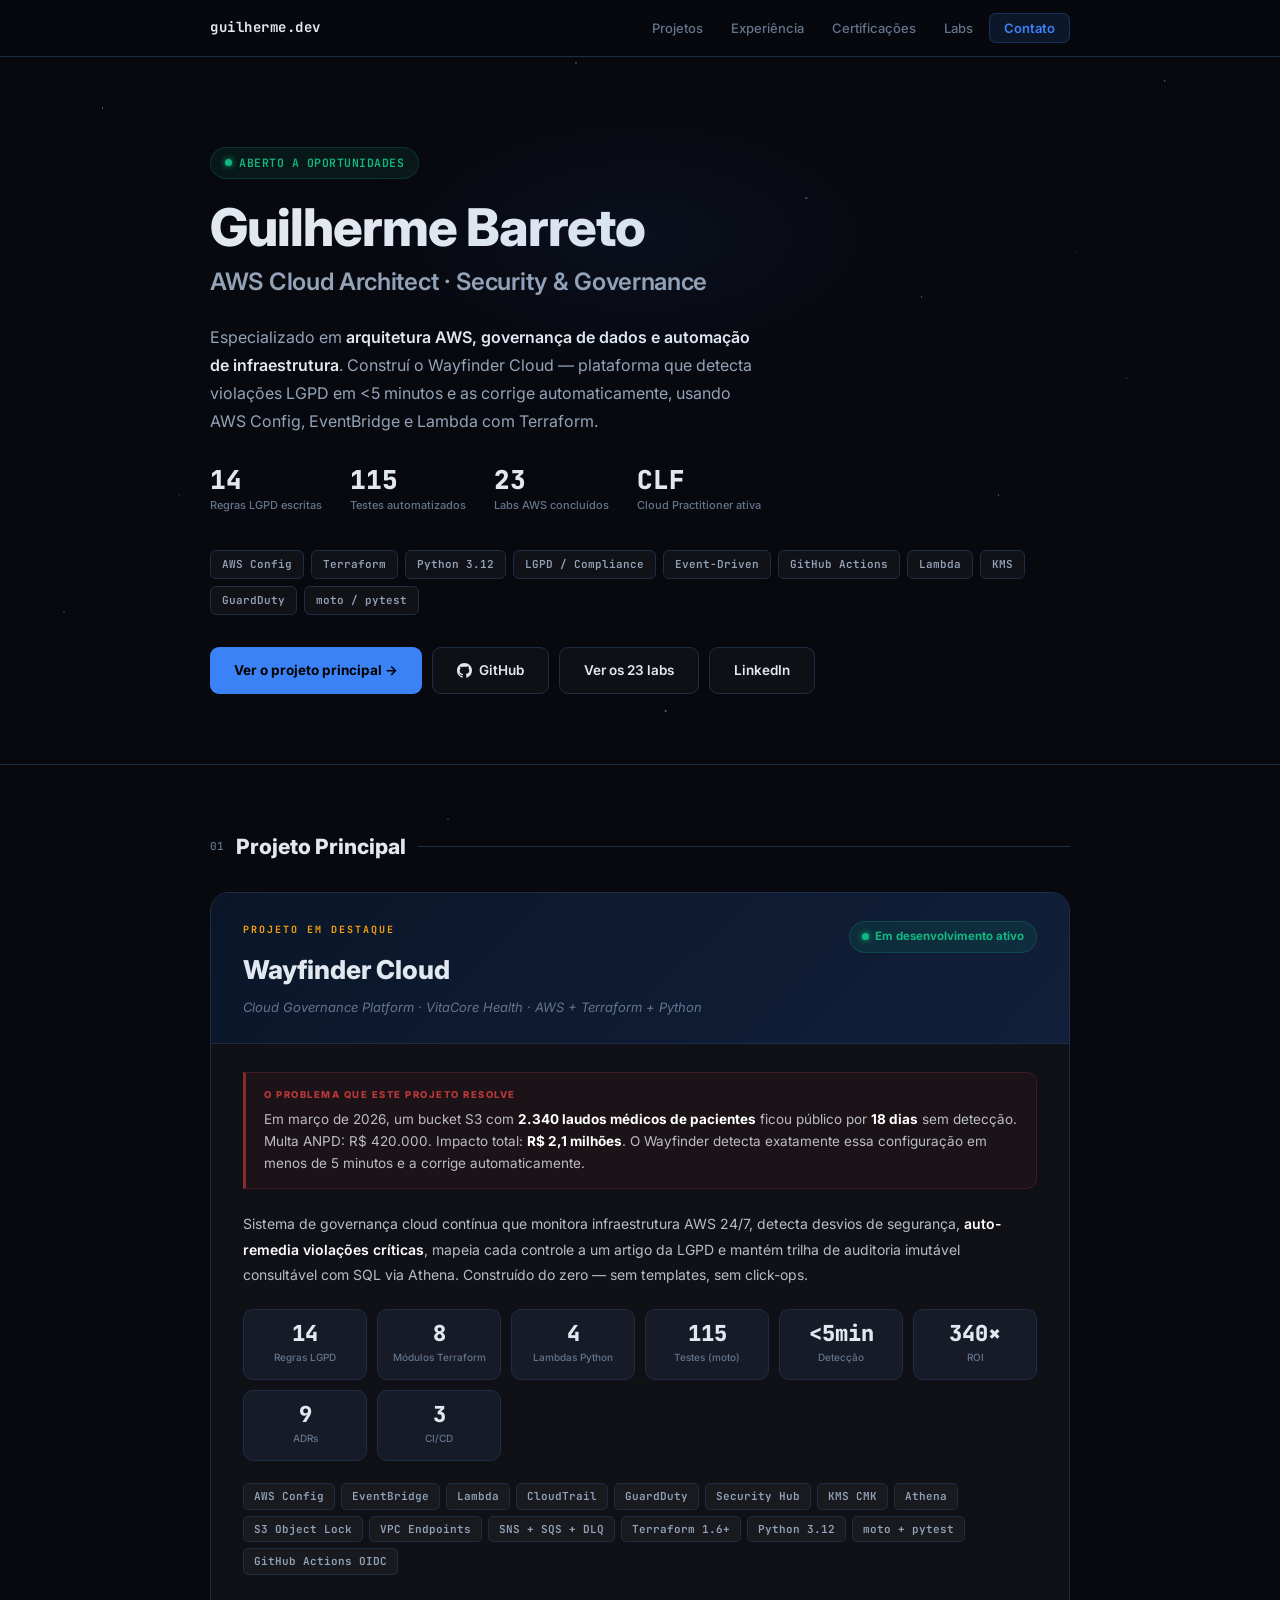
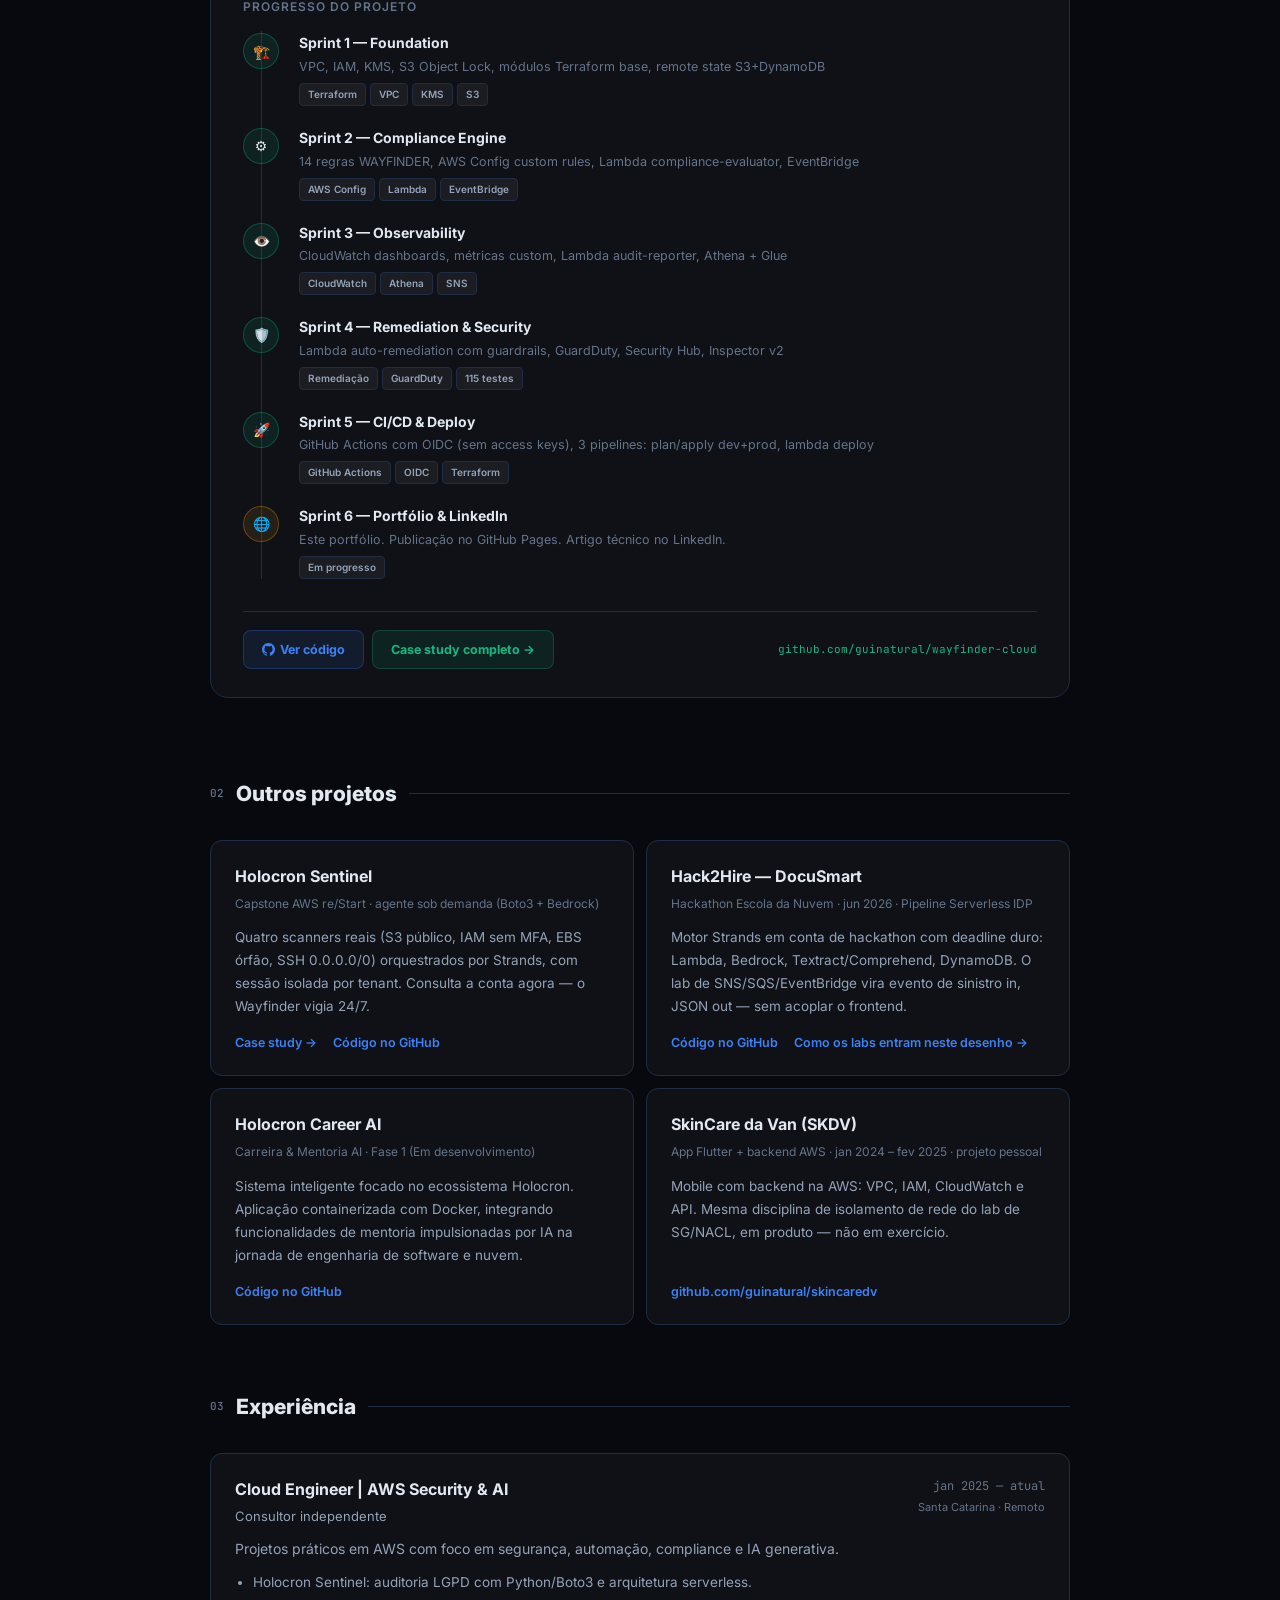
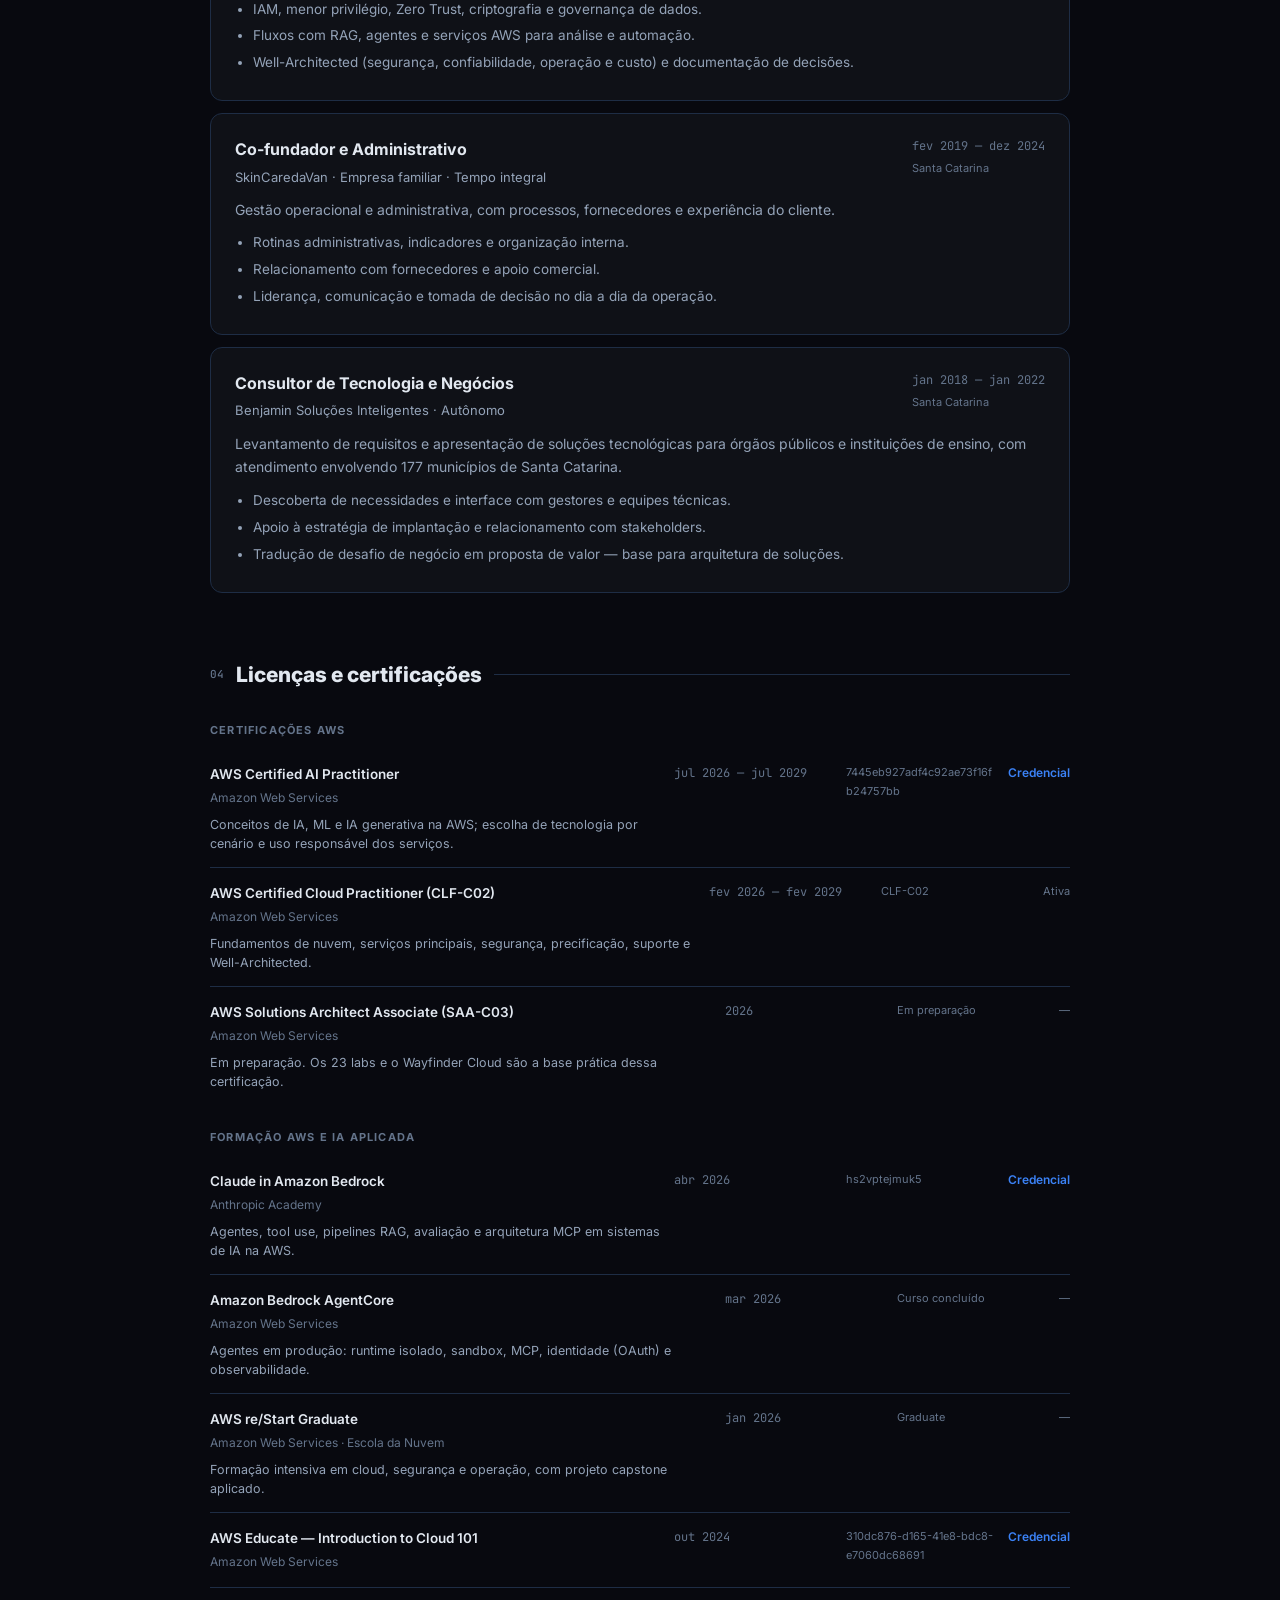
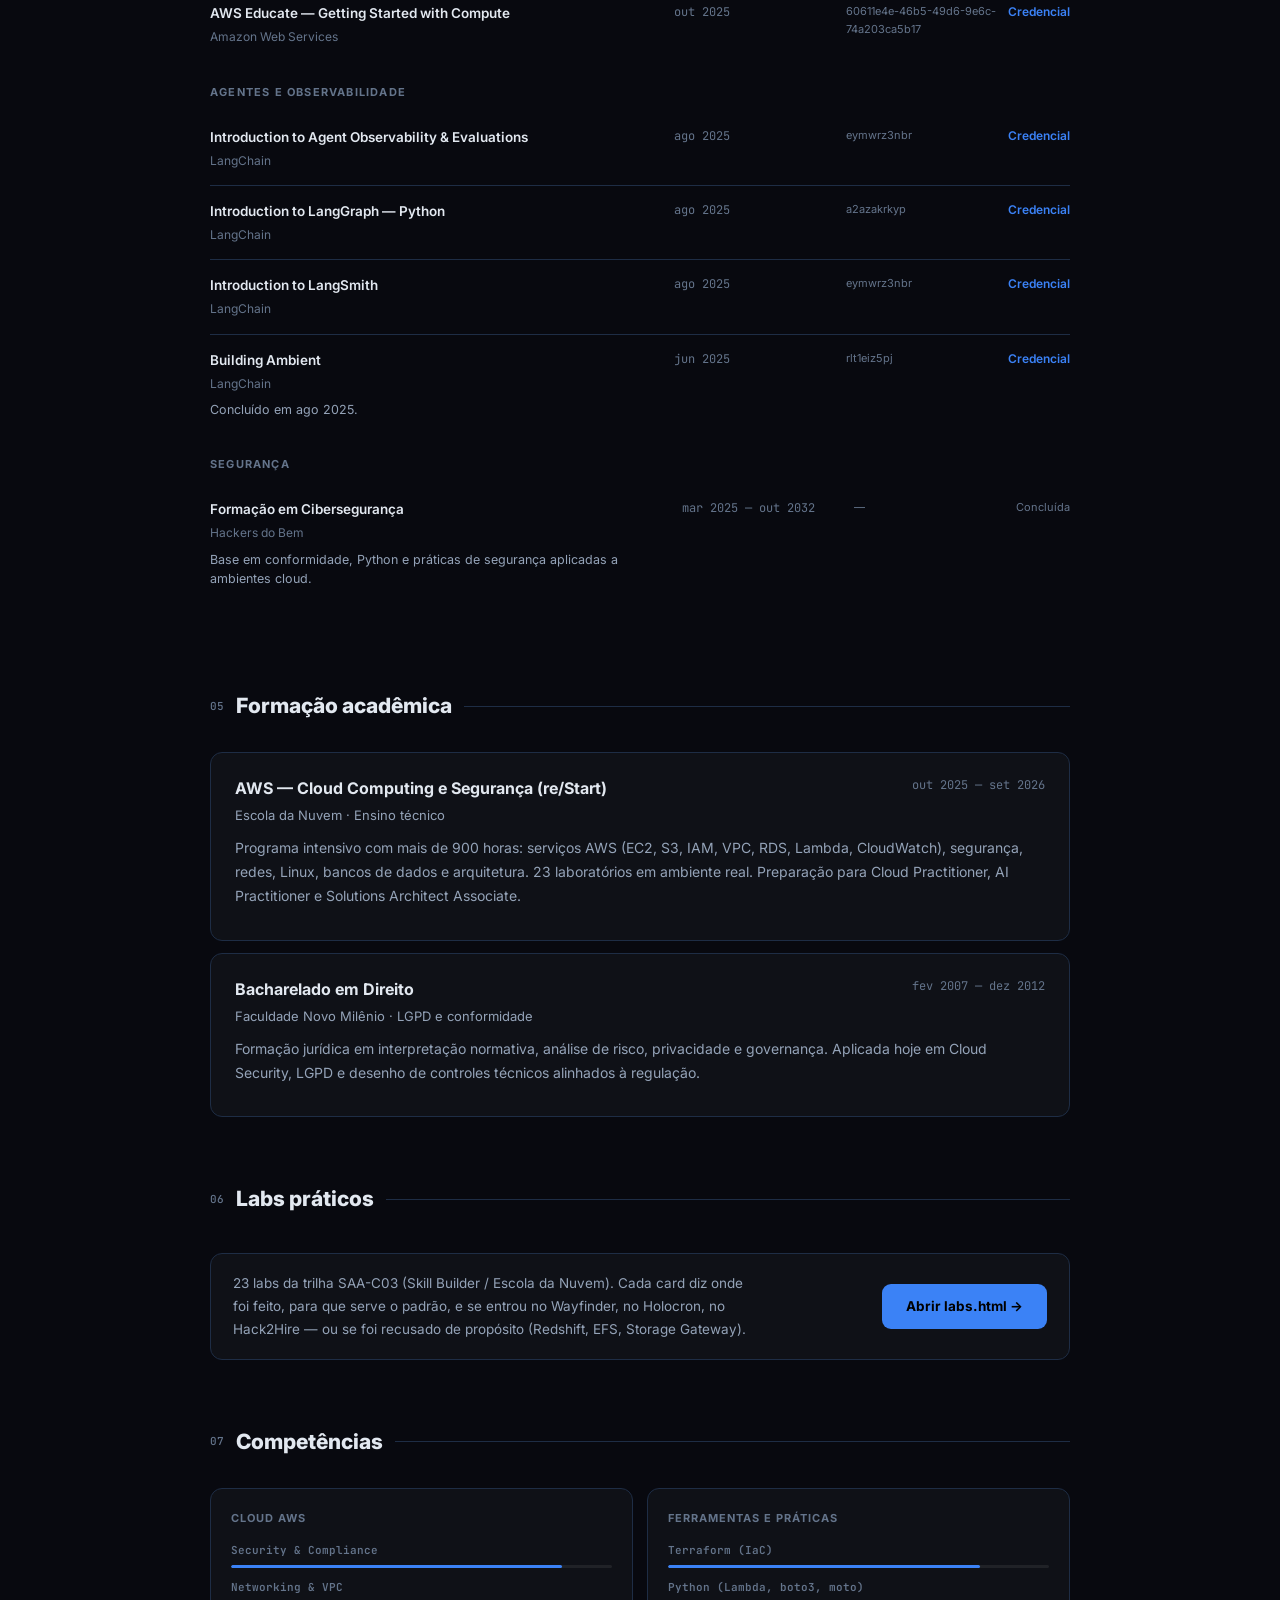
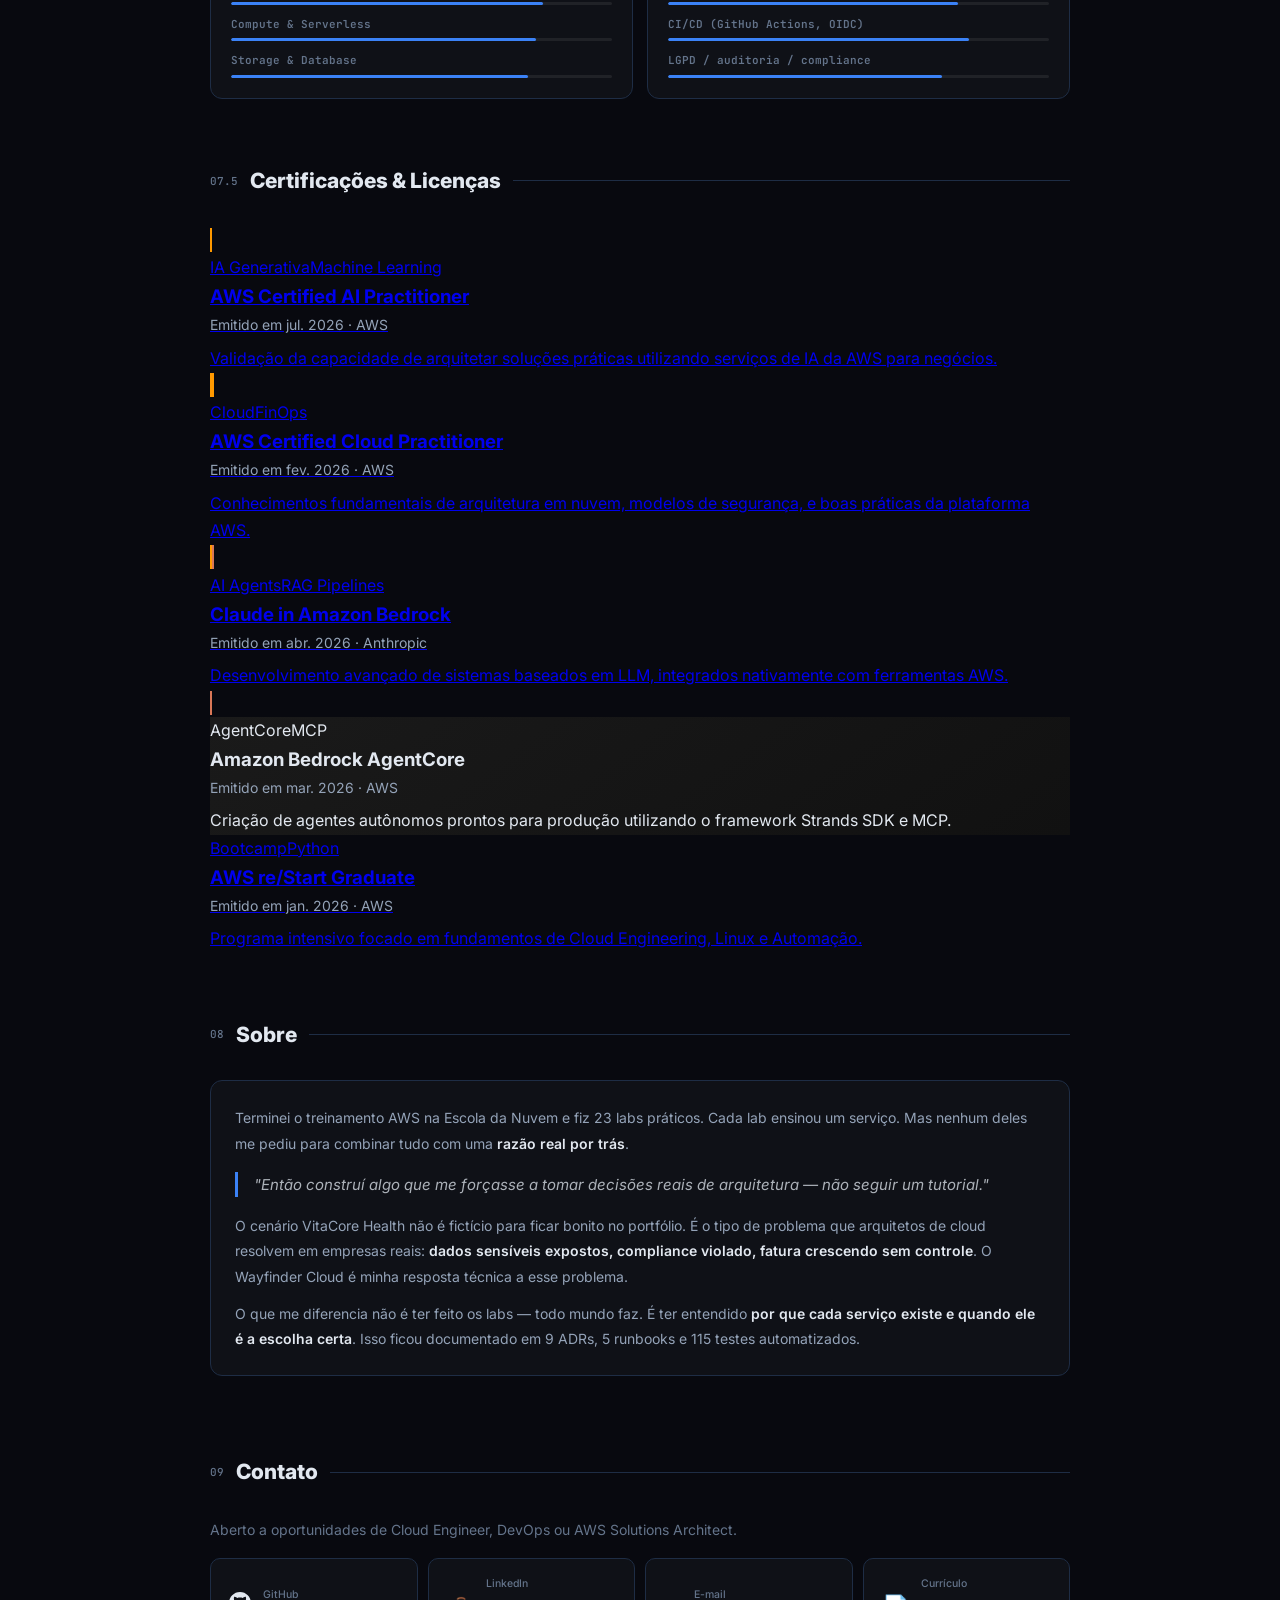
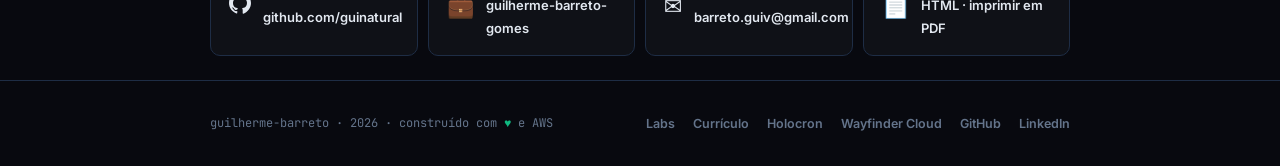
==== index.html @ 605899b0 "feat(profile): showcase verified AWS and Anthropic certifications and update linkedin url" ====
<!DOCTYPE html>
<html lang="pt-BR">
<head>
<meta charset="UTF-8"/>
<meta name="viewport" content="width=device-width, initial-scale=1.0"/>
<meta name="description" content="Guilherme Barreto — AWS Cloud Architect. Especializado em governança de dados, segurança e automação de infraestrutura na AWS."/>
<title>Guilherme Barreto — AWS Cloud Architect</title>
<style>
@import url('https://fonts.googleapis.com/css2?family=Inter:wght@300;400;500;600;700;800&family=JetBrains+Mono:wght@400;500;700&display=swap');

:root {
  --bg:     #08090f;
  --bg2:    #0f1117;
  --bg3:    #161b27;
  --bg4:    #1a2235;
  --borda:  #1e2d45;
  --txt:    #e2e8f0;
  --muted:  #64748b;
  --dim:    #94a3b8;
  --blue:   #3b82f6;
  --green:  #10b981;
  --amber:  #f59e0b;
  --purple: #a855f7;
  --ciano:  #06b6d4;
  --red:    #ef4444;
  --pink:   #ec4899;
}

*, *::before, *::after { box-sizing: border-box; margin: 0; padding: 0; }
html { scroll-behavior: smooth; }
body {
  font-family: 'Inter', system-ui, sans-serif;
  background: var(--bg);
  color: var(--txt);
  line-height: 1.7;
  overflow-x: hidden;
}

/* ── STARS ── */
body::before {
  content: '';
  position: fixed; inset: 0; z-index: 0; pointer-events: none;
  background-image:
    radial-gradient(1px 1px at  8% 12%, rgba(255,255,255,.7), transparent),
    radial-gradient(1px 1px at 22% 38%, rgba(255,255,255,.5), transparent),
    radial-gradient(1px 1px at 45%  7%, rgba(255,255,255,.6), transparent),
    radial-gradient(1.5px 1.5px at 63% 22%, rgba(255,255,255,.4), transparent),
    radial-gradient(1px 1px at 78% 55%, rgba(255,255,255,.5), transparent),
    radial-gradient(1px 1px at 91%  9%, rgba(255,255,255,.6), transparent),
    radial-gradient(1px 1px at  5% 68%, rgba(255,255,255,.4), transparent),
    radial-gradient(1.5px 1.5px at 52% 79%, rgba(255,255,255,.5), transparent),
    radial-gradient(1px 1px at 88% 42%, rgba(255,255,255,.3), transparent),
    radial-gradient(1px 1px at 35% 91%, rgba(255,255,255,.4), transparent),
    radial-gradient(1px 1px at 14% 55%, rgba(255,255,255,.3), transparent),
    radial-gradient(1px 1px at 72% 33%, rgba(255,255,255,.5), transparent),
    radial-gradient(1px 1px at 17% 52%, rgba(59,130,246,.4), transparent),
    radial-gradient(1px 1px at 84% 28%, rgba(16,185,129,.35), transparent),
    radial-gradient(1px 1px at 60% 65%, rgba(168,85,247,.3), transparent),
    radial-gradient(1px 1px at 40% 85%, rgba(6,182,212,.3), transparent);
}

/* ── LAYOUT ── */
.wrapper { position: relative; z-index: 1; max-width: 900px; margin: 0 auto; padding: 0 20px; }

/* ── NAV ── */
nav {
  position: sticky; top: 0; z-index: 100;
  background: rgba(8,9,15,.9);
  backdrop-filter: blur(16px);
  border-bottom: 1px solid var(--borda);
  padding: 0;
}
.nav-inner {
  max-width: 900px; margin: 0 auto; padding: 0 20px;
  display: flex; align-items: center; justify-content: space-between;
  height: 56px;
}
.nav-brand {
  font-family: 'JetBrains Mono', monospace;
  font-size: 14px; font-weight: 700; color: var(--txt);
  text-decoration: none; letter-spacing: .5px;
}
.nav-links { display: flex; gap: 4px; list-style: none; align-items: center; flex-wrap: wrap; }
.nav-links a {
  font-size: 13px; font-weight: 500; color: var(--muted);
  text-decoration: none; padding: 6px 12px; border-radius: 7px;
  transition: color .2s, background .2s;
}
.nav-links a:hover { color: var(--txt); background: rgba(255,255,255,.05); }
.nav-links .nav-gh {
  background: rgba(59,130,246,.12); color: var(--blue);
  border: 1px solid rgba(59,130,246,.25); border-radius: 7px;
  padding: 6px 14px; font-weight: 600;
}
.nav-links .nav-gh:hover { background: rgba(59,130,246,.2); }

/* ── HERO ── */
#hero { padding: 90px 0 70px; border-bottom: 1px solid var(--borda); position: relative; }
.hero-glow {
  position: absolute; top: -60px; left: 50%; transform: translateX(-50%);
  width: 600px; height: 300px; border-radius: 50%;
  background: radial-gradient(ellipse, rgba(59,130,246,.06) 0%, transparent 70%);
  pointer-events: none;
}
.hero-available {
  display: inline-flex; align-items: center; gap: 7px;
  font-family: 'JetBrains Mono', monospace;
  font-size: 11.5px; font-weight: 600; color: var(--green);
  background: rgba(16,185,129,.08); border: 1px solid rgba(16,185,129,.2);
  padding: 5px 14px; border-radius: 20px; margin-bottom: 20px;
  letter-spacing: .5px; text-transform: uppercase;
}
.dot-pulse {
  width: 7px; height: 7px; border-radius: 50%; background: var(--green);
  box-shadow: 0 0 6px var(--green);
  animation: dotpulse 2s infinite;
}
@keyframes dotpulse { 0%,100%{opacity:1;transform:scale(1)} 50%{opacity:.5;transform:scale(.8)} }

.hero-name {
  font-size: clamp(32px, 6vw, 52px);
  font-weight: 800; line-height: 1.1; letter-spacing: -1px;
  margin-bottom: 6px; color: var(--txt);
}
.hero-role {
  font-size: clamp(18px, 3vw, 24px);
  font-weight: 600; color: var(--dim);
  margin-bottom: 20px; letter-spacing: -.3px;
}
.hero-desc {
  font-size: 16px; color: var(--dim); line-height: 1.75;
  max-width: 560px; margin-bottom: 32px;
}
.hero-desc strong { color: var(--txt); font-weight: 600; }

.hero-stats {
  display: flex; flex-wrap: wrap; gap: 28px;
  margin-bottom: 36px;
}
.hero-stat { display: flex; flex-direction: column; }
.hero-stat .hs-val {
  font-size: 26px; font-weight: 800; line-height: 1;
  font-family: 'JetBrains Mono', monospace;
}
.hero-stat .hs-lbl { font-size: 11px; color: var(--muted); font-weight: 500; margin-top: 3px; }

.hero-tags { display: flex; flex-wrap: wrap; gap: 7px; margin-bottom: 32px; }
.tag {
  font-family: 'JetBrains Mono', monospace;
  font-size: 11px; font-weight: 600;
  padding: 4px 11px; border-radius: 6px; border: 1px solid;
}
.tc, .tb, .tg, .ta, .tp, .tr {
  color: var(--dim);
  border-color: var(--borda);
  background: rgba(255,255,255,.04);
}

.hero-cta { display: flex; gap: 10px; flex-wrap: wrap; }
.btn-p {
  background: var(--blue); color: #000; font-weight: 700;
  font-size: 13.5px; padding: 11px 24px; border-radius: 9px;
  text-decoration: none; display: inline-flex; align-items: center; gap: 7px;
  transition: opacity .2s, transform .15s;
}
.btn-p:hover { opacity: .88; transform: translateY(-1px); }
.btn-o {
  border: 1px solid var(--borda); color: var(--txt); font-weight: 600;
  font-size: 13.5px; padding: 11px 24px; border-radius: 9px;
  text-decoration: none; display: inline-flex; align-items: center; gap: 7px;
  transition: border-color .2s, transform .15s; background: rgba(255,255,255,.03);
}
.btn-o:hover { border-color: var(--blue); transform: translateY(-1px); }

/* ── SECTION HEADER ── */
.sh { display: flex; align-items: center; gap: 12px; padding: 64px 0 28px; }
.sh h2 { font-size: 21px; font-weight: 800; white-space: nowrap; }
.sh-line { flex: 1; height: 1px; background: var(--borda); }
.sh-num {
  font-family: 'JetBrains Mono', monospace;
  font-size: 11px; color: var(--muted); font-weight: 500;
}

/* ── FEATURED PROJECT ── */
.proj-feat {
  background: var(--bg2); border: 1px solid var(--borda);
  border-radius: 18px; overflow: hidden;
  transition: border-color .25s, box-shadow .25s;
  margin-bottom: 14px;
}
.proj-feat:hover {
  border-color: rgba(59,130,246,.4);
  box-shadow: 0 0 40px rgba(59,130,246,.06);
}
.pf-top {
  background: linear-gradient(135deg, #0a1628 0%, #111f3a 100%);
  padding: 28px 32px 24px;
  border-bottom: 1px solid var(--borda);
  display: flex; align-items: flex-start; justify-content: space-between; gap: 20px;
  flex-wrap: wrap;
}
.pf-badge {
  font-family: 'JetBrains Mono', monospace;
  font-size: 10px; color: var(--amber); letter-spacing: 2px;
  text-transform: uppercase; font-weight: 700; margin-bottom: 10px;
  display: flex; align-items: center; gap: 6px;
}
.pf-name { font-size: 26px; font-weight: 800; margin-bottom: 4px; }
.pf-sub  { font-size: 13px; color: var(--muted); font-style: italic; }
.pf-live {
  display: flex; align-items: center; gap: 6px;
  font-size: 11.5px; font-weight: 700; color: var(--green);
  background: rgba(16,185,129,.1); border: 1px solid rgba(16,185,129,.2);
  padding: 5px 12px; border-radius: 20px; white-space: nowrap;
  flex-shrink: 0;
}

.pf-body { padding: 28px 32px; }

.incident {
  background: rgba(239,68,68,.05);
  border: 1px solid rgba(239,68,68,.18);
  border-left: 3px solid rgba(239,68,68,.5);
  border-radius: 0 10px 10px 0;
  padding: 14px 18px; margin-bottom: 22px;
}
.incident .i-label {
  font-size: 9.5px; font-weight: 800; letter-spacing: 1.5px;
  text-transform: uppercase; color: rgba(239,68,68,.75); margin-bottom: 5px;
}
.incident p { font-size: 13.5px; color: rgba(226,232,240,.8); line-height: 1.65; }
.incident strong { color: #fff; }

.pf-desc { font-size: 14px; color: rgba(226,232,240,.8); line-height: 1.8; margin-bottom: 22px; }
.pf-desc strong { color: #fff; font-weight: 600; }

.metrics { display: grid; grid-template-columns: repeat(auto-fill, minmax(115px,1fr)); gap: 10px; margin-bottom: 22px; }
.metric {
  background: var(--bg3); border: 1px solid var(--borda);
  border-radius: 10px; padding: 13px 14px; text-align: center;
}
.metric .mv { font-size: 22px; font-weight: 800; line-height: 1; margin-bottom: 4px; font-family: 'JetBrains Mono', monospace; }
.metric .ml { font-size: 10px; color: var(--muted); font-weight: 500; }
.mc, .mb, .mg, .ma, .mp, .mr { color: var(--txt); }

.stack { display: flex; flex-wrap: wrap; gap: 6px; margin-bottom: 22px; }
.si {
  font-family: 'JetBrains Mono', monospace; font-size: 11px; font-weight: 600;
  padding: 3px 10px; border-radius: 5px;
  background: rgba(255,255,255,.04); border: 1px solid var(--borda); color: var(--dim);
}

.pf-footer {
  display: flex; align-items: center; justify-content: space-between;
  flex-wrap: wrap; gap: 12px;
  padding-top: 18px; border-top: 1px solid var(--borda);
}
.pf-links { display: flex; gap: 8px; }
.lbtn {
  font-size: 12.5px; font-weight: 700; padding: 8px 18px; border-radius: 8px;
  text-decoration: none; display: inline-flex; align-items: center; gap: 5px;
  transition: all .2s;
}
.lbtn-gh   { background: rgba(59,130,246,.1); color: var(--blue); border: 1px solid rgba(59,130,246,.25); }
.lbtn-case { background: rgba(16,185,129,.1); color: var(--green); border: 1px solid rgba(16,185,129,.25); }
.lbtn-gh:hover   { background: rgba(59,130,246,.2); }
.lbtn-case:hover { background: rgba(16,185,129,.2); }

/* ── TIMELINE PROJETO ── */
.timeline { margin: 8px 0 32px; position: relative; }
.timeline::before {
  content: ''; position: absolute; left: 18px; top: 0; bottom: 0;
  width: 1px; background: var(--borda);
}
.tl-item { display: flex; gap: 20px; margin-bottom: 20px; position: relative; z-index: 1; }
.tl-dot {
  width: 36px; height: 36px; border-radius: 50%; flex-shrink: 0;
  display: flex; align-items: center; justify-content: center; font-size: 14px;
  border: 1px solid var(--borda); background: var(--bg3); margin-top: 2px;
}
.tl-dot.done { background: rgba(16,185,129,.1); border-color: rgba(16,185,129,.3); }
.tl-dot.active { background: rgba(245,158,11,.1); border-color: rgba(245,158,11,.3); }
.tl-content { flex: 1; }
.tl-title { font-size: 14px; font-weight: 700; margin-bottom: 3px; }
.tl-desc  { font-size: 12.5px; color: var(--muted); line-height: 1.5; }
.tl-tags  { display: flex; flex-wrap: wrap; gap: 4px; margin-top: 6px; }
.tl-tag   { font-size: 10px; font-weight: 600; padding: 2px 8px; border-radius: 4px; }

/* ── LABS ── */
.labs-filter { display: flex; flex-wrap: wrap; gap: 6px; margin-bottom: 20px; }
.lf-btn {
  font-size: 12px; font-weight: 600; padding: 5px 14px; border-radius: 20px;
  border: 1px solid var(--borda); background: var(--bg3); color: var(--muted);
  cursor: pointer; transition: all .2s;
}
.lf-btn:hover  { border-color: var(--ciano); color: var(--ciano); }
.lf-btn.active { border-color: var(--ciano); color: var(--ciano); background: rgba(6,182,212,.08); }

.labs-grid { display: grid; grid-template-columns: repeat(auto-fill, minmax(260px,1fr)); gap: 12px; }
.lab-card {
  background: var(--bg2); border: 1px solid var(--borda);
  border-radius: 12px; padding: 18px 20px;
  transition: border-color .2s, transform .2s; cursor: default;
}
.lab-card:hover { transform: translateY(-2px); }
.lab-card.done  { border-color: rgba(16,185,129,.18); }
.lab-card.done:hover { border-color: var(--green); }
.lab-card.hidden { display: none; }
.lab-num {
  font-family: 'JetBrains Mono', monospace;
  font-size: 10px; color: var(--muted); font-weight: 600; letter-spacing: 1px; margin-bottom: 7px;
}
.lab-title { font-size: 13.5px; font-weight: 600; margin-bottom: 8px; line-height: 1.4; }
.lab-tags { display: flex; flex-wrap: wrap; gap: 4px; }
.lab-tag  { font-size: 10px; font-weight: 600; padding: 2px 8px; border-radius: 4px; }
.lab-status { font-size: 11px; font-weight: 700; margin-top: 10px; display: flex; align-items: center; gap: 5px; }
.lab-status.done   { color: var(--green); }
.lab-status.active { color: var(--amber); }

/* ── SKILLS ── */
.skills-grid { display: grid; grid-template-columns: 1fr 1fr; gap: 14px; }
@media(max-width:600px){ .skills-grid { grid-template-columns: 1fr; } }
.skill-group {
  background: var(--bg2); border: 1px solid var(--borda);
  border-radius: 12px; padding: 20px;
}
.skill-group h3 {
  font-size: 11px; font-weight: 700; color: var(--muted);
  text-transform: uppercase; letter-spacing: 1px; margin-bottom: 14px;
}
.skill-row { margin-bottom: 10px; }
.skill-row:last-child { margin-bottom: 0; }
.skill-head { display: flex; justify-content: space-between; font-size: 12.5px; margin-bottom: 5px; }
.skill-head span:first-child { font-weight: 600; }
.skill-head span:last-child  { color: var(--muted); font-family: 'JetBrains Mono', monospace; font-size: 11px; }
.skill-bar { height: 3px; background: rgba(255,255,255,.07); border-radius: 3px; overflow: hidden; }
.skill-fill { height: 100%; border-radius: 3px; width: 0; transition: width 1.2s cubic-bezier(.4,0,.2,1); }

/* ── CERT ── */
.cert-grid { display: grid; grid-template-columns: repeat(auto-fill, minmax(200px,1fr)); gap: 10px; margin-top: 14px; }
.cert-card {
  background: var(--bg2); border: 1px solid var(--borda);
  border-radius: 10px; padding: 16px; display: flex; gap: 12px; align-items: flex-start;
  transition: border-color .2s;
}
.cert-card:hover { border-color: var(--amber); }
.cert-icon { font-size: 24px; flex-shrink: 0; }
.cert-name { font-size: 13px; font-weight: 700; margin-bottom: 2px; }
.cert-sub  { font-size: 11px; color: var(--muted); line-height: 1.4; }
.cert-status {
  display: inline-block; margin-top: 5px;
  font-size: 10px; font-weight: 700; padding: 2px 8px; border-radius: 10px;
}
.cs-prog { background: rgba(255,255,255,.06); color: var(--dim); border: 1px solid var(--borda); }
.cs-done { background: rgba(255,255,255,.06); color: var(--txt); border: 1px solid var(--borda); }

/* ── EXPERIÊNCIA / FORMAÇÃO ── */
.exp-list { display: flex; flex-direction: column; gap: 12px; }
.exp-card {
  background: var(--bg2); border: 1px solid var(--borda);
  border-radius: 12px; padding: 22px 24px;
}
.exp-head { display: flex; justify-content: space-between; gap: 16px; flex-wrap: wrap; margin-bottom: 8px; }
.exp-role { font-size: 16px; font-weight: 700; }
.exp-co { font-size: 13px; color: var(--dim); margin-top: 2px; }
.exp-dates { font-size: 12px; color: var(--muted); font-family: 'JetBrains Mono', monospace; text-align: right; }
.exp-loc { font-size: 11px; color: var(--muted); margin-top: 2px; }
.exp-card p { font-size: 14px; color: var(--dim); line-height: 1.7; margin: 10px 0; }
.exp-card ul { margin: 8px 0 0 18px; color: var(--dim); font-size: 13.5px; line-height: 1.7; }
.exp-card li { margin-bottom: 4px; }
.exp-card strong { color: var(--txt); font-weight: 600; }

/* ── CERT LIST ── */
.cert-group { margin-bottom: 22px; }
.cert-group h3 {
  font-size: 11px; font-weight: 700; color: var(--muted);
  text-transform: uppercase; letter-spacing: 1.2px; margin-bottom: 10px;
}
.cert-row {
  display: grid; grid-template-columns: 1fr 160px 150px auto;
  gap: 12px; align-items: start;
  padding: 14px 0; border-bottom: 1px solid var(--borda);
}
.cert-row:last-child { border-bottom: none; }
.cert-title { font-size: 13.5px; font-weight: 600; }
.cert-issuer { font-size: 12px; color: var(--muted); margin-top: 2px; }
.cert-desc { font-size: 12.5px; color: var(--dim); line-height: 1.55; margin-top: 6px; max-width: 560px; }
.cert-when { font-size: 12px; color: var(--muted); font-family: 'JetBrains Mono', monospace; }
.cert-id { font-size: 11px; color: var(--muted); word-break: break-all; }
.cert-link {
  font-size: 12px; font-weight: 600; color: var(--blue);
  text-decoration: none; white-space: nowrap;
}
.cert-link:hover { text-decoration: underline; }
@media(max-width:720px){
  .cert-row { grid-template-columns: 1fr; gap: 6px; }
  .exp-dates { text-align: left; }
}

/* ── OTHER PROJECTS ── */
.proj-grid { display: grid; grid-template-columns: 1fr 1fr; gap: 12px; }
@media(max-width:720px){ .proj-grid { grid-template-columns: 1fr; } }
.proj-card {
  background: var(--bg2); border: 1px solid var(--borda);
  border-radius: 12px; padding: 22px 24px;
  display: flex; flex-direction: column;
}
.proj-card h3 { font-size: 16px; font-weight: 700; margin-bottom: 4px; }
.proj-meta { font-size: 12px; color: var(--muted); margin-bottom: 12px; }
.proj-card p { font-size: 13.5px; color: var(--dim); line-height: 1.7; flex: 1; }
.proj-card a { margin-top: 14px; font-size: 12.5px; font-weight: 600; color: var(--blue); text-decoration: none; }
.proj-card a:hover { text-decoration: underline; }
.proj-card-links { display: flex; flex-wrap: wrap; gap: 10px 16px; margin-top: 14px; }
.proj-card-links a { margin-top: 0; }

.labs-cta {
  display: flex; align-items: center; justify-content: space-between; gap: 16px; flex-wrap: wrap;
  background: var(--bg2); border: 1px solid var(--borda); border-radius: 12px;
  padding: 18px 22px; margin-top: 8px;
}
.labs-cta p { font-size: 13.5px; color: var(--dim); max-width: 520px; }

/* ── ABOUT / STORY ── */
.story-card {
  background: var(--bg2); border: 1px solid var(--borda);
  border-radius: 12px; padding: 24px; margin-bottom: 14px;
}
.story-card p { font-size: 14px; color: var(--dim); line-height: 1.8; margin-bottom: 12px; }
.story-card p:last-child { margin-bottom: 0; }
.story-card strong { color: var(--txt); font-weight: 600; }
.story-card .quote {
  border-left: 3px solid var(--blue); padding-left: 16px; margin: 16px 0;
  font-size: 15px; font-style: italic; color: rgba(226,232,240,.75); line-height: 1.7;
}

/* ── CONTACT ── */
.contact-grid { display: grid; grid-template-columns: repeat(auto-fill, minmax(200px,1fr)); gap: 10px; margin-top: 14px; }
.contact-card {
  background: var(--bg2); border: 1px solid var(--borda);
  border-radius: 10px; padding: 16px 18px;
  display: flex; align-items: center; gap: 12px;
  text-decoration: none; color: var(--txt);
  transition: border-color .2s, transform .15s;
}
.contact-card:hover { transform: translateY(-2px); }
.contact-card.gh:hover  { border-color: var(--blue); }
.contact-card.li:hover  { border-color: #0a66c2; }
.contact-card.em:hover  { border-color: var(--green); }
.cc-icon { font-size: 22px; flex-shrink: 0; }
.cc-label { font-size: 10.5px; color: var(--muted); font-weight: 500; margin-bottom: 2px; }
.cc-val   { font-size: 13px; font-weight: 600; }

/* ── FOOTER ── */
footer { border-top: 1px solid var(--borda); padding: 32px 0; margin-top: 24px; }
.footer-inner {
  max-width: 900px; margin: 0 auto; padding: 0 20px;
  display: flex; align-items: center; justify-content: space-between; flex-wrap: wrap; gap: 14px;
}
.footer-left { font-family: 'JetBrains Mono', monospace; font-size: 12px; color: var(--muted); }
.footer-left span { color: var(--green); }
.footer-links { display: flex; gap: 18px; }
.footer-links a { font-size: 12.5px; font-weight: 600; color: var(--muted); text-decoration: none; transition: color .2s; }
.footer-links a:hover { color: var(--blue); }

/* ── FADE IN ── */
.fade-in { opacity: 0; transform: translateY(18px); transition: opacity .5s ease, transform .5s ease; }
.fade-in.visible { opacity: 1; transform: translateY(0); }

/* ── RESPONSIVE ── */
@media(max-width:640px){
  .pf-top { flex-direction: column; }
  .hero-stats { gap: 20px; }
  .metrics { grid-template-columns: repeat(4,1fr); }
  .hero-cta { flex-direction: column; align-items: flex-start; }
}
</style>
</head>
<body>

<!-- NAV -->
<nav>
  <div class="nav-inner">
    <a href="index.html" class="nav-brand">guilherme.dev</a>
    <ul class="nav-links">
      <li><a href="#projeto">Projetos</a></li>
      <li><a href="#experiencia">Experiência</a></li>
      <li><a href="#certificacoes">Certificações</a></li>
      <li><a href="labs.html">Labs</a></li>
      <li><a href="#contato" class="nav-gh">Contato</a></li>
    </ul>
  </div>
</nav>

<!-- HERO -->
<section id="hero">
  <div class="wrapper">
    <div class="hero-glow"></div>
    <div class="hero-available">
      <span class="dot-pulse"></span>
      Aberto a oportunidades
    </div>
    <div class="hero-name">Guilherme Barreto</div>
    <div class="hero-role">AWS Cloud Architect · Security &amp; Governance</div>
    <p class="hero-desc">
      Especializado em <strong>arquitetura AWS, governança de dados e automação de infraestrutura</strong>.
      Construí o Wayfinder Cloud — plataforma que detecta violações LGPD em &lt;5 minutos
      e as corrige automaticamente, usando AWS Config, EventBridge e Lambda com Terraform.
    </p>

    <div class="hero-stats">
      <div class="hero-stat">
        <span class="hs-val">14</span>
        <span class="hs-lbl">Regras LGPD escritas</span>
      </div>
      <div class="hero-stat">
        <span class="hs-val">115</span>
        <span class="hs-lbl">Testes automatizados</span>
      </div>
      <div class="hero-stat">
        <span class="hs-val">23</span>
        <span class="hs-lbl">Labs AWS concluídos</span>
      </div>
      <div class="hero-stat">
        <span class="hs-val">CLF</span>
        <span class="hs-lbl">Cloud Practitioner ativa</span>
      </div>
    </div>

    <div class="hero-tags">
      <span class="tag tc">AWS Config</span>
      <span class="tag tb">Terraform</span>
      <span class="tag tg">Python 3.12</span>
      <span class="tag ta">LGPD / Compliance</span>
      <span class="tag tp">Event-Driven</span>
      <span class="tag tc">GitHub Actions</span>
      <span class="tag tb">Lambda</span>
      <span class="tag tg">KMS</span>
      <span class="tag ta">GuardDuty</span>
      <span class="tag tp">moto / pytest</span>
    </div>

    <div class="hero-cta">
      <a href="#projeto" class="btn-p">Ver o projeto principal →</a>
      <a href="https://github.com/guinatural" target="_blank" rel="noopener" class="btn-o">
        <svg width="15" height="15" fill="currentColor" viewBox="0 0 24 24"><path d="M12 0C5.37 0 0 5.37 0 12c0 5.3 3.438 9.8 8.205 11.385.6.113.82-.258.82-.577 0-.285-.01-1.04-.015-2.04-3.338.724-4.042-1.61-4.042-1.61C4.422 18.07 3.633 17.7 3.633 17.7c-1.087-.744.084-.729.084-.729 1.205.084 1.838 1.236 1.838 1.236 1.07 1.835 2.809 1.305 3.495.998.108-.776.417-1.305.76-1.605-2.665-.3-5.466-1.332-5.466-5.93 0-1.31.465-2.38 1.235-3.22-.135-.303-.54-1.523.105-3.176 0 0 1.005-.322 3.3 1.23.96-.267 1.98-.399 3-.405 1.02.006 2.04.138 3 .405 2.28-1.552 3.285-1.23 3.285-1.23.645 1.653.24 2.873.12 3.176.765.84 1.23 1.91 1.23 3.22 0 4.61-2.805 5.625-5.475 5.92.42.36.81 1.096.81 2.22 0 1.606-.015 2.896-.015 3.286 0 .315.21.69.825.57C20.565 21.795 24 17.295 24 12c0-6.63-5.37-12-12-12"/></svg>
        GitHub
      </a>
      <a href="labs.html" class="btn-o">Ver os 23 labs</a>
      <a href="https://www.linkedin.com/in/guillherme-barretog/" target="_blank" rel="noopener" class="btn-o">LinkedIn</a>
    </div>
  </div>
</section>

<!-- PROJETO PRINCIPAL -->
<section id="projeto">
  <div class="wrapper">
    <div class="sh fade-in">
      <span class="sh-num">01</span>
      <h2>Projeto Principal</h2>
      <div class="sh-line"></div>
    </div>

    <div class="proj-feat fade-in">
      <div class="pf-top">
        <div>
          <div class="pf-badge">Projeto em destaque</div>
          <div class="pf-name">Wayfinder Cloud</div>
          <div class="pf-sub">Cloud Governance Platform · VitaCore Health · AWS + Terraform + Python</div>
        </div>
        <div class="pf-live"><span class="dot-pulse"></span> Em desenvolvimento ativo</div>
      </div>

      <div class="pf-body">
        <div class="incident">
          <div class="i-label">O problema que este projeto resolve</div>
          <p>
            Em março de 2026, um bucket S3 com <strong>2.340 laudos médicos de pacientes</strong>
            ficou público por <strong>18 dias</strong> sem detecção. Multa ANPD: R$ 420.000.
            Impacto total: <strong>R$ 2,1 milhões</strong>. O Wayfinder detecta exatamente
            essa configuração em menos de 5 minutos e a corrige automaticamente.
          </p>
        </div>

        <p class="pf-desc">
          Sistema de governança cloud contínua que monitora infraestrutura AWS 24/7,
          detecta desvios de segurança, <strong>auto-remedia violações críticas</strong>,
          mapeia cada controle a um artigo da LGPD e mantém trilha de auditoria imutável
          consultável com SQL via Athena. Construído do zero — sem templates, sem click-ops.
        </p>

        <div class="metrics">
          <div class="metric"><div class="mv ma">14</div><div class="ml">Regras LGPD</div></div>
          <div class="metric"><div class="mv mb">8</div><div class="ml">Módulos Terraform</div></div>
          <div class="metric"><div class="mv mg">4</div><div class="ml">Lambdas Python</div></div>
          <div class="metric"><div class="mv mp">115</div><div class="ml">Testes (moto)</div></div>
          <div class="metric"><div class="mv mc">&lt;5min</div><div class="ml">Detecção</div></div>
          <div class="metric"><div class="mv ma">340×</div><div class="ml">ROI</div></div>
          <div class="metric"><div class="mv mb">9</div><div class="ml">ADRs</div></div>
          <div class="metric"><div class="mv mg">3</div><div class="ml">CI/CD</div></div>
        </div>

        <div class="stack">
          <span class="si">AWS Config</span><span class="si">EventBridge</span>
          <span class="si">Lambda</span><span class="si">CloudTrail</span>
          <span class="si">GuardDuty</span><span class="si">Security Hub</span>
          <span class="si">KMS CMK</span><span class="si">Athena</span>
          <span class="si">S3 Object Lock</span><span class="si">VPC Endpoints</span>
          <span class="si">SNS + SQS + DLQ</span><span class="si">Terraform 1.6+</span>
          <span class="si">Python 3.12</span><span class="si">moto + pytest</span>
          <span class="si">GitHub Actions OIDC</span>
        </div>

        <!-- TIMELINE -->
        <p style="font-size:12px;color:var(--muted);font-weight:600;text-transform:uppercase;letter-spacing:1px;margin-bottom:14px;">Progresso do projeto</p>
        <div class="timeline" id="tl"></div>

        <div class="pf-footer">
          <div class="pf-links">
            <a href="https://github.com/guinatural/wayfinder-cloud" target="_blank" rel="noopener" class="lbtn lbtn-gh">
              <svg width="13" height="13" fill="currentColor" viewBox="0 0 24 24"><path d="M12 0C5.37 0 0 5.37 0 12c0 5.3 3.438 9.8 8.205 11.385.6.113.82-.258.82-.577 0-.285-.01-1.04-.015-2.04-3.338.724-4.042-1.61-4.042-1.61C4.422 18.07 3.633 17.7 3.633 17.7c-1.087-.744.084-.729.084-.729 1.205.084 1.838 1.236 1.838 1.236 1.07 1.835 2.809 1.305 3.495.998.108-.776.417-1.305.76-1.605-2.665-.3-5.466-1.332-5.466-5.93 0-1.31.465-2.38 1.235-3.22-.135-.303-.54-1.523.105-3.176 0 0 1.005-.322 3.3 1.23.96-.267 1.98-.399 3-.405 1.02.006 2.04.138 3 .405 2.28-1.552 3.285-1.23 3.285-1.23.645 1.653.24 2.873.12 3.176.765.84 1.23 1.91 1.23 3.22 0 4.61-2.805 5.625-5.475 5.92.42.36.81 1.096.81 2.22 0 1.606-.015 2.896-.015 3.286 0 .315.21.69.825.57C20.565 21.795 24 17.295 24 12c0-6.63-5.37-12-12-12"/></svg>
              Ver código
            </a>
            <a href="wayfinder.html" class="lbtn lbtn-case">Case study completo →</a>
          </div>
          <span style="font-size:11.5px;color:var(--muted);">
            <span style="color:var(--green);font-family:'JetBrains Mono',monospace;font-size:11px;">github.com/guinatural/wayfinder-cloud</span>
          </span>
        </div>
      </div>
    </div>
  </div>
</section>

<section id="outros-projetos">
  <div class="wrapper">
    <div class="sh fade-in">
      <span class="sh-num">02</span>
      <h2>Outros projetos</h2>
      <div class="sh-line"></div>
    </div>
    <div class="proj-grid fade-in">
      <article class="proj-card">
        <h3>Holocron Sentinel</h3>
        <div class="proj-meta">Capstone AWS re/Start · agente sob demanda (Boto3 + Bedrock)</div>
        <p>
          Quatro scanners reais (S3 público, IAM sem MFA, EBS órfão, SSH 0.0.0.0/0) orquestrados por Strands,
          com sessão isolada por tenant. Consulta a conta agora — o Wayfinder vigia 24/7.
        </p>
        <div class="proj-card-links">
          <a href="holocron.html">Case study →</a>
          <a href="https://github.com/guinatural/Holocron-Sentinel-AWS-AgentCore" target="_blank" rel="noopener">Código no GitHub</a>
        </div>
      </article>
      <article class="proj-card">
        <h3>Hack2Hire — DocuSmart</h3>
        <div class="proj-meta">Hackathon Escola da Nuvem · jun 2026 · Pipeline Serverless IDP</div>
        <p>
          Motor Strands em conta de hackathon com deadline duro: Lambda, Bedrock, Textract/Comprehend, DynamoDB.
          O lab de SNS/SQS/EventBridge vira evento de sinistro in, JSON out — sem acoplar o frontend.
        </p>
        <div class="proj-card-links">
          <a href="https://github.com/guinatural/docusmart-motor-strands" target="_blank" rel="noopener">Código no GitHub</a>
          <a href="labs.html">Como os labs entram neste desenho →</a>
        </div>
      </article>
      <article class="proj-card">
        <h3>Holocron Career AI</h3>
        <div class="proj-meta">Carreira & Mentoria AI · Fase 1 (Em desenvolvimento)</div>
        <p>
          Sistema inteligente focado no ecossistema Holocron. Aplicação containerizada com Docker, integrando 
          funcionalidades de mentoria impulsionadas por IA na jornada de engenharia de software e nuvem.
        </p>
        <div class="proj-card-links">
          <a href="https://github.com/guinatural/Holocron-Career-AI" target="_blank" rel="noopener">Código no GitHub</a>
        </div>
      </article>
      <article class="proj-card">
        <h3>SkinCare da Van (SKDV)</h3>
        <div class="proj-meta">App Flutter + backend AWS · jan 2024 – fev 2025 · projeto pessoal</div>
        <p>
          Mobile com backend na AWS: VPC, IAM, CloudWatch e API. Mesma disciplina de isolamento de rede
          do lab de SG/NACL, em produto — não em exercício.
        </p>
        <a href="https://github.com/guinatural/skincaredv" target="_blank" rel="noopener">github.com/guinatural/skincaredv</a>
      </article>
    </div>
  </div>
</section>

<section id="experiencia">
  <div class="wrapper">
    <div class="sh fade-in">
      <span class="sh-num">03</span>
      <h2>Experiência</h2>
      <div class="sh-line"></div>
    </div>
    <div class="exp-list fade-in">
      <article class="exp-card">
        <div class="exp-head">
          <div>
            <div class="exp-role">Cloud Engineer | AWS Security &amp; AI</div>
            <div class="exp-co">Consultor independente</div>
          </div>
          <div>
            <div class="exp-dates">jan 2025 — atual</div>
            <div class="exp-loc">Santa Catarina · Remoto</div>
          </div>
        </div>
        <p>Projetos práticos em AWS com foco em segurança, automação, compliance e IA generativa.</p>
        <ul>
          <li>Holocron Sentinel: auditoria LGPD com Python/Boto3 e arquitetura serverless.</li>
          <li>IAM, menor privilégio, Zero Trust, criptografia e governança de dados.</li>
          <li>Fluxos com RAG, agentes e serviços AWS para análise e automação.</li>
          <li>Well-Architected (segurança, confiabilidade, operação e custo) e documentação de decisões.</li>
        </ul>
      </article>
      <article class="exp-card">
        <div class="exp-head">
          <div>
            <div class="exp-role">Co-fundador e Administrativo</div>
            <div class="exp-co">SkinCaredaVan · Empresa familiar · Tempo integral</div>
          </div>
          <div>
            <div class="exp-dates">fev 2019 — dez 2024</div>
            <div class="exp-loc">Santa Catarina</div>
          </div>
        </div>
        <p>Gestão operacional e administrativa, com processos, fornecedores e experiência do cliente.</p>
        <ul>
          <li>Rotinas administrativas, indicadores e organização interna.</li>
          <li>Relacionamento com fornecedores e apoio comercial.</li>
          <li>Liderança, comunicação e tomada de decisão no dia a dia da operação.</li>
        </ul>
      </article>
      <article class="exp-card">
        <div class="exp-head">
          <div>
            <div class="exp-role">Consultor de Tecnologia e Negócios</div>
            <div class="exp-co">Benjamin Soluções Inteligentes · Autônomo</div>
          </div>
          <div>
            <div class="exp-dates">jan 2018 — jan 2022</div>
            <div class="exp-loc">Santa Catarina</div>
          </div>
        </div>
        <p>
          Levantamento de requisitos e apresentação de soluções tecnológicas para órgãos públicos
          e instituições de ensino, com atendimento envolvendo 177 municípios de Santa Catarina.
        </p>
        <ul>
          <li>Descoberta de necessidades e interface com gestores e equipes técnicas.</li>
          <li>Apoio à estratégia de implantação e relacionamento com stakeholders.</li>
          <li>Tradução de desafio de negócio em proposta de valor — base para arquitetura de soluções.</li>
        </ul>
      </article>
    </div>
  </div>
</section>

<section id="certificacoes">
  <div class="wrapper">
    <div class="sh fade-in">
      <span class="sh-num">04</span>
      <h2>Licenças e certificações</h2>
      <div class="sh-line"></div>
    </div>

    <div class="cert-group fade-in">
      <h3>Certificações AWS</h3>
      <div class="cert-row">
        <div>
          <div class="cert-title">AWS Certified AI Practitioner</div>
          <div class="cert-issuer">Amazon Web Services</div>
          <p class="cert-desc">Conceitos de IA, ML e IA generativa na AWS; escolha de tecnologia por cenário e uso responsável dos serviços.</p>
        </div>
        <div class="cert-when">jul 2026 — jul 2029</div>
        <div class="cert-id">7445eb927adf4c92ae73f16fb24757bb</div>
        <a class="cert-link" href="https://www.credly.com/badges/7445eb92-7adf-4c92-ae73-f16fb24757bb" target="_blank" rel="noopener">Credencial</a>
      </div>
      <div class="cert-row">
        <div>
          <div class="cert-title">AWS Certified Cloud Practitioner (CLF-C02)</div>
          <div class="cert-issuer">Amazon Web Services</div>
          <p class="cert-desc">Fundamentos de nuvem, serviços principais, segurança, precificação, suporte e Well-Architected.</p>
        </div>
        <div class="cert-when">fev 2026 — fev 2029</div>
        <div class="cert-id">CLF-C02</div>
        <span class="cert-id">Ativa</span>
      </div>
      <div class="cert-row">
        <div>
          <div class="cert-title">AWS Solutions Architect Associate (SAA-C03)</div>
          <div class="cert-issuer">Amazon Web Services</div>
          <p class="cert-desc">Em preparação. Os 23 labs e o Wayfinder Cloud são a base prática dessa certificação.</p>
        </div>
        <div class="cert-when">2026</div>
        <div class="cert-id">Em preparação</div>
        <span class="cert-id">—</span>
      </div>
    </div>

    <div class="cert-group fade-in">
      <h3>Formação AWS e IA aplicada</h3>
      <div class="cert-row">
        <div>
          <div class="cert-title">Claude in Amazon Bedrock</div>
          <div class="cert-issuer">Anthropic Academy</div>
          <p class="cert-desc">Agentes, tool use, pipelines RAG, avaliação e arquitetura MCP em sistemas de IA na AWS.</p>
        </div>
        <div class="cert-when">abr 2026</div>
        <div class="cert-id">hs2vptejmuk5</div>
        <a class="cert-link" href="https://www.credential.net/hs2vptejmuk5" target="_blank" rel="noopener">Credencial</a>
      </div>
      <div class="cert-row">
        <div>
          <div class="cert-title">Amazon Bedrock AgentCore</div>
          <div class="cert-issuer">Amazon Web Services</div>
          <p class="cert-desc">Agentes em produção: runtime isolado, sandbox, MCP, identidade (OAuth) e observabilidade.</p>
        </div>
        <div class="cert-when">mar 2026</div>
        <div class="cert-id">Curso concluído</div>
        <span class="cert-id">—</span>
      </div>
      <div class="cert-row">
        <div>
          <div class="cert-title">AWS re/Start Graduate</div>
          <div class="cert-issuer">Amazon Web Services · Escola da Nuvem</div>
          <p class="cert-desc">Formação intensiva em cloud, segurança e operação, com projeto capstone aplicado.</p>
        </div>
        <div class="cert-when">jan 2026</div>
        <div class="cert-id">Graduate</div>
        <span class="cert-id">—</span>
      </div>
      <div class="cert-row">
        <div>
          <div class="cert-title">AWS Educate — Introduction to Cloud 101</div>
          <div class="cert-issuer">Amazon Web Services</div>
        </div>
        <div class="cert-when">out 2024</div>
        <div class="cert-id">310dc876-d165-41e8-bdc8-e7060dc68691</div>
        <a class="cert-link" href="https://www.credly.com/badges/310dc876-d165-41e8-bdc8-e7060dc68691" target="_blank" rel="noopener">Credencial</a>
      </div>
      <div class="cert-row">
        <div>
          <div class="cert-title">AWS Educate — Getting Started with Compute</div>
          <div class="cert-issuer">Amazon Web Services</div>
        </div>
        <div class="cert-when">out 2025</div>
        <div class="cert-id">60611e4e-46b5-49d6-9e6c-74a203ca5b17</div>
        <a class="cert-link" href="https://www.credly.com/badges/60611e4e-46b5-49d6-9e6c-74a203ca5b17" target="_blank" rel="noopener">Credencial</a>
      </div>
    </div>

    <div class="cert-group fade-in">
      <h3>Agentes e observabilidade</h3>
      <div class="cert-row">
        <div>
          <div class="cert-title">Introduction to Agent Observability &amp; Evaluations</div>
          <div class="cert-issuer">LangChain</div>
        </div>
        <div class="cert-when">ago 2025</div>
        <div class="cert-id">eymwrz3nbr</div>
        <a class="cert-link" href="https://academy.langchain.com/certificates/eymwrz3nbr" target="_blank" rel="noopener">Credencial</a>
      </div>
      <div class="cert-row">
        <div>
          <div class="cert-title">Introduction to LangGraph — Python</div>
          <div class="cert-issuer">LangChain</div>
        </div>
        <div class="cert-when">ago 2025</div>
        <div class="cert-id">a2azakrkyp</div>
        <a class="cert-link" href="https://academy.langchain.com/certificates/a2azakrkyp" target="_blank" rel="noopener">Credencial</a>
      </div>
      <div class="cert-row">
        <div>
          <div class="cert-title">Introduction to LangSmith</div>
          <div class="cert-issuer">LangChain</div>
        </div>
        <div class="cert-when">ago 2025</div>
        <div class="cert-id">eymwrz3nbr</div>
        <a class="cert-link" href="https://academy.langchain.com/certificates/eymwrz3nbr" target="_blank" rel="noopener">Credencial</a>
      </div>
      <div class="cert-row">
        <div>
          <div class="cert-title">Building Ambient</div>
          <div class="cert-issuer">LangChain</div>
          <p class="cert-desc">Concluído em ago 2025.</p>
        </div>
        <div class="cert-when">jun 2025</div>
        <div class="cert-id">rlt1eiz5pj</div>
        <a class="cert-link" href="https://academy.langchain.com/certificates/rlt1eiz5pj" target="_blank" rel="noopener">Credencial</a>
      </div>
    </div>

    <div class="cert-group fade-in">
      <h3>Segurança</h3>
      <div class="cert-row">
        <div>
          <div class="cert-title">Formação em Cibersegurança</div>
          <div class="cert-issuer">Hackers do Bem</div>
          <p class="cert-desc">Base em conformidade, Python e práticas de segurança aplicadas a ambientes cloud.</p>
        </div>
        <div class="cert-when">mar 2025 — out 2032</div>
        <div class="cert-id">—</div>
        <span class="cert-id">Concluída</span>
      </div>
    </div>
  </div>
</section>

<section id="formacao">
  <div class="wrapper">
    <div class="sh fade-in">
      <span class="sh-num">05</span>
      <h2>Formação acadêmica</h2>
      <div class="sh-line"></div>
    </div>
    <div class="exp-list fade-in">
      <article class="exp-card">
        <div class="exp-head">
          <div>
            <div class="exp-role">AWS — Cloud Computing e Segurança (re/Start)</div>
            <div class="exp-co">Escola da Nuvem · Ensino técnico</div>
          </div>
          <div class="exp-dates">out 2025 — set 2026</div>
        </div>
        <p>
          Programa intensivo com mais de 900 horas: serviços AWS (EC2, S3, IAM, VPC, RDS, Lambda, CloudWatch),
          segurança, redes, Linux, bancos de dados e arquitetura. 23 laboratórios em ambiente real.
          Preparação para Cloud Practitioner, AI Practitioner e Solutions Architect Associate.
        </p>
      </article>
      <article class="exp-card">
        <div class="exp-head">
          <div>
            <div class="exp-role">Bacharelado em Direito</div>
            <div class="exp-co">Faculdade Novo Milênio · LGPD e conformidade</div>
          </div>
          <div class="exp-dates">fev 2007 — dez 2012</div>
        </div>
        <p>
          Formação jurídica em interpretação normativa, análise de risco, privacidade e governança.
          Aplicada hoje em Cloud Security, LGPD e desenho de controles técnicos alinhados à regulação.
        </p>
      </article>
    </div>
  </div>
</section>

<section id="labs">
  <div class="wrapper">
    <div class="sh fade-in">
      <span class="sh-num">06</span>
      <h2>Labs práticos</h2>
      <div class="sh-line"></div>
    </div>
    <div class="labs-cta fade-in">
      <p>23 labs da trilha SAA-C03 (Skill Builder / Escola da Nuvem). Cada card diz onde foi feito, para que serve o padrão, e se entrou no Wayfinder, no Holocron, no Hack2Hire — ou se foi recusado de propósito (Redshift, EFS, Storage Gateway).</p>
      <a href="labs.html" class="btn-p">Abrir labs.html →</a>
    </div>
  </div>
</section>

<section id="skills">
  <div class="wrapper">
    <div class="sh fade-in">
      <span class="sh-num">07</span>
      <h2>Competências</h2>
      <div class="sh-line"></div>
    </div>
    <div class="skills-grid fade-in">
      <div class="skill-group">
        <h3>Cloud AWS</h3>
        <div class="skill-row"><div class="skill-head"><span>Security &amp; Compliance</span></div><div class="skill-bar"><div class="skill-fill" data-w="87" style="background:var(--blue)"></div></div></div>
        <div class="skill-row"><div class="skill-head"><span>Networking &amp; VPC</span></div><div class="skill-bar"><div class="skill-fill" data-w="82" style="background:var(--blue)"></div></div></div>
        <div class="skill-row"><div class="skill-head"><span>Compute &amp; Serverless</span></div><div class="skill-bar"><div class="skill-fill" data-w="80" style="background:var(--blue)"></div></div></div>
        <div class="skill-row"><div class="skill-head"><span>Storage &amp; Database</span></div><div class="skill-bar"><div class="skill-fill" data-w="78" style="background:var(--blue)"></div></div></div>
      </div>
      <div class="skill-group">
        <h3>Ferramentas e práticas</h3>
        <div class="skill-row"><div class="skill-head"><span>Terraform (IaC)</span></div><div class="skill-bar"><div class="skill-fill" data-w="82" style="background:var(--blue)"></div></div></div>
        <div class="skill-row"><div class="skill-head"><span>Python (Lambda, boto3, moto)</span></div><div class="skill-bar"><div class="skill-fill" data-w="76" style="background:var(--blue)"></div></div></div>
        <div class="skill-row"><div class="skill-head"><span>CI/CD (GitHub Actions, OIDC)</span></div><div class="skill-bar"><div class="skill-fill" data-w="79" style="background:var(--blue)"></div></div></div>
        <div class="skill-row"><div class="skill-head"><span>LGPD / auditoria / compliance</span></div><div class="skill-bar"><div class="skill-fill" data-w="72" style="background:var(--blue)"></div></div></div>
      </div>
    </div>
  </div>
</section>

<!-- CERTIFICAÇÕES -->
<section id="certificacoes" style="background-color: var(--bg-alt);">
  <div class="wrapper">
    <div class="sh fade-in">
      <span class="sh-num">07.5</span>
      <h2>Certificações & Licenças</h2>
      <div class="sh-line"></div>
    </div>
    <div class="grid" style="grid-template-columns: repeat(auto-fit, minmax(280px, 1fr));">
      <a href="https://www.credly.com/badges/7da46949-3e21-4d3f-beb4-8a5bbdb7045a/public_url" target="_blank" rel="noopener" class="card fade-in" style="border: 2px solid #FF9900; background: linear-gradient(145deg, #1A1A1A, #111);">
        <div class="tags"><span class="t-g">IA Generativa</span><span class="t-g">Machine Learning</span></div>
        <h3>AWS Certified AI Practitioner</h3>
        <p style="color:var(--dim); font-size:14px; margin-bottom:8px;">Emitido em jul. 2026 · AWS</p>
        <p>Validação da capacidade de arquitetar soluções práticas utilizando serviços de IA da AWS para negócios.</p>
      </a>
      
      <a href="https://www.credly.com/badges/9f28dc2a-d9b8-4774-ab9f-dfe3a8324ff0/public_url" target="_blank" rel="noopener" class="card fade-in" style="border: 2px solid #FF9900; background: linear-gradient(145deg, #1A1A1A, #111);">
        <div class="tags"><span class="t-b">Cloud</span><span class="t-b">FinOps</span></div>
        <h3>AWS Certified Cloud Practitioner</h3>
        <p style="color:var(--dim); font-size:14px; margin-bottom:8px;">Emitido em fev. 2026 · AWS</p>
        <p>Conhecimentos fundamentais de arquitetura em nuvem, modelos de segurança, e boas práticas da plataforma AWS.</p>
      </a>

      <a href="https://verify.skilljar.com/c/hs2vptejmuk5" target="_blank" rel="noopener" class="card fade-in" style="border: 2px solid #D97757; background: linear-gradient(145deg, #1A1A1A, #111);">
        <div class="tags"><span class="t-p">AI Agents</span><span class="t-p">RAG Pipelines</span></div>
        <h3>Claude in Amazon Bedrock</h3>
        <p style="color:var(--dim); font-size:14px; margin-bottom:8px;">Emitido em abr. 2026 · Anthropic</p>
        <p>Desenvolvimento avançado de sistemas baseados em LLM, integrados nativamente com ferramentas AWS.</p>
      </a>

      <div class="card fade-in" style="background: linear-gradient(145deg, #1A1A1A, #111);">
        <div class="tags"><span class="t-a">AgentCore</span><span class="t-a">MCP</span></div>
        <h3>Amazon Bedrock AgentCore</h3>
        <p style="color:var(--dim); font-size:14px; margin-bottom:8px;">Emitido em mar. 2026 · AWS</p>
        <p>Criação de agentes autônomos prontos para produção utilizando o framework Strands SDK e MCP.</p>
      </div>
      
      <a href="https://www.credly.com/badges/246b689b-35c3-4d20-af3f-29ca47418822/linked_in_profile" target="_blank" rel="noopener" class="card fade-in" style="background: linear-gradient(145deg, #1A1A1A, #111);">
        <div class="tags"><span class="t-c">Bootcamp</span><span class="t-c">Python</span></div>
        <h3>AWS re/Start Graduate</h3>
        <p style="color:var(--dim); font-size:14px; margin-bottom:8px;">Emitido em jan. 2026 · AWS</p>
        <p>Programa intensivo focado em fundamentos de Cloud Engineering, Linux e Automação.</p>
      </a>
    </div>
  </div>
</section>

<!-- SOBRE -->
<section id="sobre">
  <div class="wrapper">
    <div class="sh fade-in">
      <span class="sh-num">08</span>
      <h2>Sobre</h2>
      <div class="sh-line"></div>
    </div>

    <div class="story-card fade-in">
      <p>
        Terminei o treinamento AWS na Escola da Nuvem e fiz 23 labs práticos.
        Cada lab ensinou um serviço. Mas nenhum deles me pediu para combinar tudo com uma
        <strong>razão real por trás</strong>.
      </p>
      <div class="quote">
        "Então construí algo que me forçasse a tomar decisões reais de arquitetura — não seguir um tutorial."
      </div>
      <p>
        O cenário VitaCore Health não é fictício para ficar bonito no portfólio.
        É o tipo de problema que arquitetos de cloud resolvem em empresas reais:
        <strong>dados sensíveis expostos, compliance violado, fatura crescendo sem controle</strong>.
        O Wayfinder Cloud é minha resposta técnica a esse problema.
      </p>
      <p>
        O que me diferencia não é ter feito os labs — todo mundo faz.
        É ter entendido <strong>por que cada serviço existe e quando ele é a escolha certa</strong>.
        Isso ficou documentado em 9 ADRs, 5 runbooks e 115 testes automatizados.
      </p>
    </div>
  </div>
</section>

<!-- CONTATO -->
<section id="contato">
  <div class="wrapper">
    <div class="sh fade-in">
      <span class="sh-num">09</span>
      <h2>Contato</h2>
      <div class="sh-line"></div>
    </div>
    <p style="font-size:14px;color:var(--muted);margin-bottom:16px;" class="fade-in">
      Aberto a oportunidades de Cloud Engineer, DevOps ou AWS Solutions Architect.
    </p>
    <div class="contact-grid fade-in">
      <a href="https://github.com/guinatural" target="_blank" rel="noopener" class="contact-card gh">
        <div class="cc-icon">
          <svg width="22" height="22" fill="currentColor" viewBox="0 0 24 24"><path d="M12 0C5.37 0 0 5.37 0 12c0 5.3 3.438 9.8 8.205 11.385.6.113.82-.258.82-.577 0-.285-.01-1.04-.015-2.04-3.338.724-4.042-1.61-4.042-1.61C4.422 18.07 3.633 17.7 3.633 17.7c-1.087-.744.084-.729.084-.729 1.205.084 1.838 1.236 1.838 1.236 1.07 1.835 2.809 1.305 3.495.998.108-.776.417-1.305.76-1.605-2.665-.3-5.466-1.332-5.466-5.93 0-1.31.465-2.38 1.235-3.22-.135-.303-.54-1.523.105-3.176 0 0 1.005-.322 3.3 1.23.96-.267 1.98-.399 3-.405 1.02.006 2.04.138 3 .405 2.28-1.552 3.285-1.23 3.285-1.23.645 1.653.24 2.873.12 3.176.765.84 1.23 1.91 1.23 3.22 0 4.61-2.805 5.625-5.475 5.92.42.36.81 1.096.81 2.22 0 1.606-.015 2.896-.015 3.286 0 .315.21.69.825.57C20.565 21.795 24 17.295 24 12c0-6.63-5.37-12-12-12"/></svg>
        </div>
        <div>
          <div class="cc-label">GitHub</div>
          <div class="cc-val">github.com/guinatural</div>
        </div>
      </a>
      <a href="https://www.linkedin.com/in/guillherme-barretog/" target="_blank" rel="noopener" class="contact-card li">
        <div class="cc-icon">💼</div>
        <div>
          <div class="cc-label">LinkedIn</div>
          <div class="cc-val">guilherme-barreto-gomes</div>
        </div>
      </a>
      <a href="mailto:barreto.guiv@gmail.com" class="contact-card em">
        <div class="cc-icon">✉️</div>
        <div>
          <div class="cc-label">E-mail</div>
          <div class="cc-val">barreto.guiv@gmail.com</div>
        </div>
      </a>
      <a href="curriculo.html" class="contact-card">
        <div class="cc-icon">📄</div>
        <div>
          <div class="cc-label">Currículo</div>
          <div class="cc-val">HTML · imprimir em PDF</div>
        </div>
      </a>
    </div>
  </div>
</section>

<footer>
  <div class="footer-inner">
    <div class="footer-left">
      guilherme-barreto · 2026 · construído com <span>♥</span> e AWS
    </div>
    <div class="footer-links">
      <a href="labs.html">Labs</a>
      <a href="curriculo.html">Currículo</a>
      <a href="holocron.html">Holocron</a>
      <a href="https://github.com/guinatural/wayfinder-cloud" target="_blank" rel="noopener">Wayfinder Cloud</a>
      <a href="https://github.com/guinatural" target="_blank" rel="noopener">GitHub</a>
      <a href="https://www.linkedin.com/in/guillherme-barretog/" target="_blank" rel="noopener">LinkedIn</a>
    </div>
  </div>
</footer>

<script>
// ── TIMELINE DATA ──────────────────────────────────────────────────────────
const sprints = [
  { icon:'🏗️', status:'done',   title:'Sprint 1 — Foundation',
    desc:'VPC, IAM, KMS, S3 Object Lock, módulos Terraform base, remote state S3+DynamoDB',
    tags:['Terraform','VPC','KMS','S3'], tc:'tg' },
  { icon:'⚙️', status:'done',   title:'Sprint 2 — Compliance Engine',
    desc:'14 regras WAYFINDER, AWS Config custom rules, Lambda compliance-evaluator, EventBridge',
    tags:['AWS Config','Lambda','EventBridge'], tc:'tb' },
  { icon:'👁️', status:'done',   title:'Sprint 3 — Observability',
    desc:'CloudWatch dashboards, métricas custom, Lambda audit-reporter, Athena + Glue',
    tags:['CloudWatch','Athena','SNS'], tc:'tc' },
  { icon:'🛡️', status:'done',   title:'Sprint 4 — Remediation &amp; Security',
    desc:'Lambda auto-remediation com guardrails, GuardDuty, Security Hub, Inspector v2',
    tags:['Remediação','GuardDuty','115 testes'], tc:'ta' },
  { icon:'🚀', status:'done',   title:'Sprint 5 — CI/CD &amp; Deploy',
    desc:'GitHub Actions com OIDC (sem access keys), 3 pipelines: plan/apply dev+prod, lambda deploy',
    tags:['GitHub Actions','OIDC','Terraform'], tc:'tp' },
  { icon:'🌐', status:'active', title:'Sprint 6 — Portfólio &amp; LinkedIn',
    desc:'Este portfólio. Publicação no GitHub Pages. Artigo técnico no LinkedIn.',
    tags:['Em progresso'], tc:'tr' },
];

const tlEl = document.getElementById('tl');
sprints.forEach(s => {
  const div = document.createElement('div');
  div.className = 'tl-item';
  div.innerHTML = `
    <div class="tl-dot ${s.status}">${s.icon}</div>
    <div class="tl-content">
      <div class="tl-title">${s.title}</div>
      <div class="tl-desc">${s.desc}</div>
      <div class="tl-tags">${s.tags.map(t=>`<span class="tl-tag" style="background:rgba(255,255,255,.05);color:var(--dim);border:1px solid var(--borda)">${t}</span>`).join('')}</div>
    </div>`;
  tlEl.appendChild(div);
});

const skillObs = new IntersectionObserver(entries => {
  entries.forEach(e => {
    if (e.isIntersecting) {
      e.target.querySelectorAll('.skill-fill').forEach(bar => {
        bar.style.width = bar.dataset.w + '%';
      });
    }
  });
}, { threshold: 0.3 });
document.querySelectorAll('.skill-group').forEach(g => skillObs.observe(g));

// ── FADE IN ───────────────────────────────────────────────────────────────
const obs = new IntersectionObserver(entries => {
  entries.forEach((e,i) => {
    if (e.isIntersecting) {
      setTimeout(() => e.target.classList.add('visible'), i * 60);
    }
  });
}, { threshold: 0.08 });
document.querySelectorAll('.fade-in').forEach(el => obs.observe(el));
</script>
</body>
</html>
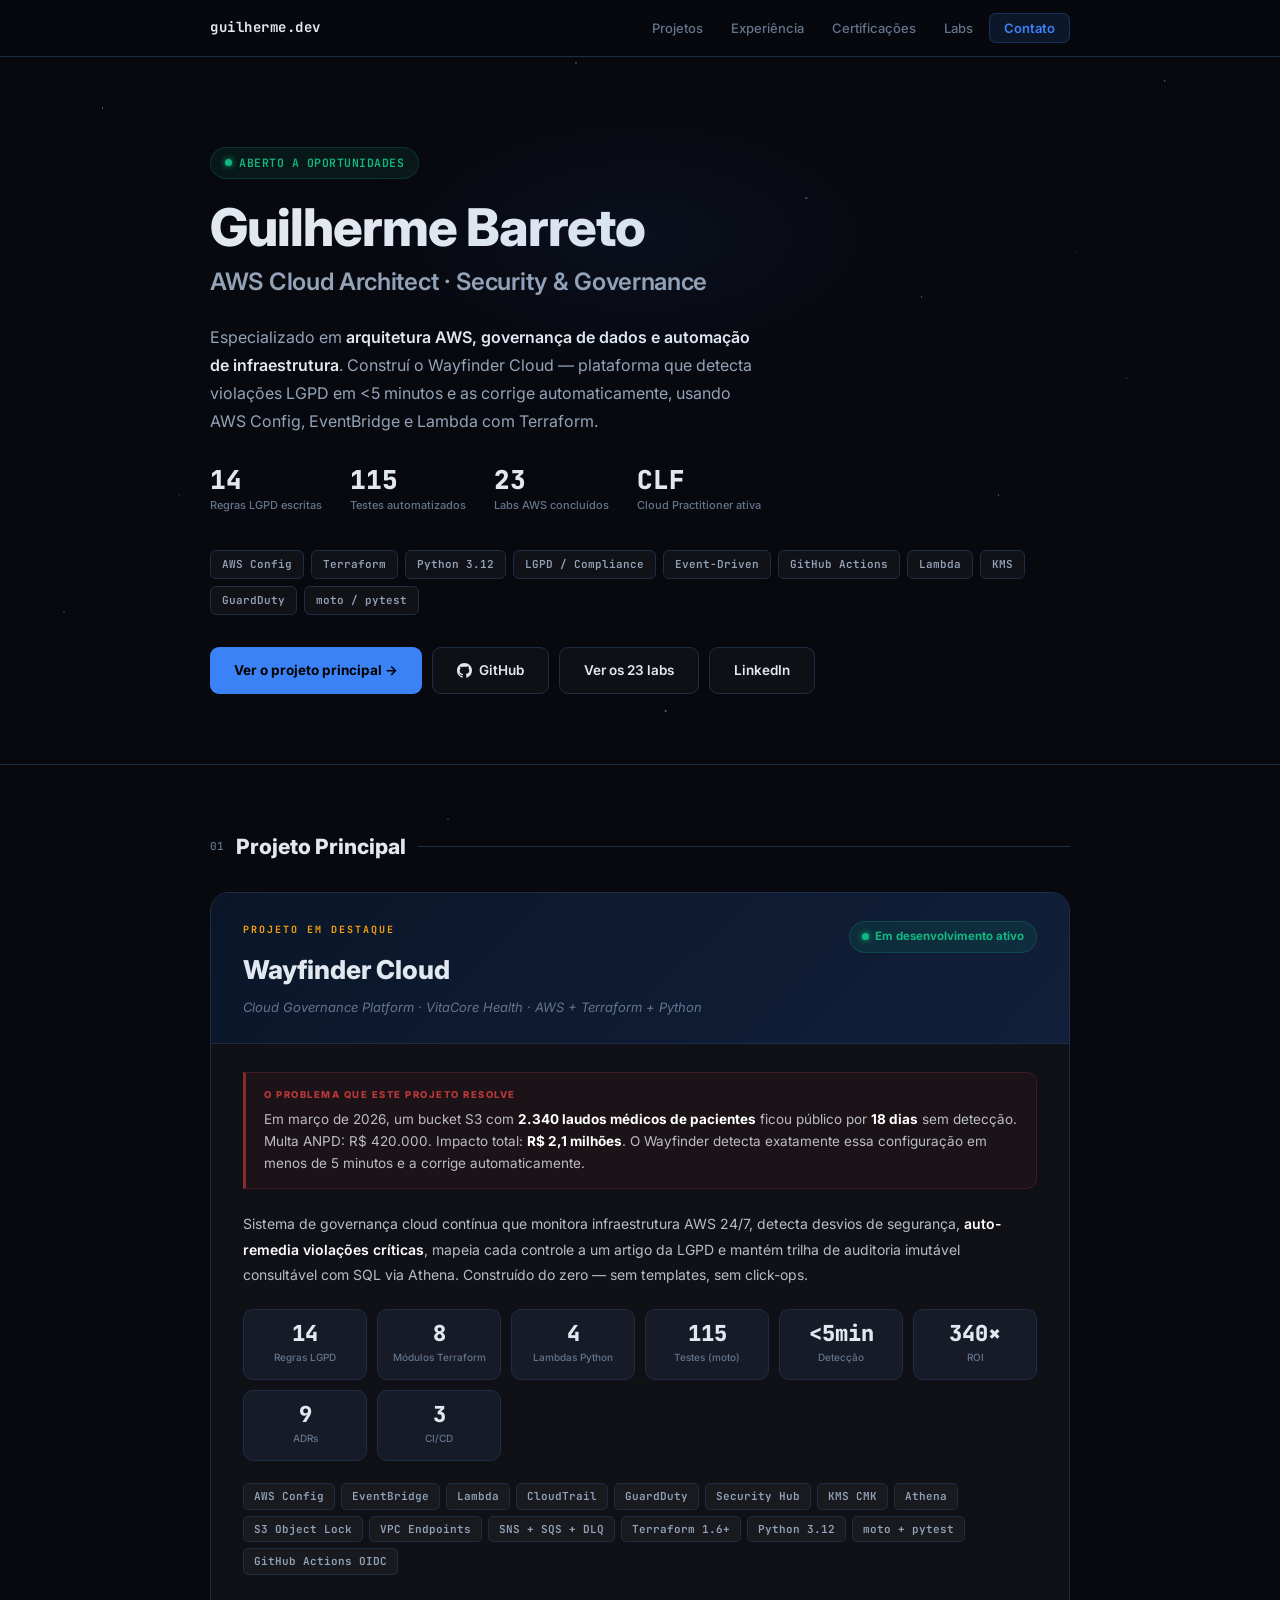
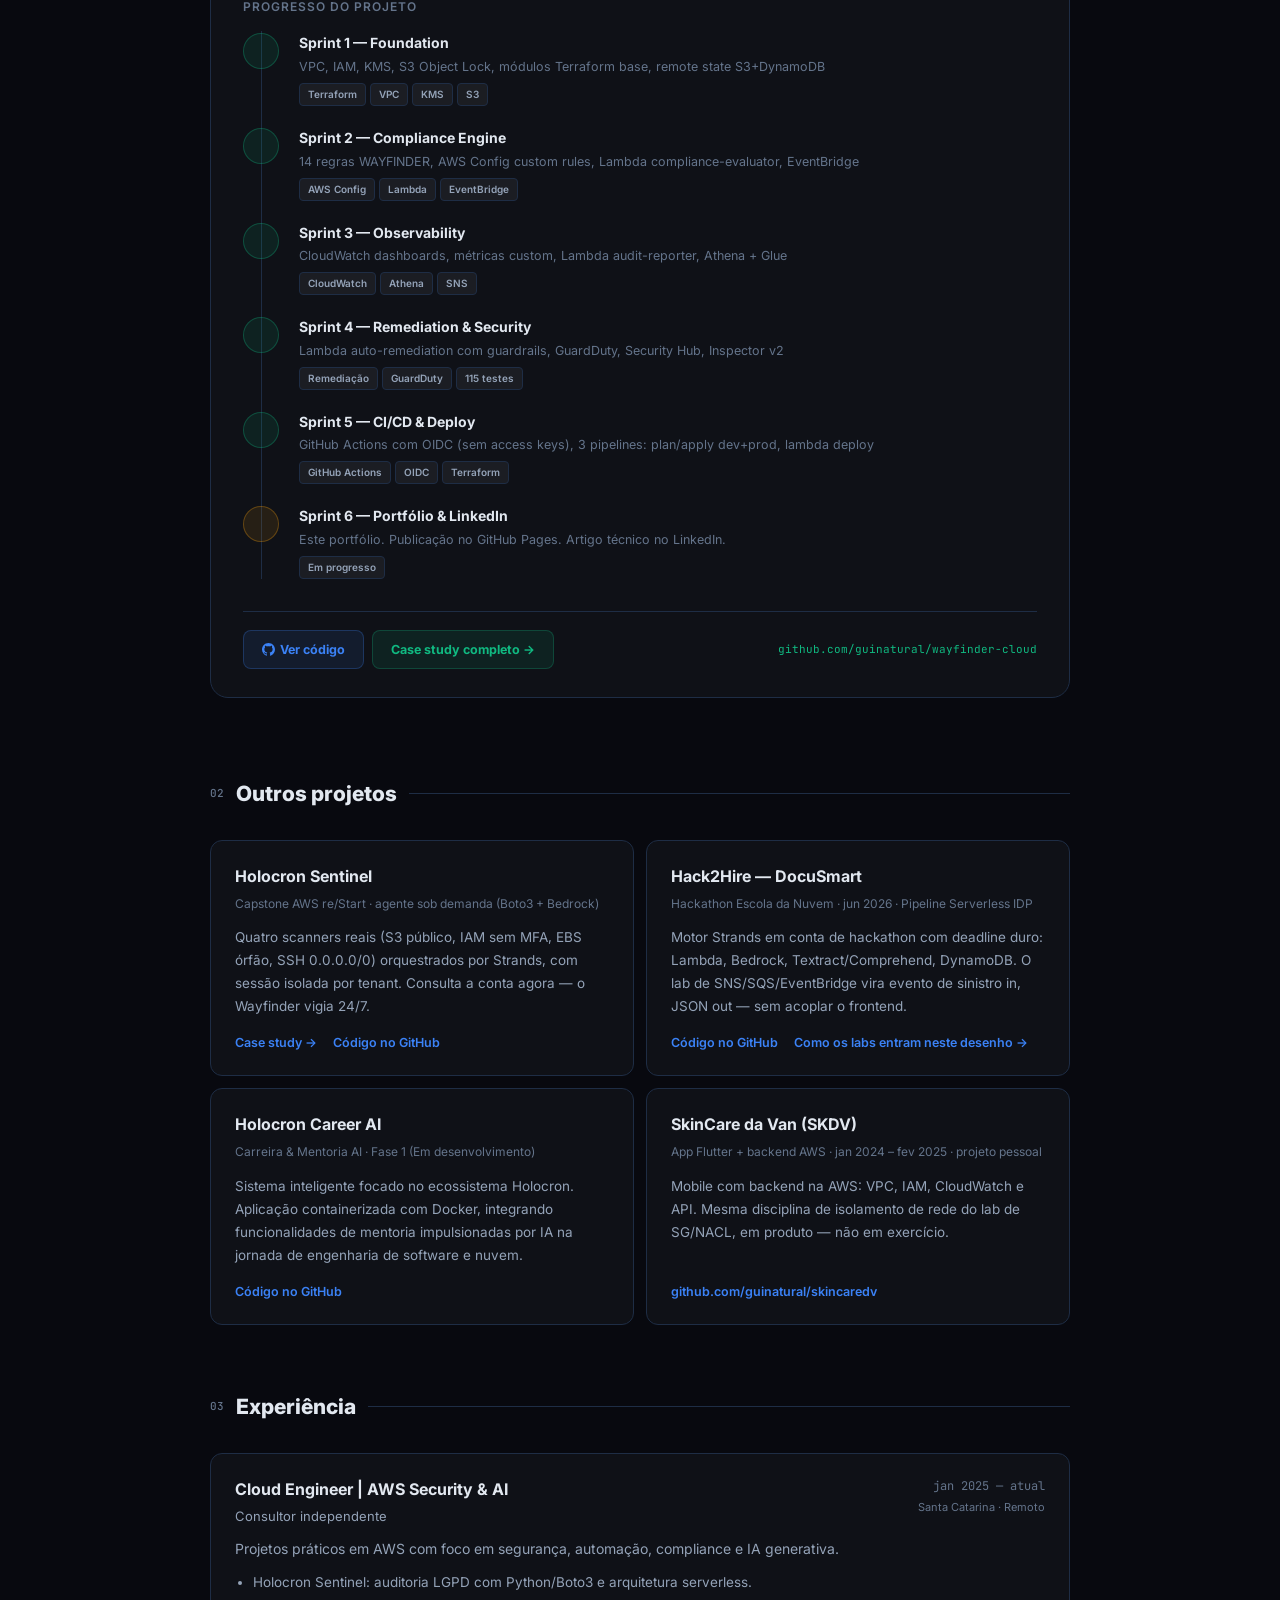
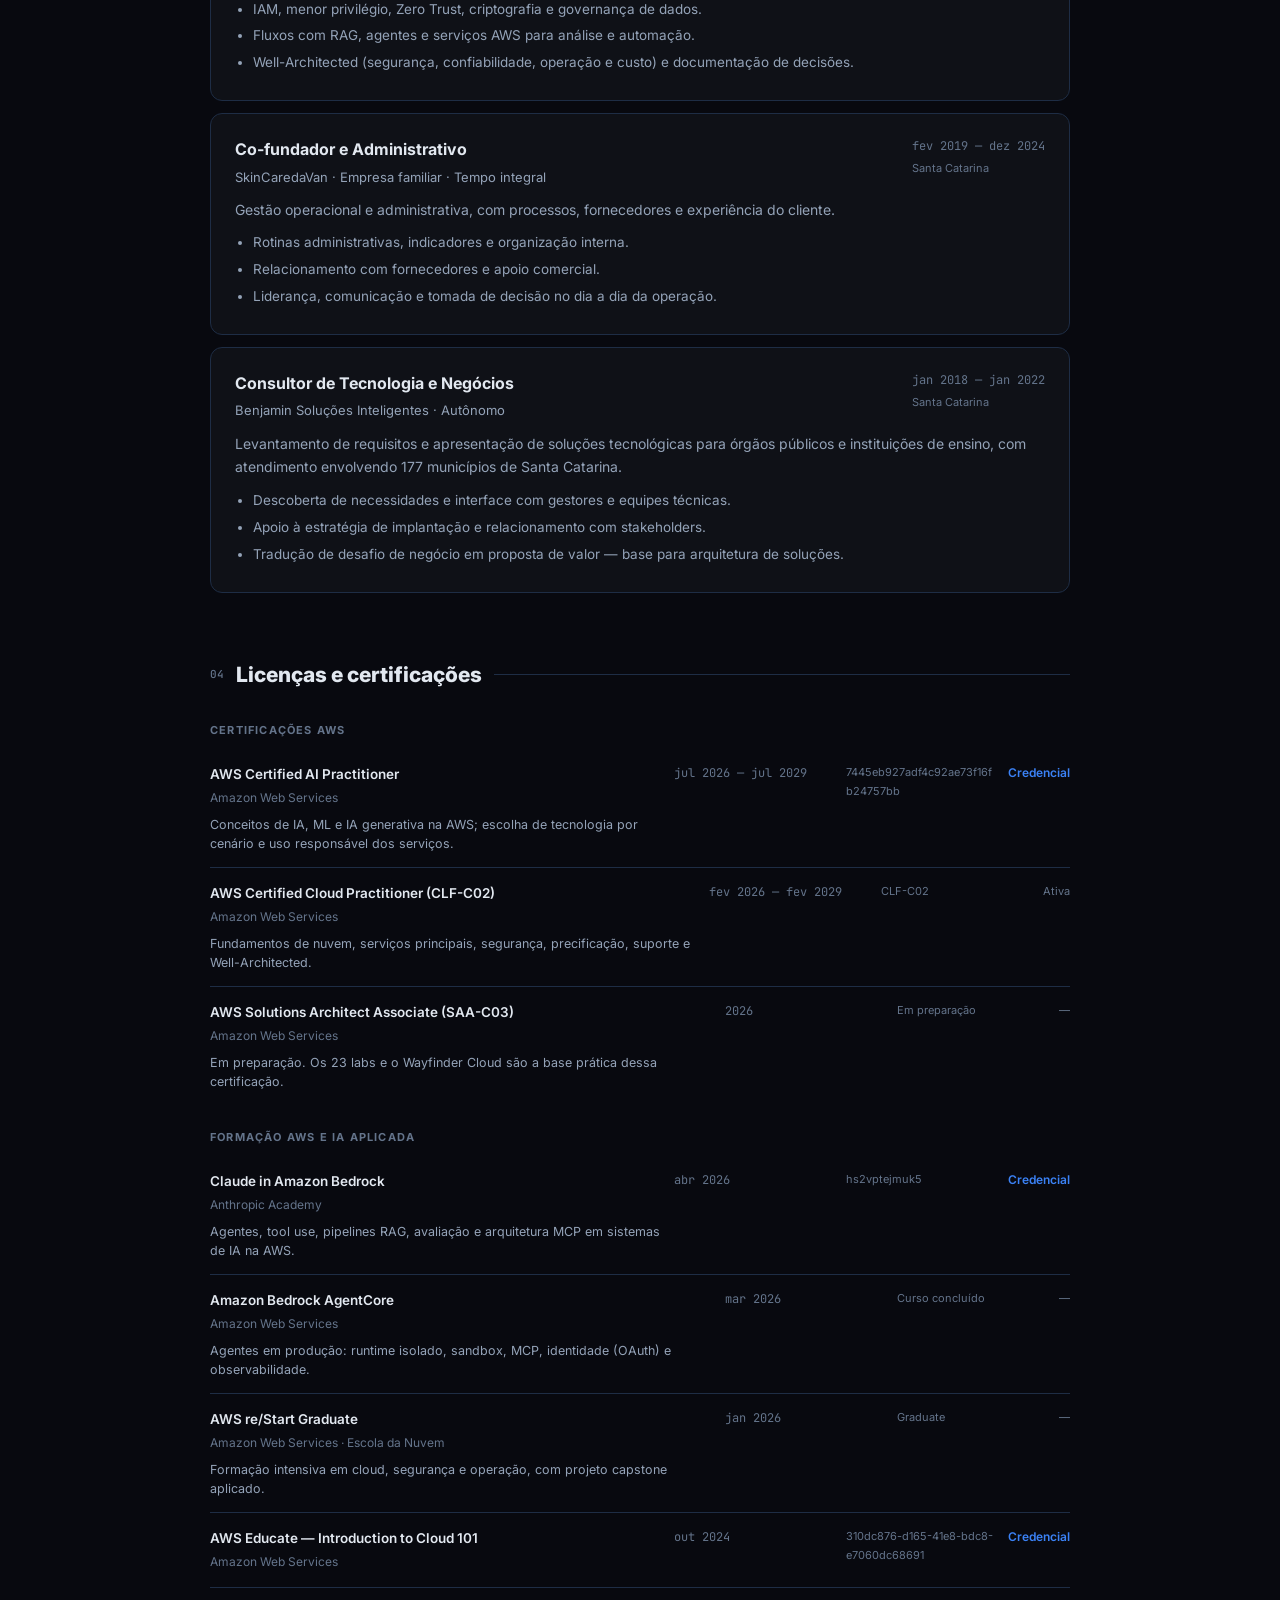
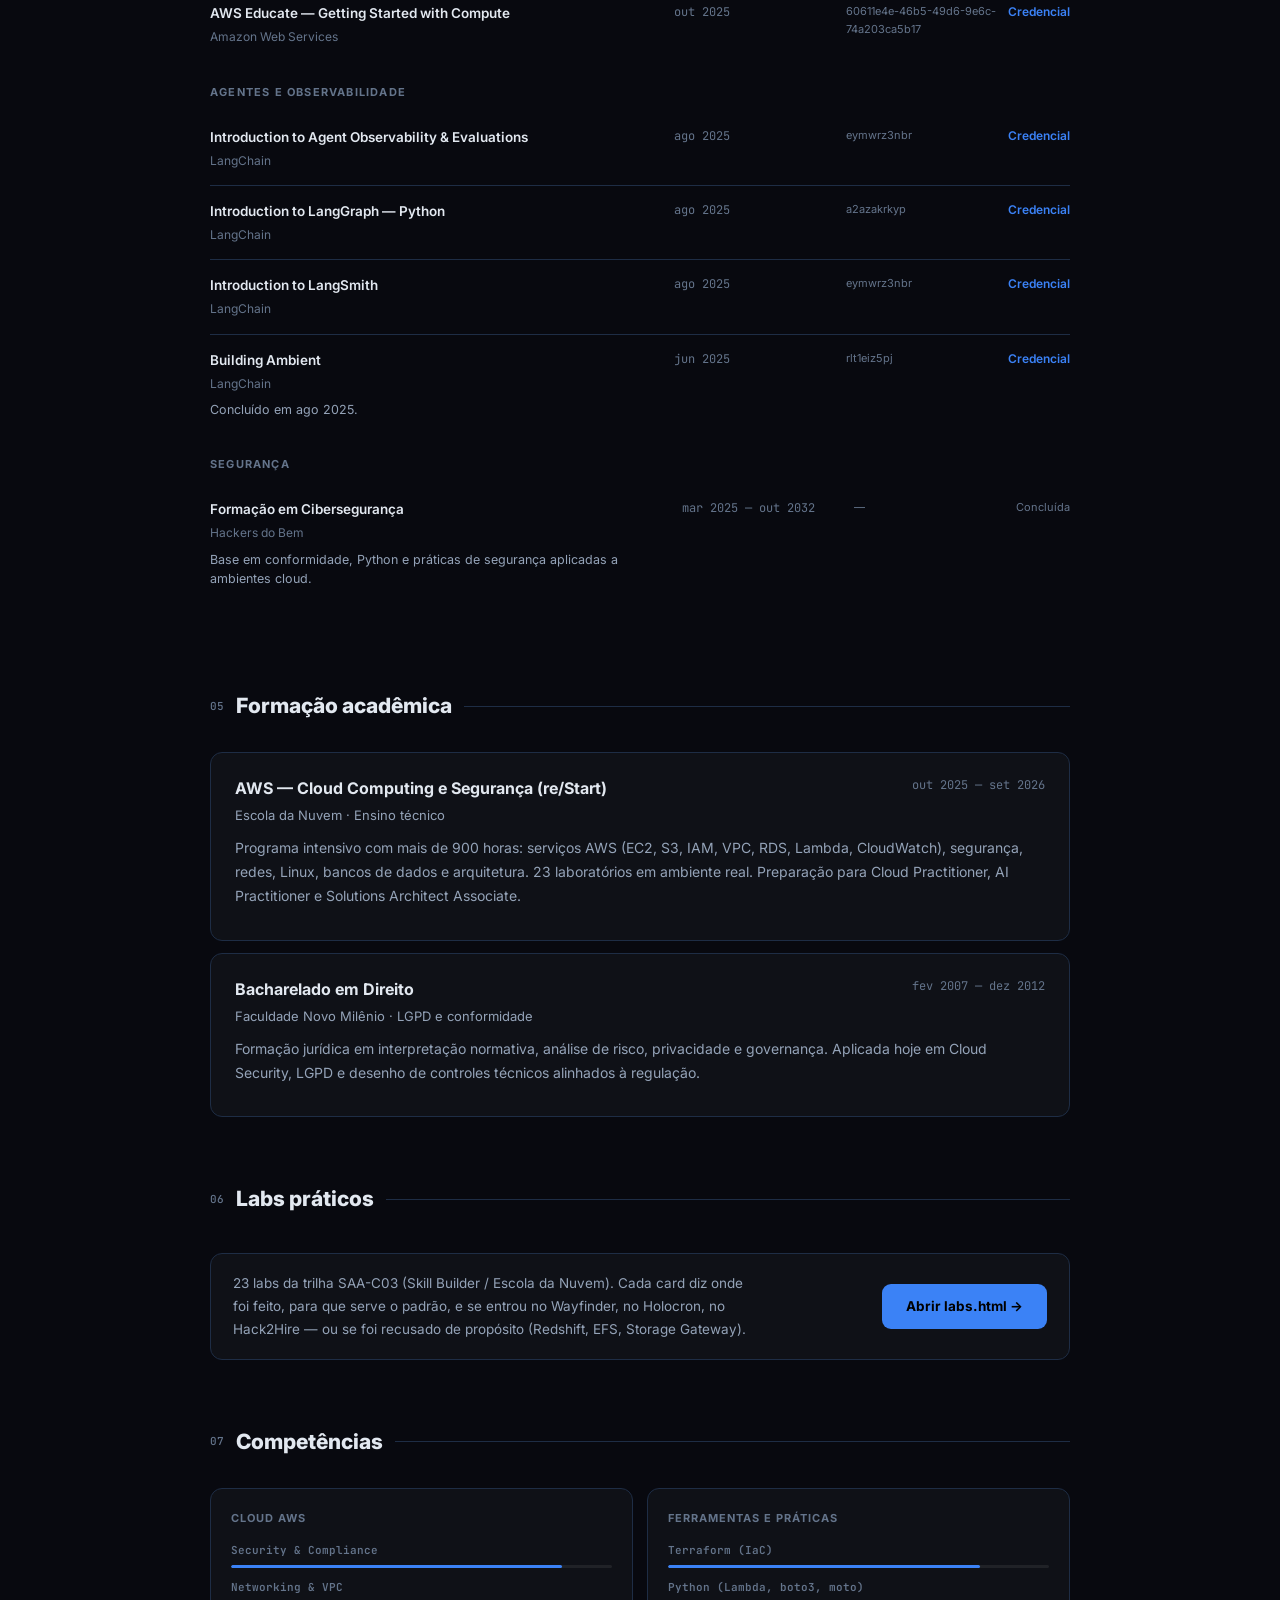
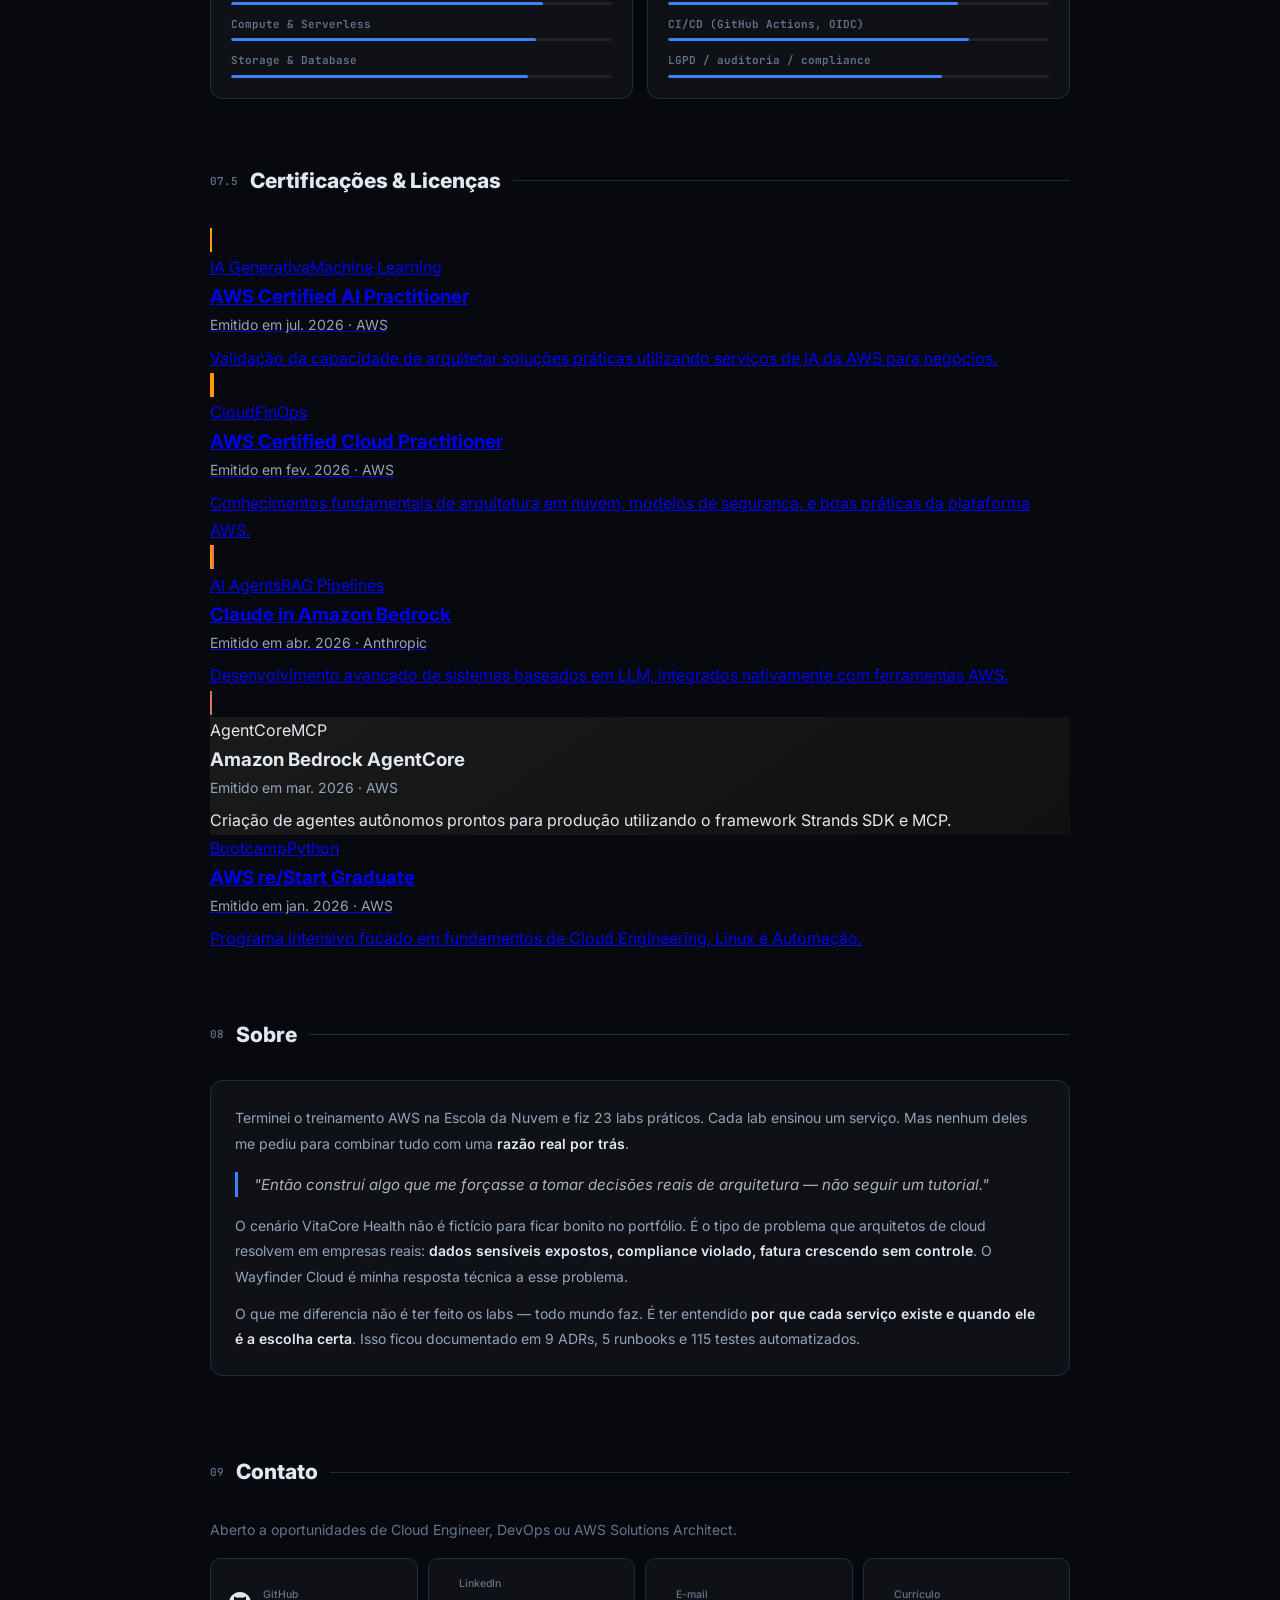
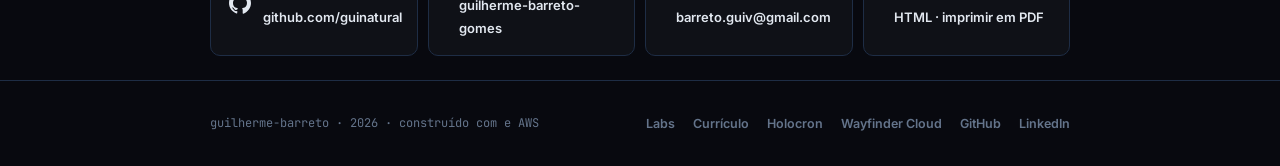
==== commit ef758c91: "docs: formalize tone and remove emojis from portfolio" ====
--- a/index.html
+++ b/index.html
@@ -1089,21 +1089,21 @@
         </div>
       </a>
       <a href="https://www.linkedin.com/in/guillherme-barretog/" target="_blank" rel="noopener" class="contact-card li">
-        <div class="cc-icon">💼</div>
+        <div class="cc-icon"></div>
         <div>
           <div class="cc-label">LinkedIn</div>
           <div class="cc-val">guilherme-barreto-gomes</div>
         </div>
       </a>
       <a href="mailto:barreto.guiv@gmail.com" class="contact-card em">
-        <div class="cc-icon">✉️</div>
+        <div class="cc-icon"></div>
         <div>
           <div class="cc-label">E-mail</div>
           <div class="cc-val">barreto.guiv@gmail.com</div>
         </div>
       </a>
       <a href="curriculo.html" class="contact-card">
-        <div class="cc-icon">📄</div>
+        <div class="cc-icon"></div>
         <div>
           <div class="cc-label">Currículo</div>
           <div class="cc-val">HTML · imprimir em PDF</div>
@@ -1116,7 +1116,7 @@
 <footer>
   <div class="footer-inner">
     <div class="footer-left">
-      guilherme-barreto · 2026 · construído com <span>♥</span> e AWS
+      guilherme-barreto · 2026 · construído com <span></span> e AWS
     </div>
     <div class="footer-links">
       <a href="labs.html">Labs</a>
@@ -1132,22 +1132,22 @@
 <script>
 // ── TIMELINE DATA ──────────────────────────────────────────────────────────
 const sprints = [
-  { icon:'🏗️', status:'done',   title:'Sprint 1 — Foundation',
+  { icon:'', status:'done',   title:'Sprint 1 — Foundation',
     desc:'VPC, IAM, KMS, S3 Object Lock, módulos Terraform base, remote state S3+DynamoDB',
     tags:['Terraform','VPC','KMS','S3'], tc:'tg' },
-  { icon:'⚙️', status:'done',   title:'Sprint 2 — Compliance Engine',
+  { icon:'', status:'done',   title:'Sprint 2 — Compliance Engine',
     desc:'14 regras WAYFINDER, AWS Config custom rules, Lambda compliance-evaluator, EventBridge',
     tags:['AWS Config','Lambda','EventBridge'], tc:'tb' },
-  { icon:'👁️', status:'done',   title:'Sprint 3 — Observability',
+  { icon:'', status:'done',   title:'Sprint 3 — Observability',
     desc:'CloudWatch dashboards, métricas custom, Lambda audit-reporter, Athena + Glue',
     tags:['CloudWatch','Athena','SNS'], tc:'tc' },
-  { icon:'🛡️', status:'done',   title:'Sprint 4 — Remediation &amp; Security',
+  { icon:'', status:'done',   title:'Sprint 4 — Remediation &amp; Security',
     desc:'Lambda auto-remediation com guardrails, GuardDuty, Security Hub, Inspector v2',
     tags:['Remediação','GuardDuty','115 testes'], tc:'ta' },
-  { icon:'🚀', status:'done',   title:'Sprint 5 — CI/CD &amp; Deploy',
+  { icon:'', status:'done',   title:'Sprint 5 — CI/CD &amp; Deploy',
     desc:'GitHub Actions com OIDC (sem access keys), 3 pipelines: plan/apply dev+prod, lambda deploy',
     tags:['GitHub Actions','OIDC','Terraform'], tc:'tp' },
-  { icon:'🌐', status:'active', title:'Sprint 6 — Portfólio &amp; LinkedIn',
+  { icon:'', status:'active', title:'Sprint 6 — Portfólio &amp; LinkedIn',
     desc:'Este portfólio. Publicação no GitHub Pages. Artigo técnico no LinkedIn.',
     tags:['Em progresso'], tc:'tr' },
 ];
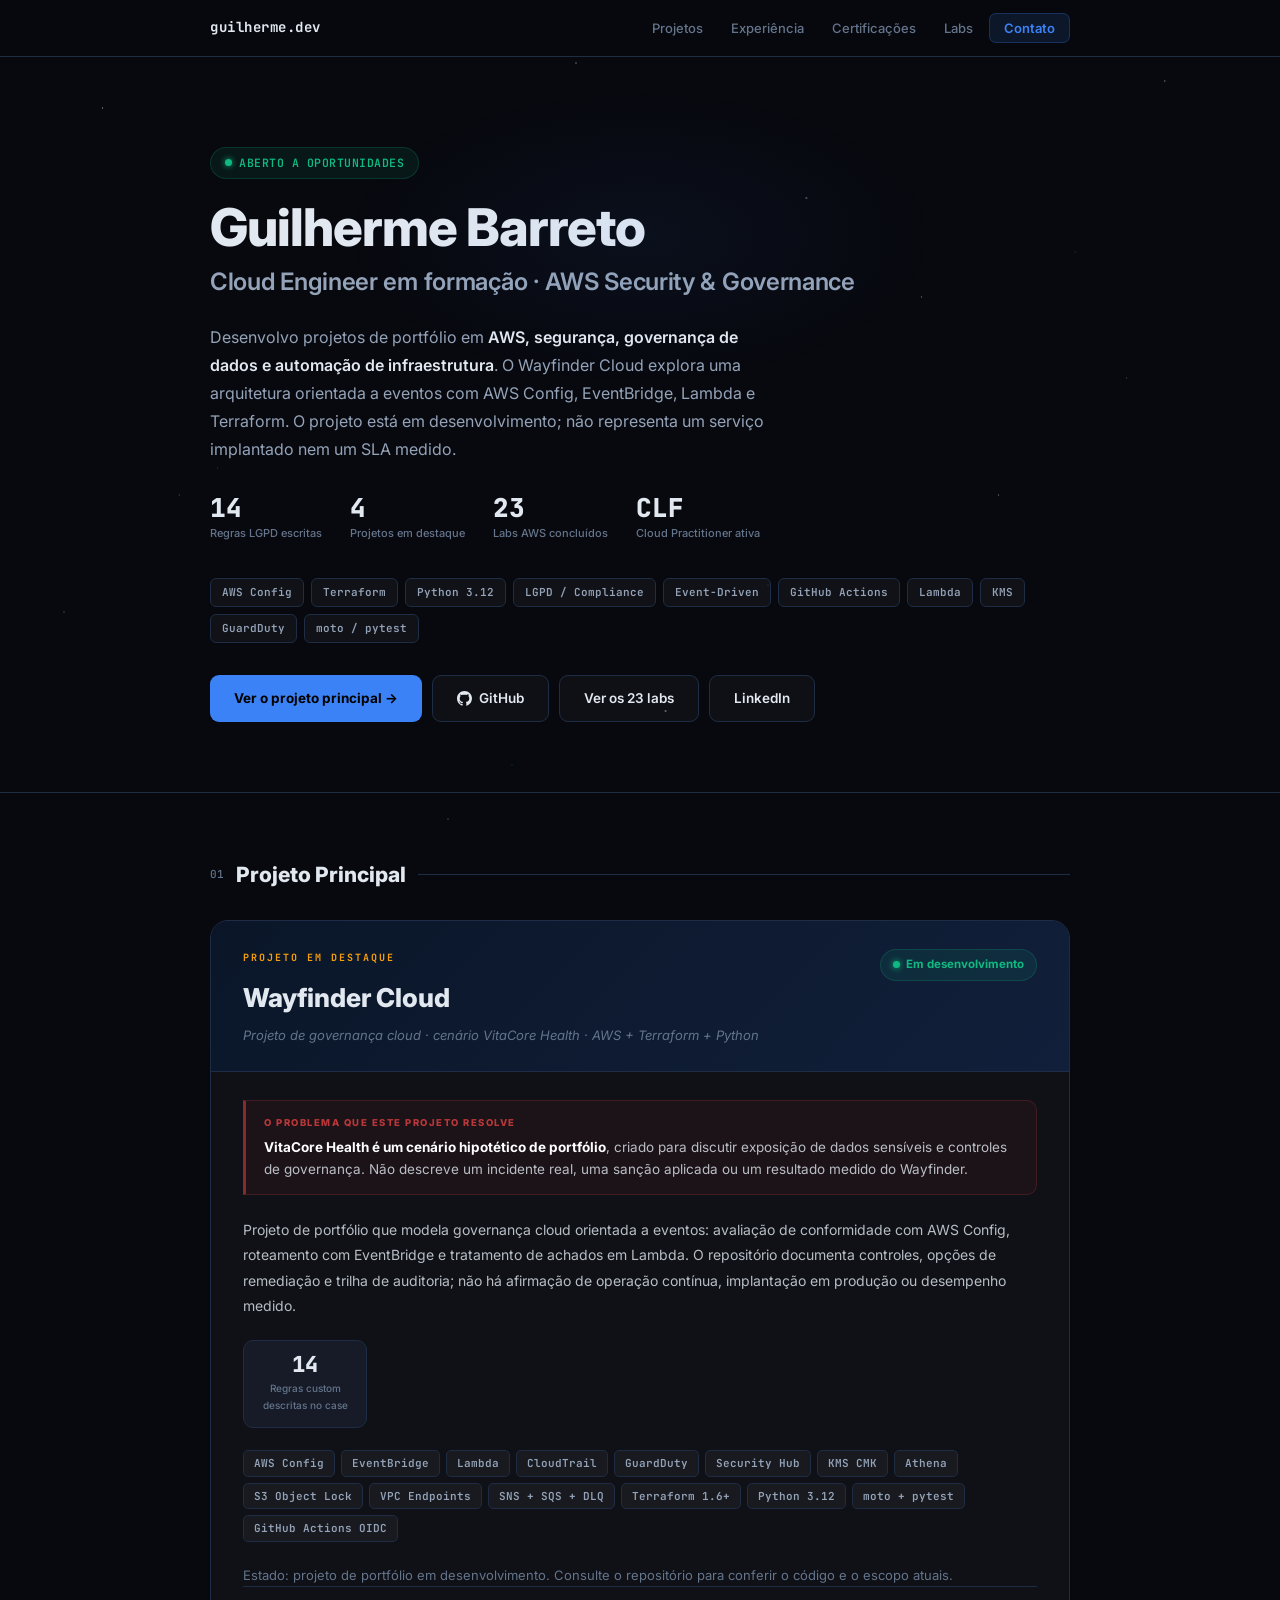
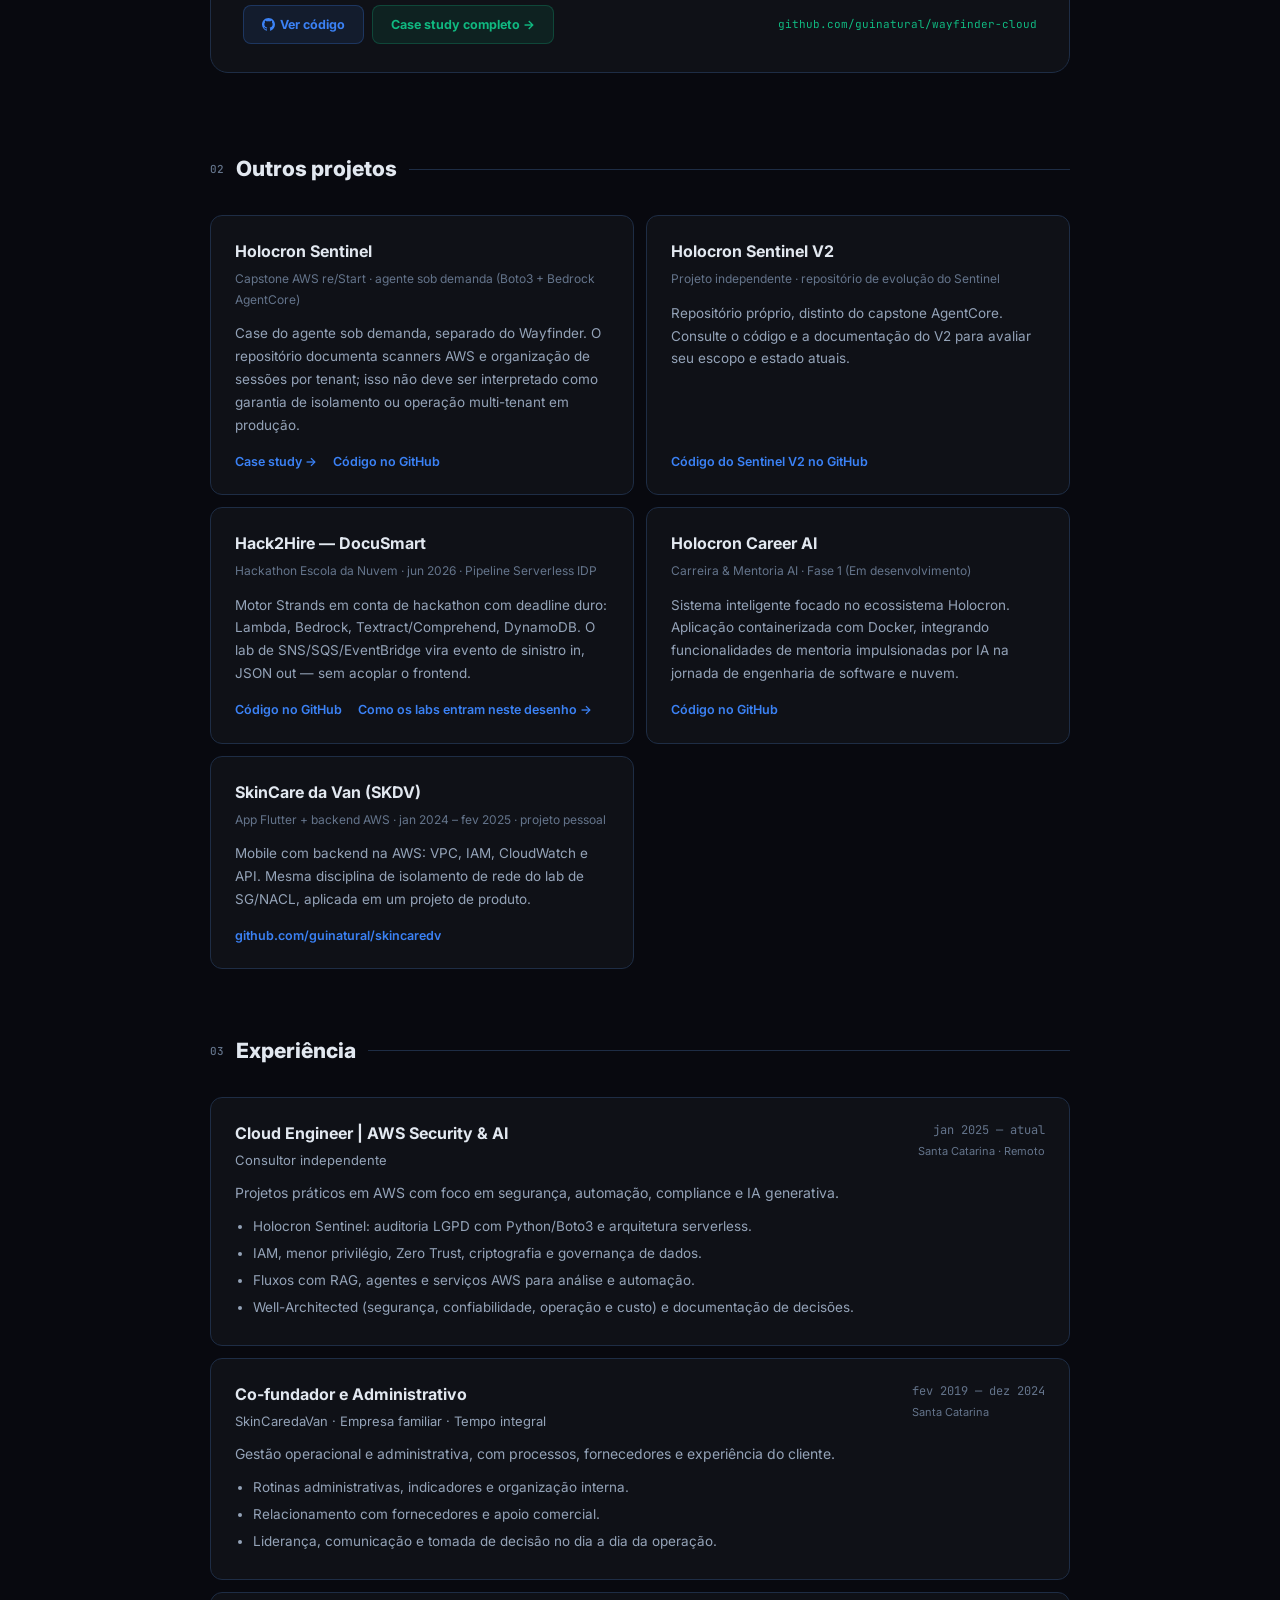
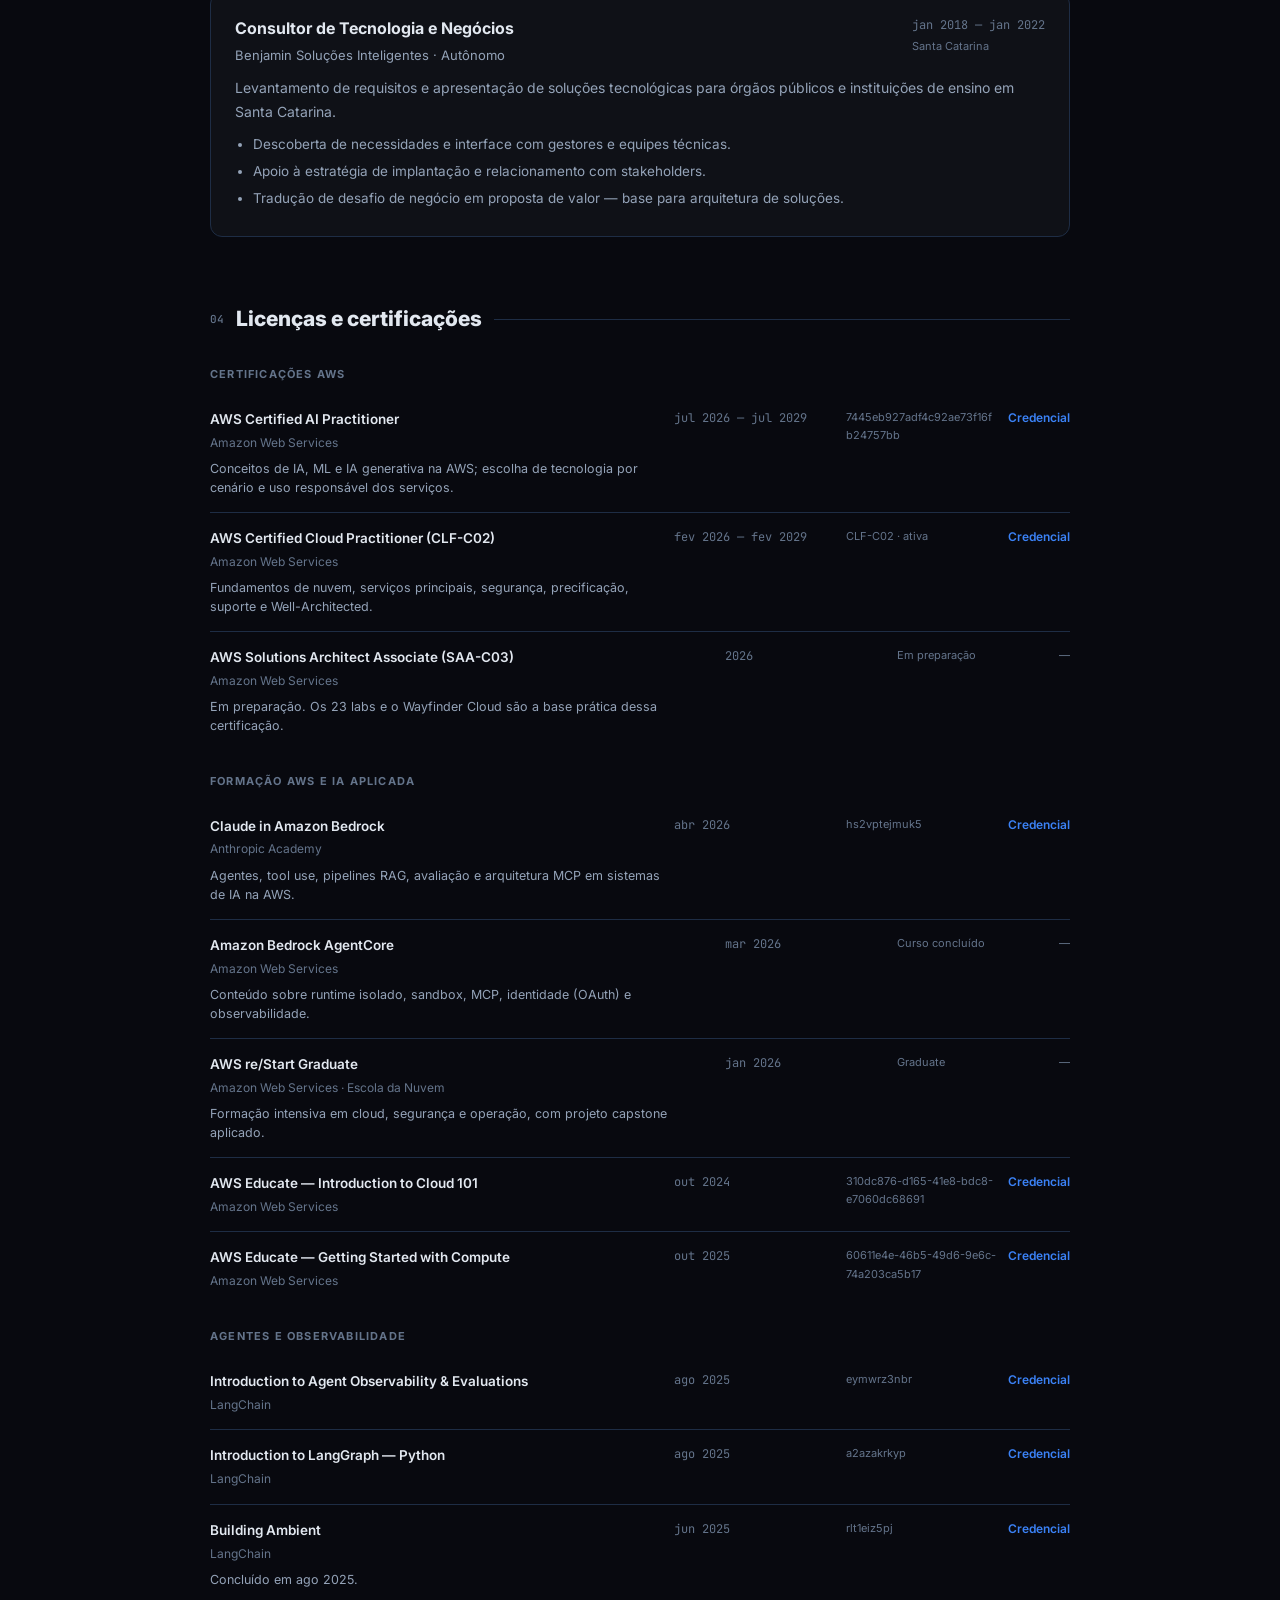
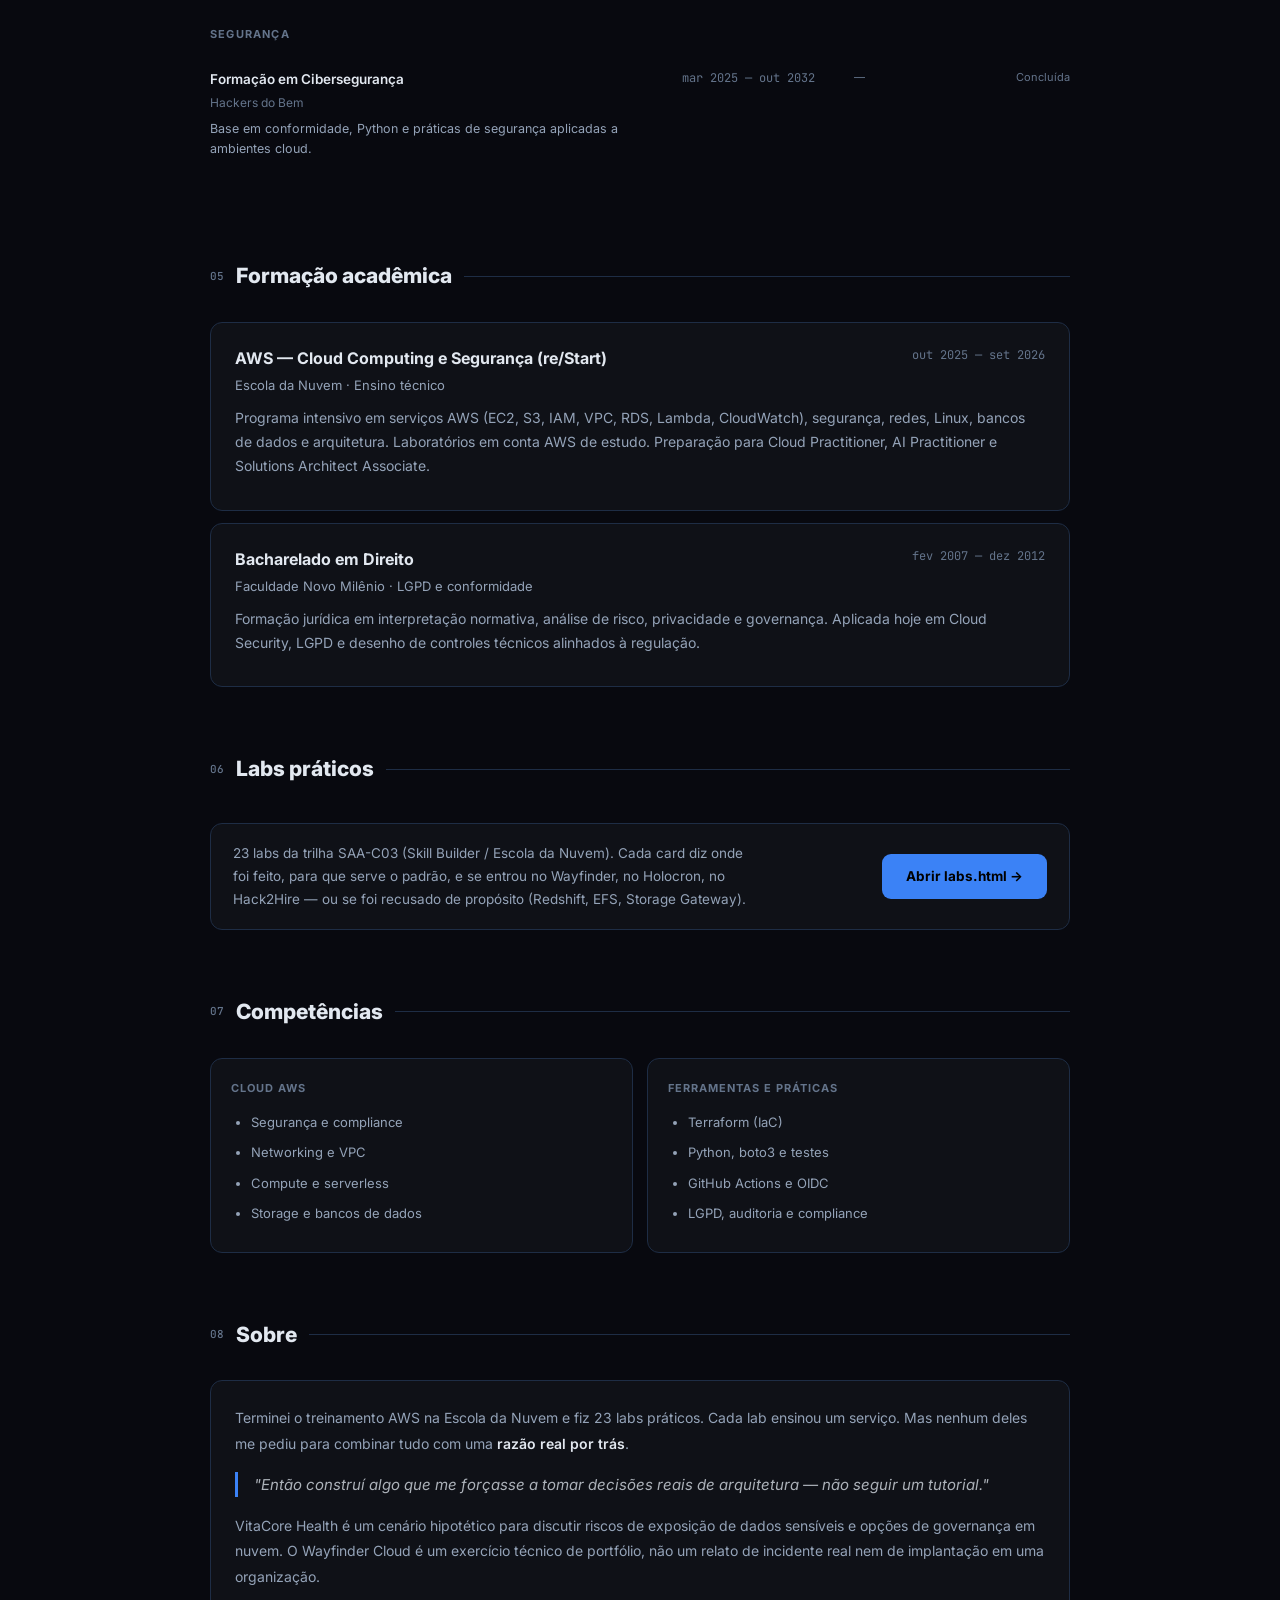
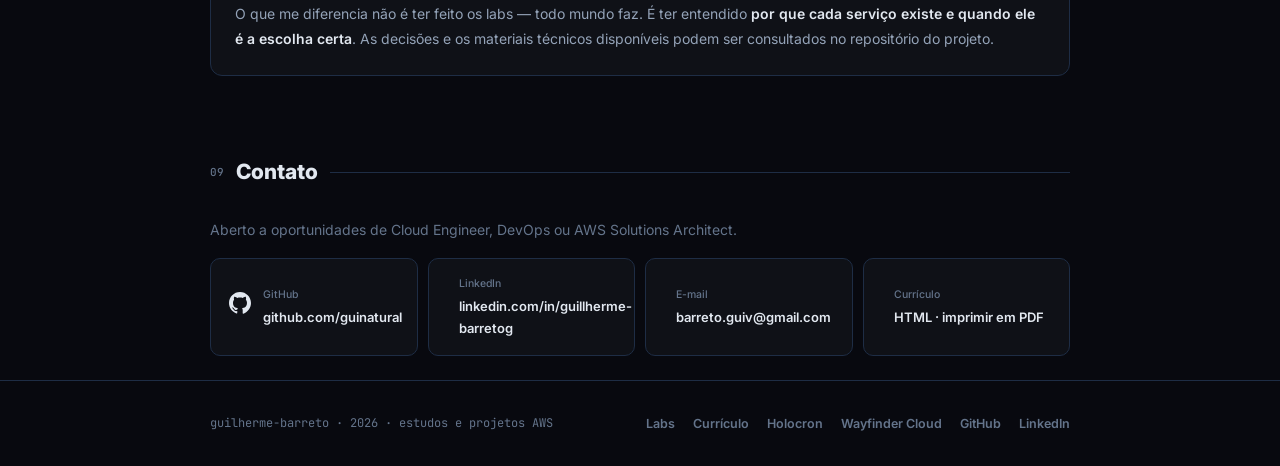
==== commit 6b8db201: "fix(portfolio): improve accuracy, accessibility, and navigation Correct project links and distinguis" ====
--- a/index.html
+++ b/index.html
@@ -3,8 +3,13 @@
 <head>
 <meta charset="UTF-8"/>
 <meta name="viewport" content="width=device-width, initial-scale=1.0"/>
-<meta name="description" content="Guilherme Barreto — AWS Cloud Architect. Especializado em governança de dados, segurança e automação de infraestrutura na AWS."/>
-<title>Guilherme Barreto — AWS Cloud Architect</title>
+<meta name="description" content="Portfólio de Guilherme Barreto: projetos e estudos em AWS, segurança, governança de dados e automação de infraestrutura."/>
+<link rel="canonical" href="https://guinatural.github.io/"/>
+<meta property="og:type" content="website"/>
+<meta property="og:title" content="Guilherme Barreto — Cloud, segurança e governança"/>
+<meta property="og:description" content="Projetos de portfólio e estudos em AWS, segurança, governança de dados e automação."/>
+<meta property="og:url" content="https://guinatural.github.io/"/>
+<title>Guilherme Barreto — Cloud, segurança e governança</title>
 <style>
 @import url('https://fonts.googleapis.com/css2?family=Inter:wght@300;400;500;600;700;800&family=JetBrains+Mono:wght@400;500;700&display=swap');
 
@@ -93,6 +98,7 @@
   padding: 6px 14px; font-weight: 600;
 }
 .nav-links .nav-gh:hover { background: rgba(59,130,246,.2); }
+a:focus-visible, button:focus-visible { outline: 2px solid var(--ciano); outline-offset: 3px; }
 
 /* ── HERO ── */
 #hero { padding: 90px 0 70px; border-bottom: 1px solid var(--borda); position: relative; }
@@ -255,7 +261,7 @@
   flex-wrap: wrap; gap: 12px;
   padding-top: 18px; border-top: 1px solid var(--borda);
 }
-.pf-links { display: flex; gap: 8px; }
+.pf-links { display: flex; flex-wrap: wrap; gap: 8px; }
 .lbtn {
   font-size: 12.5px; font-weight: 700; padding: 8px 18px; border-radius: 8px;
   text-decoration: none; display: inline-flex; align-items: center; gap: 5px;
@@ -328,13 +334,8 @@
   font-size: 11px; font-weight: 700; color: var(--muted);
   text-transform: uppercase; letter-spacing: 1px; margin-bottom: 14px;
 }
-.skill-row { margin-bottom: 10px; }
-.skill-row:last-child { margin-bottom: 0; }
-.skill-head { display: flex; justify-content: space-between; font-size: 12.5px; margin-bottom: 5px; }
-.skill-head span:first-child { font-weight: 600; }
-.skill-head span:last-child  { color: var(--muted); font-family: 'JetBrains Mono', monospace; font-size: 11px; }
-.skill-bar { height: 3px; background: rgba(255,255,255,.07); border-radius: 3px; overflow: hidden; }
-.skill-fill { height: 100%; border-radius: 3px; width: 0; transition: width 1.2s cubic-bezier(.4,0,.2,1); }
+.skill-list { list-style: disc; padding-left: 20px; color: var(--dim); font-size: 13px; }
+.skill-list li { margin-bottom: 8px; }
 
 /* ── CERT ── */
 .cert-grid { display: grid; grid-template-columns: repeat(auto-fill, minmax(200px,1fr)); gap: 10px; margin-top: 14px; }
@@ -458,20 +459,23 @@
 }
 .footer-left { font-family: 'JetBrains Mono', monospace; font-size: 12px; color: var(--muted); }
 .footer-left span { color: var(--green); }
-.footer-links { display: flex; gap: 18px; }
+.footer-links { display: flex; flex-wrap: wrap; gap: 18px; }
 .footer-links a { font-size: 12.5px; font-weight: 600; color: var(--muted); text-decoration: none; transition: color .2s; }
 .footer-links a:hover { color: var(--blue); }
-
-/* ── FADE IN ── */
-.fade-in { opacity: 0; transform: translateY(18px); transition: opacity .5s ease, transform .5s ease; }
-.fade-in.visible { opacity: 1; transform: translateY(0); }
 
 /* ── RESPONSIVE ── */
 @media(max-width:640px){
   .pf-top { flex-direction: column; }
   .hero-stats { gap: 20px; }
-  .metrics { grid-template-columns: repeat(4,1fr); }
+  .metrics { grid-template-columns: repeat(auto-fit,minmax(90px,1fr)); }
   .hero-cta { flex-direction: column; align-items: flex-start; }
+  .nav-inner { height: auto; min-height: 56px; padding-top: 8px; padding-bottom: 8px; flex-wrap: wrap; }
+  .nav-links { width: 100%; justify-content: center; }
+  .nav-links a { padding: 6px 8px; }
+}
+@media(prefers-reduced-motion:reduce){
+  html { scroll-behavior: auto; }
+  *, *::before, *::after { animation-duration: .01ms !important; transition-duration: .01ms !important; }
 }
 </style>
 </head>
@@ -499,12 +503,12 @@
       <span class="dot-pulse"></span>
       Aberto a oportunidades
     </div>
-    <div class="hero-name">Guilherme Barreto</div>
-    <div class="hero-role">AWS Cloud Architect · Security &amp; Governance</div>
+    <h1 class="hero-name">Guilherme Barreto</h1>
+    <div class="hero-role">Cloud Engineer em formação · AWS Security &amp; Governance</div>
     <p class="hero-desc">
-      Especializado em <strong>arquitetura AWS, governança de dados e automação de infraestrutura</strong>.
-      Construí o Wayfinder Cloud — plataforma que detecta violações LGPD em &lt;5 minutos
-      e as corrige automaticamente, usando AWS Config, EventBridge e Lambda com Terraform.
+      Desenvolvo projetos de portfólio em <strong>AWS, segurança, governança de dados e automação de infraestrutura</strong>.
+      O Wayfinder Cloud explora uma arquitetura orientada a eventos com AWS Config, EventBridge, Lambda e Terraform.
+      O projeto está em desenvolvimento; não representa um serviço implantado nem um SLA medido.
     </p>
 
     <div class="hero-stats">
@@ -513,8 +517,8 @@
         <span class="hs-lbl">Regras LGPD escritas</span>
       </div>
       <div class="hero-stat">
-        <span class="hs-val">115</span>
-        <span class="hs-lbl">Testes automatizados</span>
+        <span class="hs-val">4</span>
+        <span class="hs-lbl">Projetos em destaque</span>
       </div>
       <div class="hero-stat">
         <span class="hs-val">23</span>
@@ -565,38 +569,30 @@
         <div>
           <div class="pf-badge">Projeto em destaque</div>
           <div class="pf-name">Wayfinder Cloud</div>
-          <div class="pf-sub">Cloud Governance Platform · VitaCore Health · AWS + Terraform + Python</div>
-        </div>
-        <div class="pf-live"><span class="dot-pulse"></span> Em desenvolvimento ativo</div>
+          <div class="pf-sub">Projeto de governança cloud · cenário VitaCore Health · AWS + Terraform + Python</div>
+        </div>
+        <div class="pf-live"><span class="dot-pulse"></span> Em desenvolvimento</div>
       </div>
 
       <div class="pf-body">
         <div class="incident">
           <div class="i-label">O problema que este projeto resolve</div>
           <p>
-            Em março de 2026, um bucket S3 com <strong>2.340 laudos médicos de pacientes</strong>
-            ficou público por <strong>18 dias</strong> sem detecção. Multa ANPD: R$ 420.000.
-            Impacto total: <strong>R$ 2,1 milhões</strong>. O Wayfinder detecta exatamente
-            essa configuração em menos de 5 minutos e a corrige automaticamente.
+            <strong>VitaCore Health é um cenário hipotético de portfólio</strong>, criado para discutir
+            exposição de dados sensíveis e controles de governança. Não descreve um incidente real,
+            uma sanção aplicada ou um resultado medido do Wayfinder.
           </p>
         </div>
 
         <p class="pf-desc">
-          Sistema de governança cloud contínua que monitora infraestrutura AWS 24/7,
-          detecta desvios de segurança, <strong>auto-remedia violações críticas</strong>,
-          mapeia cada controle a um artigo da LGPD e mantém trilha de auditoria imutável
-          consultável com SQL via Athena. Construído do zero — sem templates, sem click-ops.
+          Projeto de portfólio que modela governança cloud orientada a eventos: avaliação de
+          conformidade com AWS Config, roteamento com EventBridge e tratamento de achados em Lambda.
+          O repositório documenta controles, opções de remediação e trilha de auditoria; não há
+          afirmação de operação contínua, implantação em produção ou desempenho medido.
         </p>
 
         <div class="metrics">
-          <div class="metric"><div class="mv ma">14</div><div class="ml">Regras LGPD</div></div>
-          <div class="metric"><div class="mv mb">8</div><div class="ml">Módulos Terraform</div></div>
-          <div class="metric"><div class="mv mg">4</div><div class="ml">Lambdas Python</div></div>
-          <div class="metric"><div class="mv mp">115</div><div class="ml">Testes (moto)</div></div>
-          <div class="metric"><div class="mv mc">&lt;5min</div><div class="ml">Detecção</div></div>
-          <div class="metric"><div class="mv ma">340×</div><div class="ml">ROI</div></div>
-          <div class="metric"><div class="mv mb">9</div><div class="ml">ADRs</div></div>
-          <div class="metric"><div class="mv mg">3</div><div class="ml">CI/CD</div></div>
+          <div class="metric"><div class="mv ma">14</div><div class="ml">Regras custom descritas no case</div></div>
         </div>
 
         <div class="stack">
@@ -610,9 +606,9 @@
           <span class="si">GitHub Actions OIDC</span>
         </div>
 
-        <!-- TIMELINE -->
-        <p style="font-size:12px;color:var(--muted);font-weight:600;text-transform:uppercase;letter-spacing:1px;margin-bottom:14px;">Progresso do projeto</p>
-        <div class="timeline" id="tl"></div>
+        <p style="font-size:13px;color:var(--muted);">
+          Estado: projeto de portfólio em desenvolvimento. Consulte o repositório para conferir o código e o escopo atuais.
+        </p>
 
         <div class="pf-footer">
           <div class="pf-links">
@@ -641,14 +637,26 @@
     <div class="proj-grid fade-in">
       <article class="proj-card">
         <h3>Holocron Sentinel</h3>
-        <div class="proj-meta">Capstone AWS re/Start · agente sob demanda (Boto3 + Bedrock)</div>
+        <div class="proj-meta">Capstone AWS re/Start · agente sob demanda (Boto3 + Bedrock AgentCore)</div>
         <p>
-          Quatro scanners reais (S3 público, IAM sem MFA, EBS órfão, SSH 0.0.0.0/0) orquestrados por Strands,
-          com sessão isolada por tenant. Consulta a conta agora — o Wayfinder vigia 24/7.
+          Case do agente sob demanda, separado do Wayfinder. O repositório documenta scanners AWS e
+          organização de sessões por tenant; isso não deve ser interpretado como garantia de isolamento
+          ou operação multi-tenant em produção.
         </p>
         <div class="proj-card-links">
           <a href="holocron.html">Case study →</a>
           <a href="https://github.com/guinatural/Holocron-Sentinel-AWS-AgentCore" target="_blank" rel="noopener">Código no GitHub</a>
+        </div>
+      </article>
+      <article class="proj-card">
+        <h3>Holocron Sentinel V2</h3>
+        <div class="proj-meta">Projeto independente · repositório de evolução do Sentinel</div>
+        <p>
+          Repositório próprio, distinto do capstone AgentCore. Consulte o código e a documentação
+          do V2 para avaliar seu escopo e estado atuais.
+        </p>
+        <div class="proj-card-links">
+          <a href="https://github.com/guinatural/Holocron-Sentinel-Startup-V2" target="_blank" rel="noopener">Código do Sentinel V2 no GitHub</a>
         </div>
       </article>
       <article class="proj-card">
@@ -679,7 +687,7 @@
         <div class="proj-meta">App Flutter + backend AWS · jan 2024 – fev 2025 · projeto pessoal</div>
         <p>
           Mobile com backend na AWS: VPC, IAM, CloudWatch e API. Mesma disciplina de isolamento de rede
-          do lab de SG/NACL, em produto — não em exercício.
+          do lab de SG/NACL, aplicada em um projeto de produto.
         </p>
         <a href="https://github.com/guinatural/skincaredv" target="_blank" rel="noopener">github.com/guinatural/skincaredv</a>
       </article>
@@ -745,7 +753,7 @@
         </div>
         <p>
           Levantamento de requisitos e apresentação de soluções tecnológicas para órgãos públicos
-          e instituições de ensino, com atendimento envolvendo 177 municípios de Santa Catarina.
+          e instituições de ensino em Santa Catarina.
         </p>
         <ul>
           <li>Descoberta de necessidades e interface com gestores e equipes técnicas.</li>
@@ -784,8 +792,8 @@
           <p class="cert-desc">Fundamentos de nuvem, serviços principais, segurança, precificação, suporte e Well-Architected.</p>
         </div>
         <div class="cert-when">fev 2026 — fev 2029</div>
-        <div class="cert-id">CLF-C02</div>
-        <span class="cert-id">Ativa</span>
+        <div class="cert-id">CLF-C02 · ativa</div>
+        <a class="cert-link" href="https://www.credly.com/badges/9f28dc2a-d9b8-4774-ab9f-dfe3a8324ff0/public_url" target="_blank" rel="noopener">Credencial</a>
       </div>
       <div class="cert-row">
         <div>
@@ -815,7 +823,7 @@
         <div>
           <div class="cert-title">Amazon Bedrock AgentCore</div>
           <div class="cert-issuer">Amazon Web Services</div>
-          <p class="cert-desc">Agentes em produção: runtime isolado, sandbox, MCP, identidade (OAuth) e observabilidade.</p>
+          <p class="cert-desc">Conteúdo sobre runtime isolado, sandbox, MCP, identidade (OAuth) e observabilidade.</p>
         </div>
         <div class="cert-when">mar 2026</div>
         <div class="cert-id">Curso concluído</div>
@@ -870,15 +878,6 @@
         <div class="cert-when">ago 2025</div>
         <div class="cert-id">a2azakrkyp</div>
         <a class="cert-link" href="https://academy.langchain.com/certificates/a2azakrkyp" target="_blank" rel="noopener">Credencial</a>
-      </div>
-      <div class="cert-row">
-        <div>
-          <div class="cert-title">Introduction to LangSmith</div>
-          <div class="cert-issuer">LangChain</div>
-        </div>
-        <div class="cert-when">ago 2025</div>
-        <div class="cert-id">eymwrz3nbr</div>
-        <a class="cert-link" href="https://academy.langchain.com/certificates/eymwrz3nbr" target="_blank" rel="noopener">Credencial</a>
       </div>
       <div class="cert-row">
         <div>
@@ -925,8 +924,8 @@
           <div class="exp-dates">out 2025 — set 2026</div>
         </div>
         <p>
-          Programa intensivo com mais de 900 horas: serviços AWS (EC2, S3, IAM, VPC, RDS, Lambda, CloudWatch),
-          segurança, redes, Linux, bancos de dados e arquitetura. 23 laboratórios em ambiente real.
+          Programa intensivo em serviços AWS (EC2, S3, IAM, VPC, RDS, Lambda, CloudWatch),
+          segurança, redes, Linux, bancos de dados e arquitetura. Laboratórios em conta AWS de estudo.
           Preparação para Cloud Practitioner, AI Practitioner e Solutions Architect Associate.
         </p>
       </article>
@@ -971,65 +970,22 @@
     <div class="skills-grid fade-in">
       <div class="skill-group">
         <h3>Cloud AWS</h3>
-        <div class="skill-row"><div class="skill-head"><span>Security &amp; Compliance</span></div><div class="skill-bar"><div class="skill-fill" data-w="87" style="background:var(--blue)"></div></div></div>
-        <div class="skill-row"><div class="skill-head"><span>Networking &amp; VPC</span></div><div class="skill-bar"><div class="skill-fill" data-w="82" style="background:var(--blue)"></div></div></div>
-        <div class="skill-row"><div class="skill-head"><span>Compute &amp; Serverless</span></div><div class="skill-bar"><div class="skill-fill" data-w="80" style="background:var(--blue)"></div></div></div>
-        <div class="skill-row"><div class="skill-head"><span>Storage &amp; Database</span></div><div class="skill-bar"><div class="skill-fill" data-w="78" style="background:var(--blue)"></div></div></div>
+        <ul class="skill-list">
+          <li>Segurança e compliance</li>
+          <li>Networking e VPC</li>
+          <li>Compute e serverless</li>
+          <li>Storage e bancos de dados</li>
+        </ul>
       </div>
       <div class="skill-group">
         <h3>Ferramentas e práticas</h3>
-        <div class="skill-row"><div class="skill-head"><span>Terraform (IaC)</span></div><div class="skill-bar"><div class="skill-fill" data-w="82" style="background:var(--blue)"></div></div></div>
-        <div class="skill-row"><div class="skill-head"><span>Python (Lambda, boto3, moto)</span></div><div class="skill-bar"><div class="skill-fill" data-w="76" style="background:var(--blue)"></div></div></div>
-        <div class="skill-row"><div class="skill-head"><span>CI/CD (GitHub Actions, OIDC)</span></div><div class="skill-bar"><div class="skill-fill" data-w="79" style="background:var(--blue)"></div></div></div>
-        <div class="skill-row"><div class="skill-head"><span>LGPD / auditoria / compliance</span></div><div class="skill-bar"><div class="skill-fill" data-w="72" style="background:var(--blue)"></div></div></div>
-      </div>
-    </div>
-  </div>
-</section>
-
-<!-- CERTIFICAÇÕES -->
-<section id="certificacoes" style="background-color: var(--bg-alt);">
-  <div class="wrapper">
-    <div class="sh fade-in">
-      <span class="sh-num">07.5</span>
-      <h2>Certificações & Licenças</h2>
-      <div class="sh-line"></div>
-    </div>
-    <div class="grid" style="grid-template-columns: repeat(auto-fit, minmax(280px, 1fr));">
-      <a href="https://www.credly.com/badges/7da46949-3e21-4d3f-beb4-8a5bbdb7045a/public_url" target="_blank" rel="noopener" class="card fade-in" style="border: 2px solid #FF9900; background: linear-gradient(145deg, #1A1A1A, #111);">
-        <div class="tags"><span class="t-g">IA Generativa</span><span class="t-g">Machine Learning</span></div>
-        <h3>AWS Certified AI Practitioner</h3>
-        <p style="color:var(--dim); font-size:14px; margin-bottom:8px;">Emitido em jul. 2026 · AWS</p>
-        <p>Validação da capacidade de arquitetar soluções práticas utilizando serviços de IA da AWS para negócios.</p>
-      </a>
-      
-      <a href="https://www.credly.com/badges/9f28dc2a-d9b8-4774-ab9f-dfe3a8324ff0/public_url" target="_blank" rel="noopener" class="card fade-in" style="border: 2px solid #FF9900; background: linear-gradient(145deg, #1A1A1A, #111);">
-        <div class="tags"><span class="t-b">Cloud</span><span class="t-b">FinOps</span></div>
-        <h3>AWS Certified Cloud Practitioner</h3>
-        <p style="color:var(--dim); font-size:14px; margin-bottom:8px;">Emitido em fev. 2026 · AWS</p>
-        <p>Conhecimentos fundamentais de arquitetura em nuvem, modelos de segurança, e boas práticas da plataforma AWS.</p>
-      </a>
-
-      <a href="https://verify.skilljar.com/c/hs2vptejmuk5" target="_blank" rel="noopener" class="card fade-in" style="border: 2px solid #D97757; background: linear-gradient(145deg, #1A1A1A, #111);">
-        <div class="tags"><span class="t-p">AI Agents</span><span class="t-p">RAG Pipelines</span></div>
-        <h3>Claude in Amazon Bedrock</h3>
-        <p style="color:var(--dim); font-size:14px; margin-bottom:8px;">Emitido em abr. 2026 · Anthropic</p>
-        <p>Desenvolvimento avançado de sistemas baseados em LLM, integrados nativamente com ferramentas AWS.</p>
-      </a>
-
-      <div class="card fade-in" style="background: linear-gradient(145deg, #1A1A1A, #111);">
-        <div class="tags"><span class="t-a">AgentCore</span><span class="t-a">MCP</span></div>
-        <h3>Amazon Bedrock AgentCore</h3>
-        <p style="color:var(--dim); font-size:14px; margin-bottom:8px;">Emitido em mar. 2026 · AWS</p>
-        <p>Criação de agentes autônomos prontos para produção utilizando o framework Strands SDK e MCP.</p>
-      </div>
-      
-      <a href="https://www.credly.com/badges/246b689b-35c3-4d20-af3f-29ca47418822/linked_in_profile" target="_blank" rel="noopener" class="card fade-in" style="background: linear-gradient(145deg, #1A1A1A, #111);">
-        <div class="tags"><span class="t-c">Bootcamp</span><span class="t-c">Python</span></div>
-        <h3>AWS re/Start Graduate</h3>
-        <p style="color:var(--dim); font-size:14px; margin-bottom:8px;">Emitido em jan. 2026 · AWS</p>
-        <p>Programa intensivo focado em fundamentos de Cloud Engineering, Linux e Automação.</p>
-      </a>
+        <ul class="skill-list">
+          <li>Terraform (IaC)</li>
+          <li>Python, boto3 e testes</li>
+          <li>GitHub Actions e OIDC</li>
+          <li>LGPD, auditoria e compliance</li>
+        </ul>
+      </div>
     </div>
   </div>
 </section>
@@ -1053,15 +1009,14 @@
         "Então construí algo que me forçasse a tomar decisões reais de arquitetura — não seguir um tutorial."
       </div>
       <p>
-        O cenário VitaCore Health não é fictício para ficar bonito no portfólio.
-        É o tipo de problema que arquitetos de cloud resolvem em empresas reais:
-        <strong>dados sensíveis expostos, compliance violado, fatura crescendo sem controle</strong>.
-        O Wayfinder Cloud é minha resposta técnica a esse problema.
+        VitaCore Health é um cenário hipotético para discutir riscos de exposição de dados sensíveis
+        e opções de governança em nuvem. O Wayfinder Cloud é um exercício técnico de portfólio,
+        não um relato de incidente real nem de implantação em uma organização.
       </p>
       <p>
         O que me diferencia não é ter feito os labs — todo mundo faz.
         É ter entendido <strong>por que cada serviço existe e quando ele é a escolha certa</strong>.
-        Isso ficou documentado em 9 ADRs, 5 runbooks e 115 testes automatizados.
+        As decisões e os materiais técnicos disponíveis podem ser consultados no repositório do projeto.
       </p>
     </div>
   </div>
@@ -1092,7 +1047,7 @@
         <div class="cc-icon"></div>
         <div>
           <div class="cc-label">LinkedIn</div>
-          <div class="cc-val">guilherme-barreto-gomes</div>
+          <div class="cc-val">linkedin.com/in/guillherme-barretog</div>
         </div>
       </a>
       <a href="mailto:barreto.guiv@gmail.com" class="contact-card em">
@@ -1116,7 +1071,7 @@
 <footer>
   <div class="footer-inner">
     <div class="footer-left">
-      guilherme-barreto · 2026 · construído com <span></span> e AWS
+      guilherme-barreto · 2026 · estudos e projetos AWS
     </div>
     <div class="footer-links">
       <a href="labs.html">Labs</a>
@@ -1129,63 +1084,5 @@
   </div>
 </footer>
 
-<script>
-// ── TIMELINE DATA ──────────────────────────────────────────────────────────
-const sprints = [
-  { icon:'', status:'done',   title:'Sprint 1 — Foundation',
-    desc:'VPC, IAM, KMS, S3 Object Lock, módulos Terraform base, remote state S3+DynamoDB',
-    tags:['Terraform','VPC','KMS','S3'], tc:'tg' },
-  { icon:'', status:'done',   title:'Sprint 2 — Compliance Engine',
-    desc:'14 regras WAYFINDER, AWS Config custom rules, Lambda compliance-evaluator, EventBridge',
-    tags:['AWS Config','Lambda','EventBridge'], tc:'tb' },
-  { icon:'', status:'done',   title:'Sprint 3 — Observability',
-    desc:'CloudWatch dashboards, métricas custom, Lambda audit-reporter, Athena + Glue',
-    tags:['CloudWatch','Athena','SNS'], tc:'tc' },
-  { icon:'', status:'done',   title:'Sprint 4 — Remediation &amp; Security',
-    desc:'Lambda auto-remediation com guardrails, GuardDuty, Security Hub, Inspector v2',
-    tags:['Remediação','GuardDuty','115 testes'], tc:'ta' },
-  { icon:'', status:'done',   title:'Sprint 5 — CI/CD &amp; Deploy',
-    desc:'GitHub Actions com OIDC (sem access keys), 3 pipelines: plan/apply dev+prod, lambda deploy',
-    tags:['GitHub Actions','OIDC','Terraform'], tc:'tp' },
-  { icon:'', status:'active', title:'Sprint 6 — Portfólio &amp; LinkedIn',
-    desc:'Este portfólio. Publicação no GitHub Pages. Artigo técnico no LinkedIn.',
-    tags:['Em progresso'], tc:'tr' },
-];
-
-const tlEl = document.getElementById('tl');
-sprints.forEach(s => {
-  const div = document.createElement('div');
-  div.className = 'tl-item';
-  div.innerHTML = `
-    <div class="tl-dot ${s.status}">${s.icon}</div>
-    <div class="tl-content">
-      <div class="tl-title">${s.title}</div>
-      <div class="tl-desc">${s.desc}</div>
-      <div class="tl-tags">${s.tags.map(t=>`<span class="tl-tag" style="background:rgba(255,255,255,.05);color:var(--dim);border:1px solid var(--borda)">${t}</span>`).join('')}</div>
-    </div>`;
-  tlEl.appendChild(div);
-});
-
-const skillObs = new IntersectionObserver(entries => {
-  entries.forEach(e => {
-    if (e.isIntersecting) {
-      e.target.querySelectorAll('.skill-fill').forEach(bar => {
-        bar.style.width = bar.dataset.w + '%';
-      });
-    }
-  });
-}, { threshold: 0.3 });
-document.querySelectorAll('.skill-group').forEach(g => skillObs.observe(g));
-
-// ── FADE IN ───────────────────────────────────────────────────────────────
-const obs = new IntersectionObserver(entries => {
-  entries.forEach((e,i) => {
-    if (e.isIntersecting) {
-      setTimeout(() => e.target.classList.add('visible'), i * 60);
-    }
-  });
-}, { threshold: 0.08 });
-document.querySelectorAll('.fade-in').forEach(el => obs.observe(el));
-</script>
 </body>
 </html>
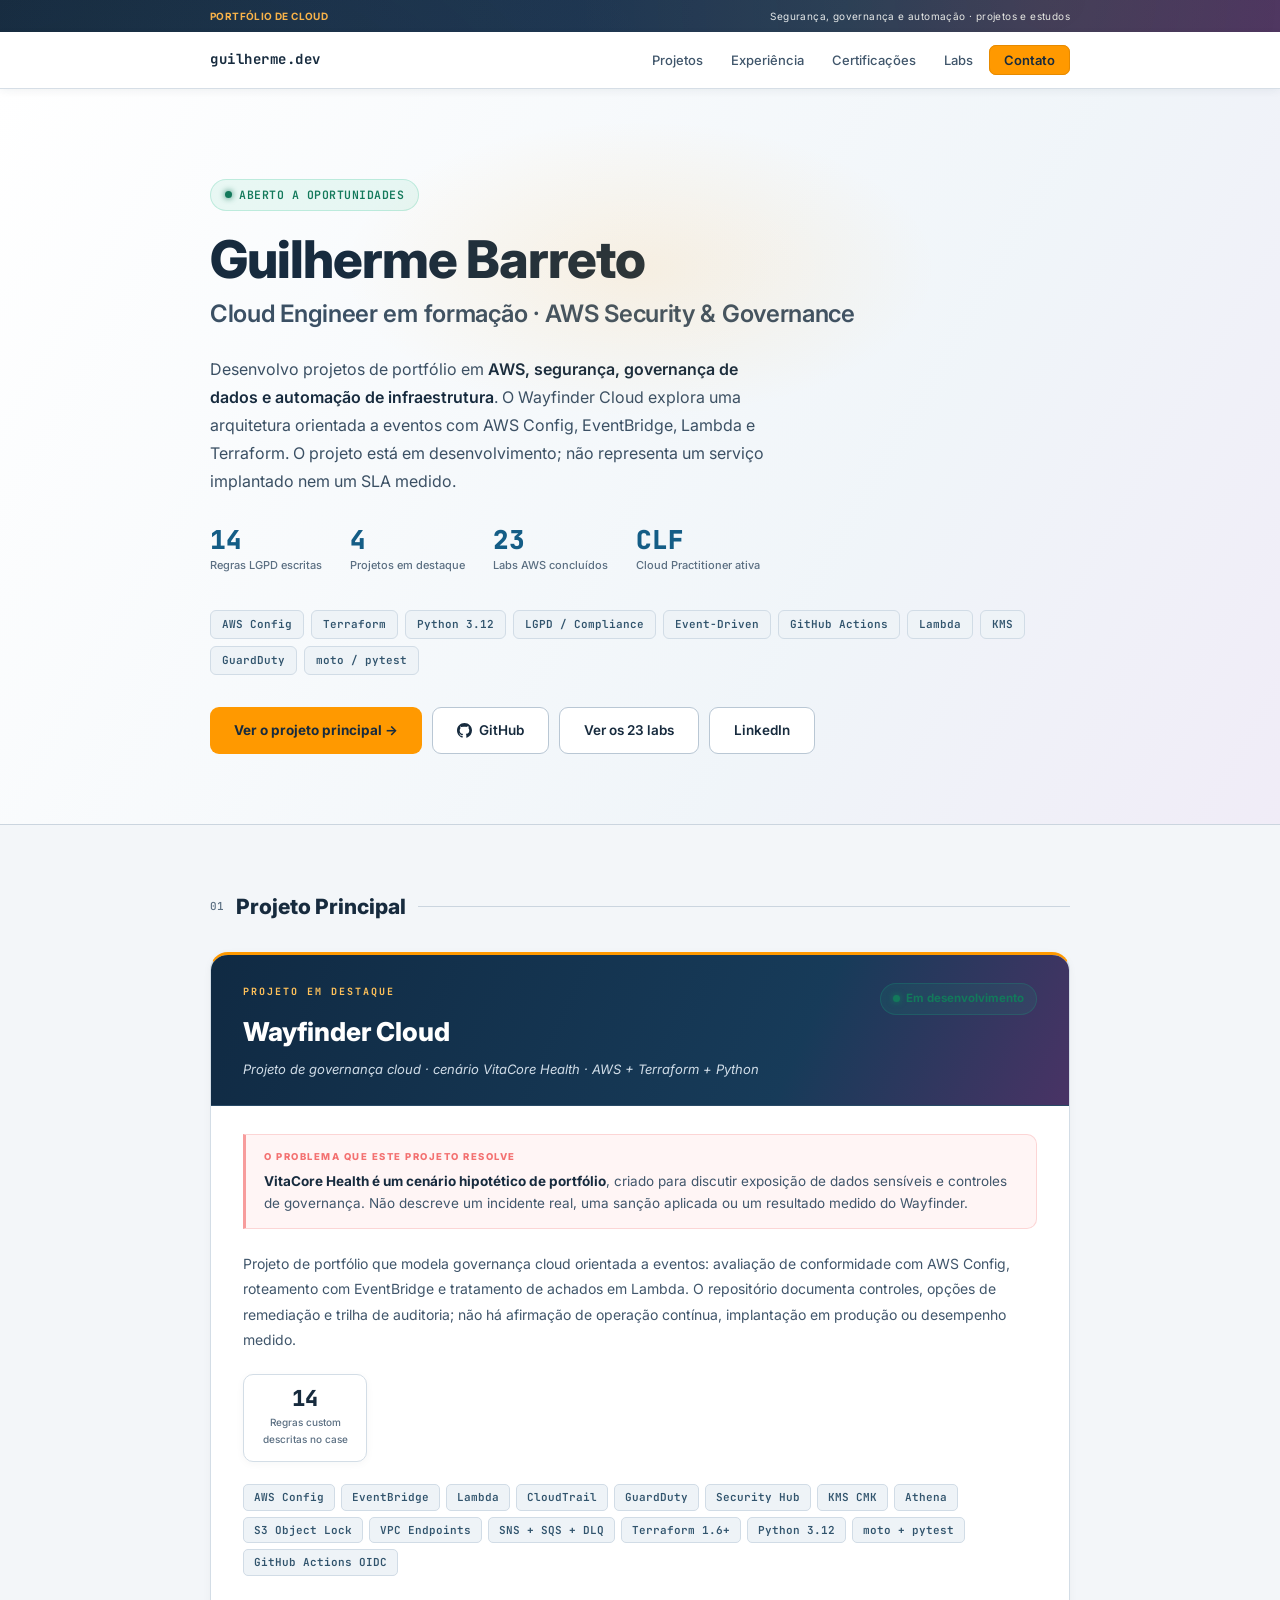
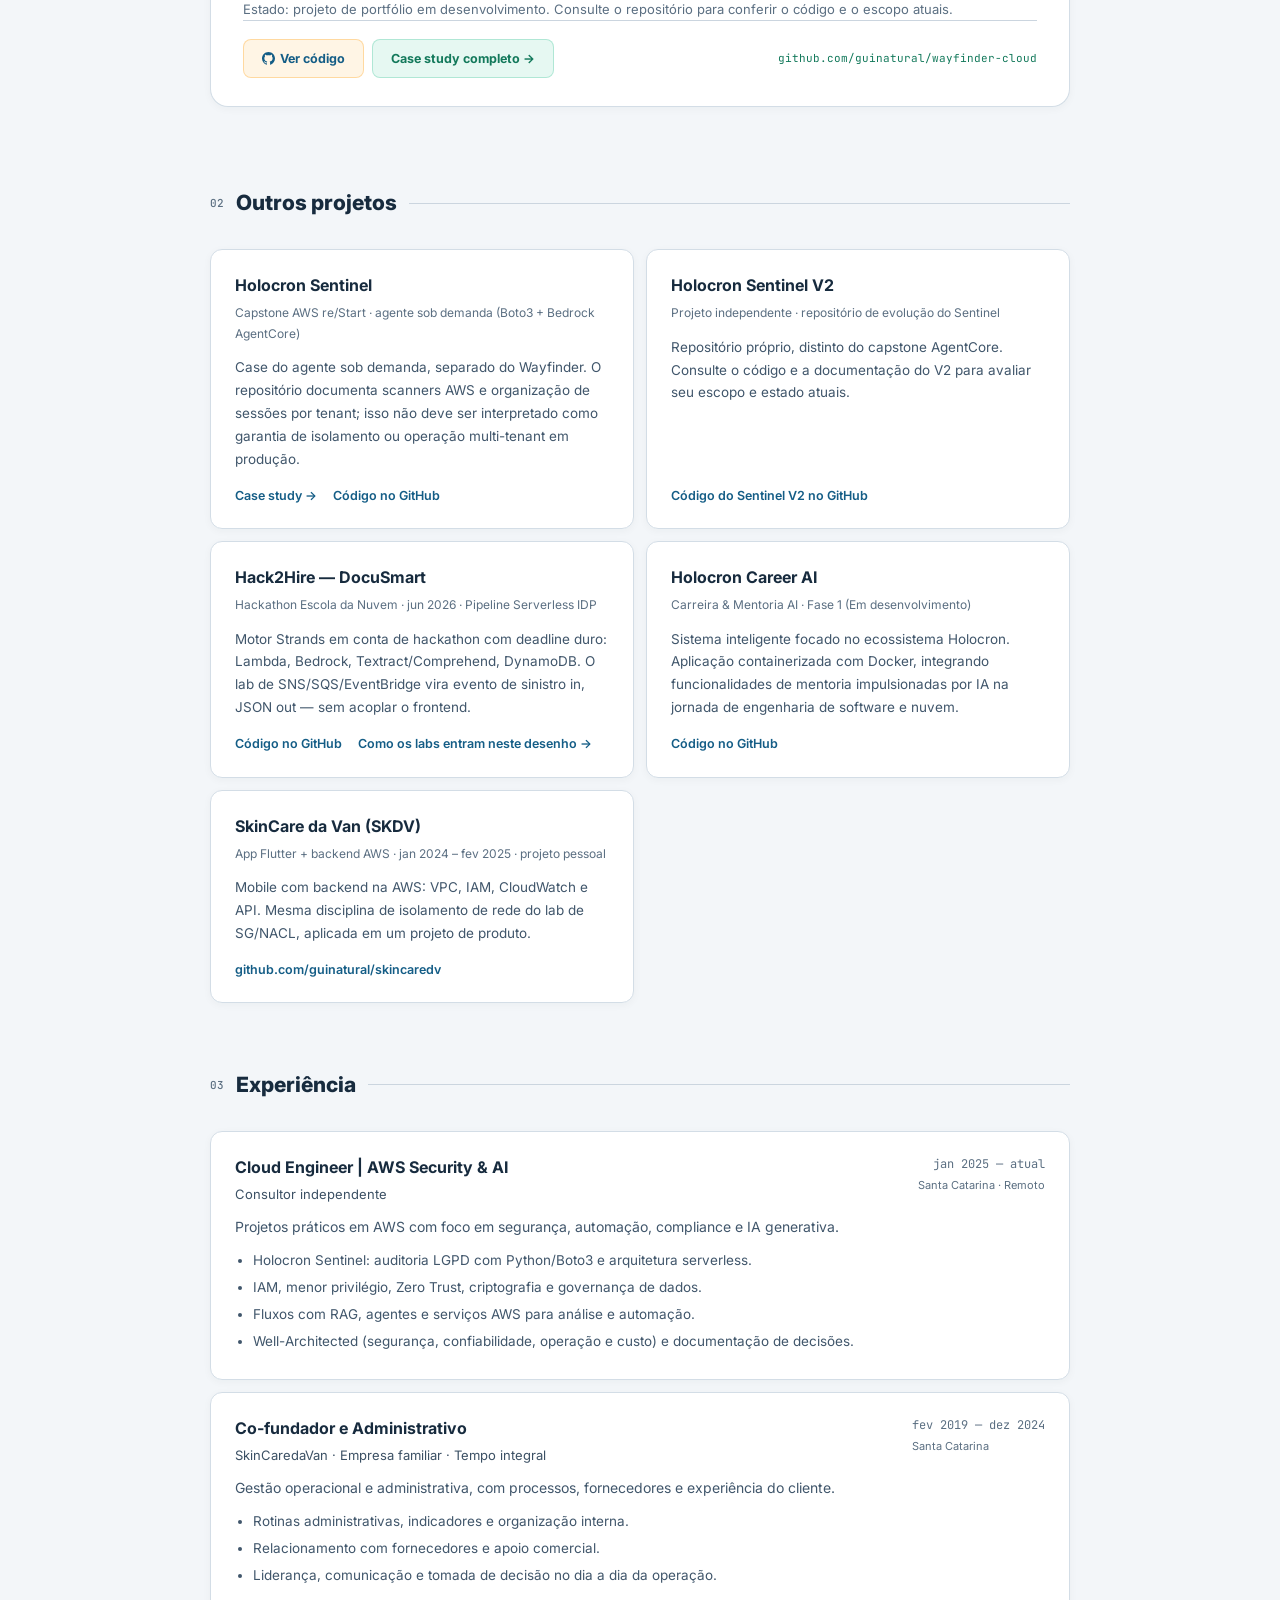
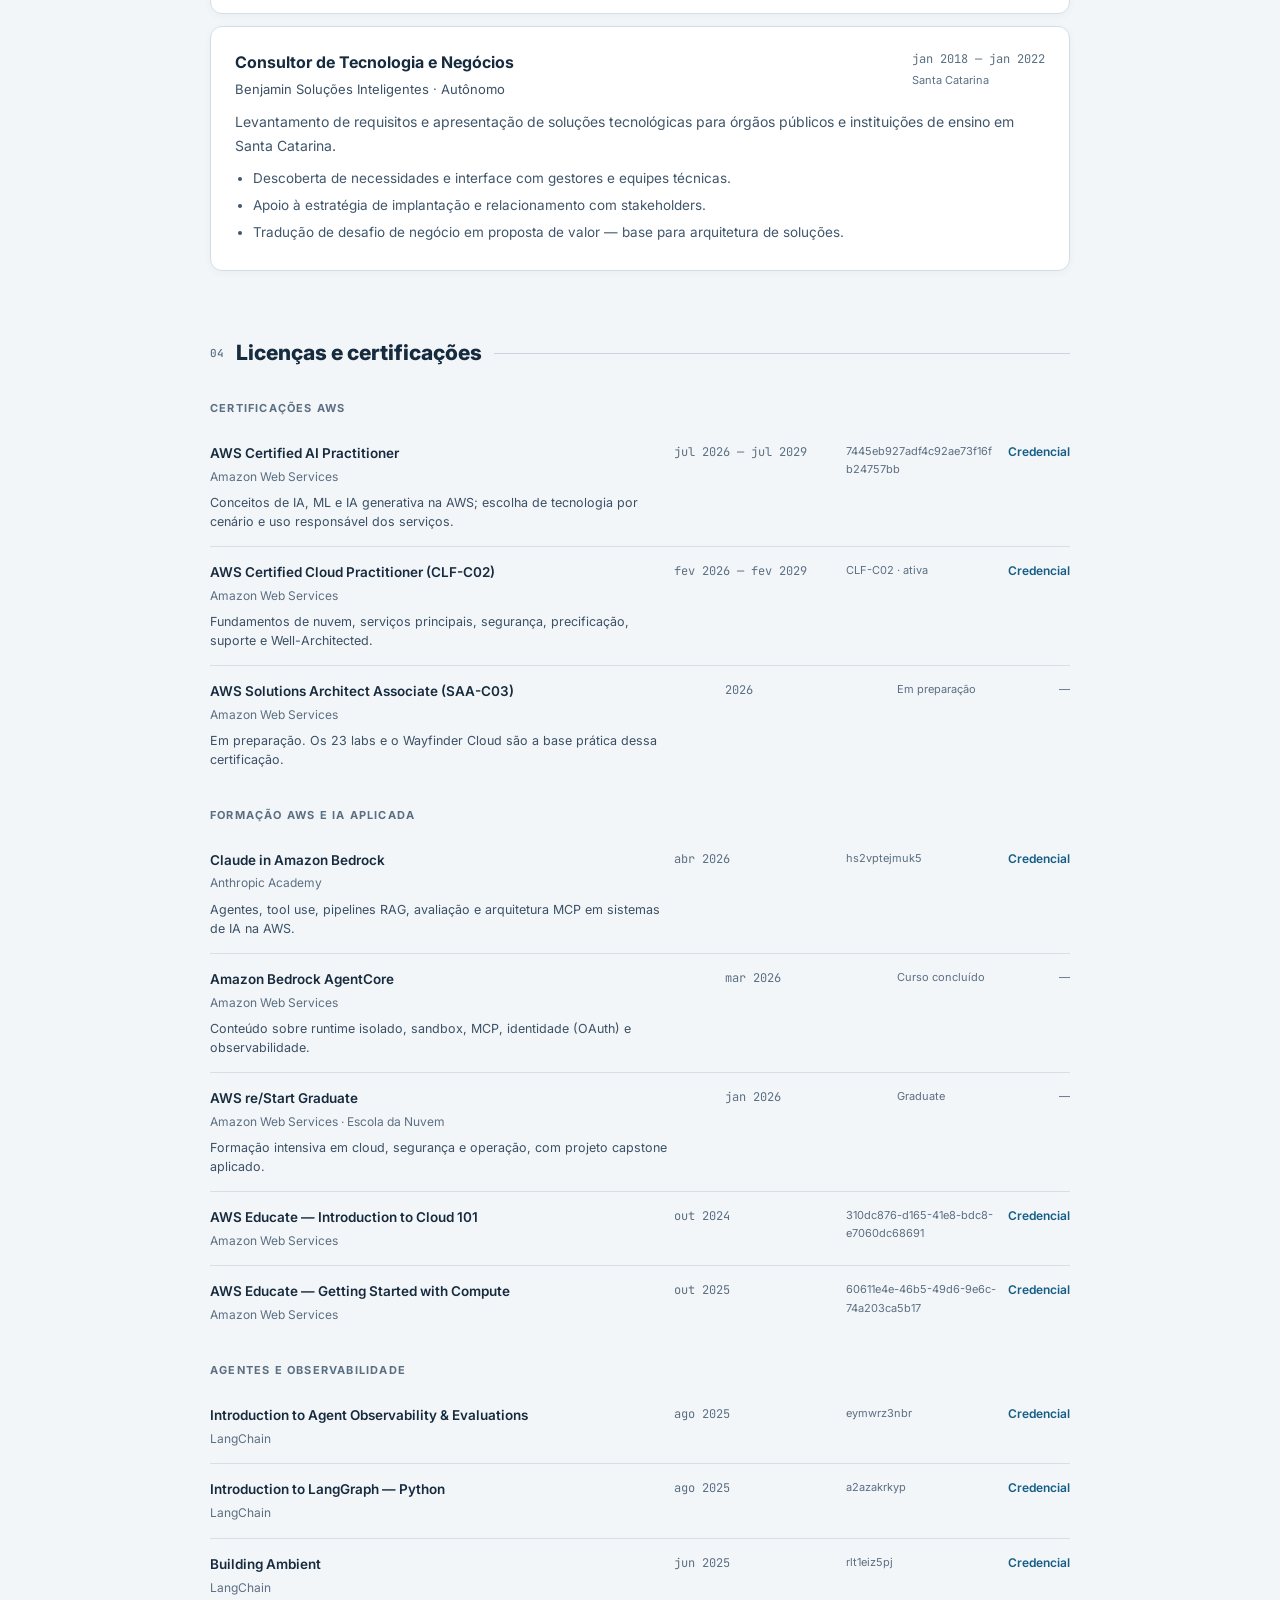
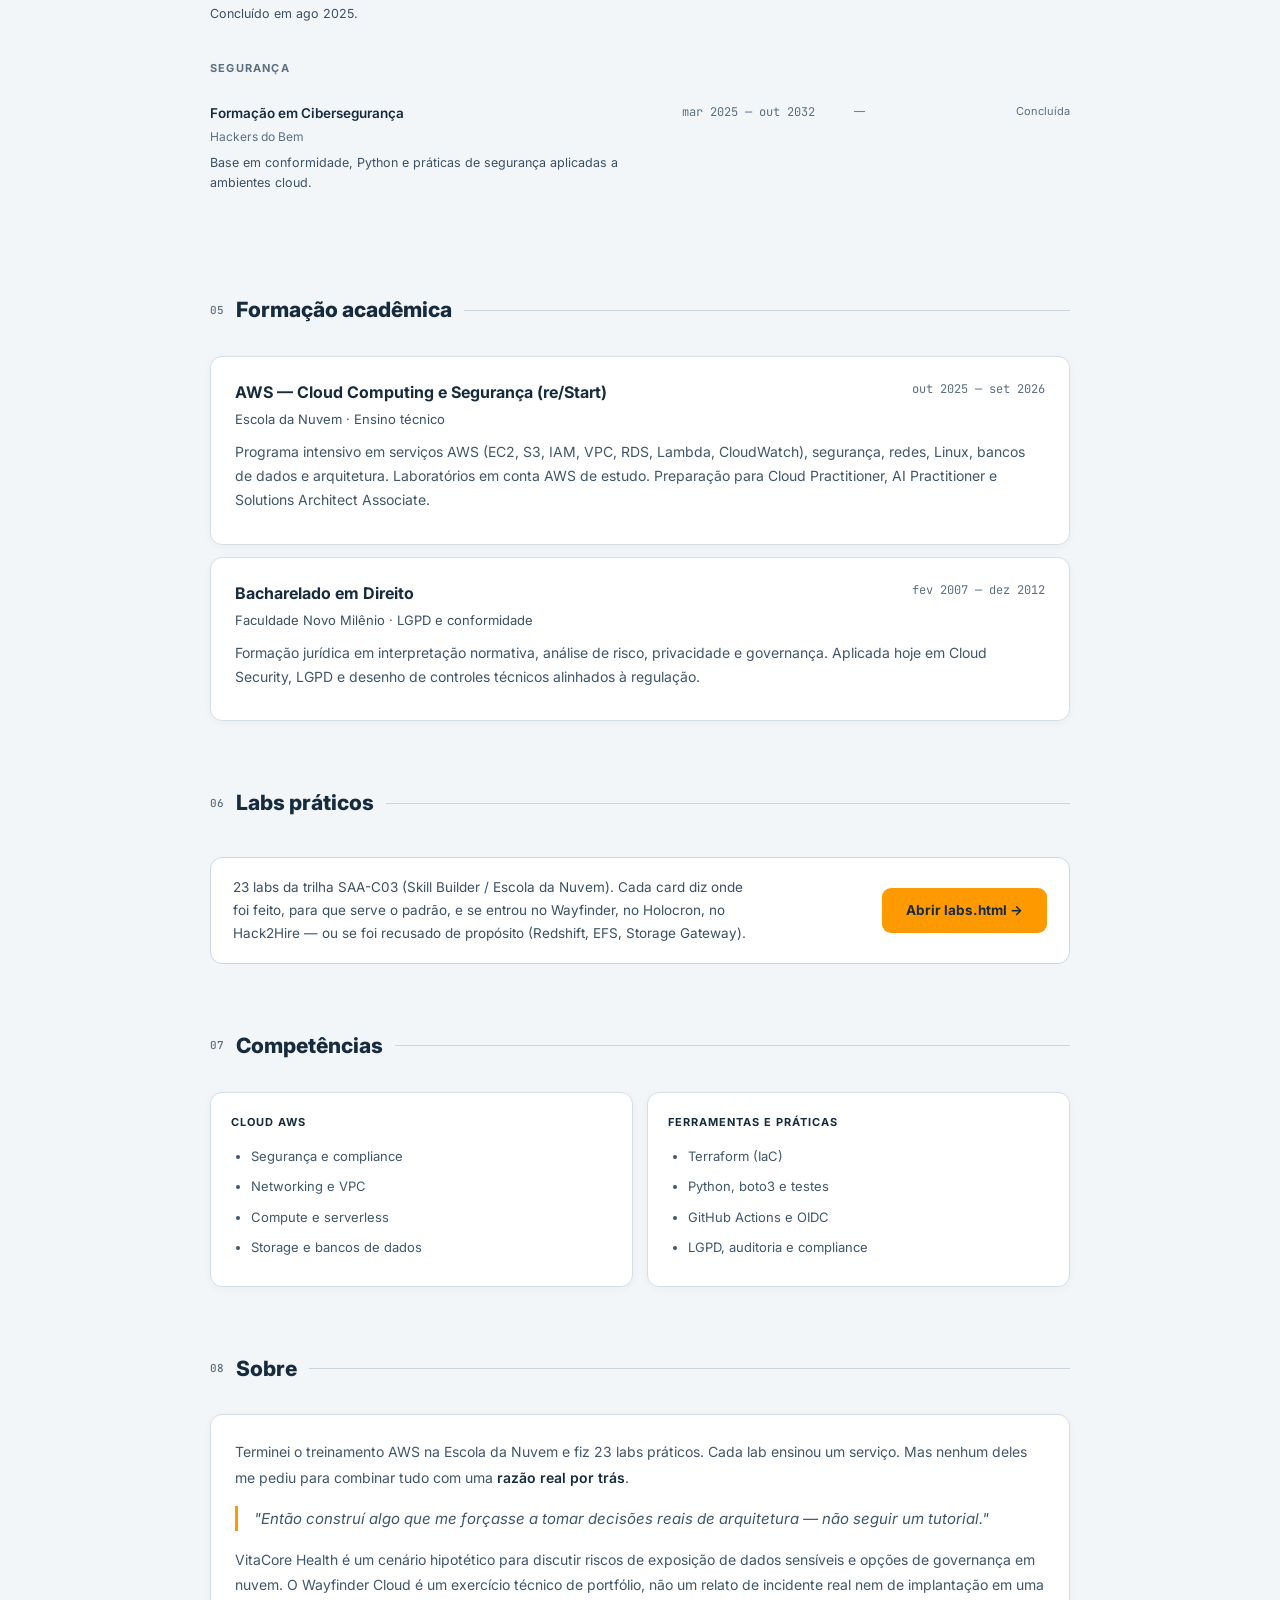
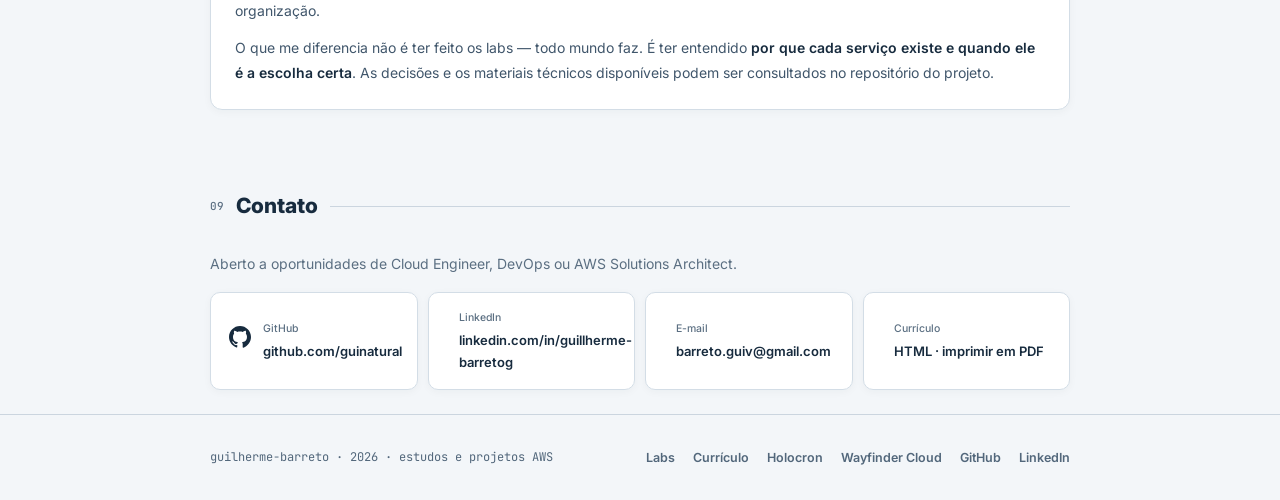
==== commit 58483c23: "style(portfolio): add AWS-inspired visual system Refresh the portfolio pages with an enterprise-styl" ====
--- a/index.html
+++ b/index.html
@@ -14,21 +14,21 @@
 @import url('https://fonts.googleapis.com/css2?family=Inter:wght@300;400;500;600;700;800&family=JetBrains+Mono:wght@400;500;700&display=swap');
 
 :root {
-  --bg:     #08090f;
-  --bg2:    #0f1117;
-  --bg3:    #161b27;
-  --bg4:    #1a2235;
-  --borda:  #1e2d45;
-  --txt:    #e2e8f0;
-  --muted:  #64748b;
-  --dim:    #94a3b8;
-  --blue:   #3b82f6;
-  --green:  #10b981;
-  --amber:  #f59e0b;
-  --purple: #a855f7;
-  --ciano:  #06b6d4;
-  --red:    #ef4444;
-  --pink:   #ec4899;
+  --bg:     #0b1422;
+  --bg2:    #111f30;
+  --bg3:    #17283c;
+  --bg4:    #1d334b;
+  --borda:  #2b4259;
+  --txt:    #f2f5f8;
+  --muted:  #9aabbc;
+  --dim:    #c0ccd7;
+  --blue:   #ff9900;
+  --green:  #56c7a5;
+  --amber:  #ffc15a;
+  --purple: #ffb547;
+  --ciano:  #8ebbd8;
+  --red:    #ff7777;
+  --pink:   #f08a39;
 }
 
 *, *::before, *::after { box-sizing: border-box; margin: 0; padding: 0; }
@@ -46,22 +46,8 @@
   content: '';
   position: fixed; inset: 0; z-index: 0; pointer-events: none;
   background-image:
-    radial-gradient(1px 1px at  8% 12%, rgba(255,255,255,.7), transparent),
-    radial-gradient(1px 1px at 22% 38%, rgba(255,255,255,.5), transparent),
-    radial-gradient(1px 1px at 45%  7%, rgba(255,255,255,.6), transparent),
-    radial-gradient(1.5px 1.5px at 63% 22%, rgba(255,255,255,.4), transparent),
-    radial-gradient(1px 1px at 78% 55%, rgba(255,255,255,.5), transparent),
-    radial-gradient(1px 1px at 91%  9%, rgba(255,255,255,.6), transparent),
-    radial-gradient(1px 1px at  5% 68%, rgba(255,255,255,.4), transparent),
-    radial-gradient(1.5px 1.5px at 52% 79%, rgba(255,255,255,.5), transparent),
-    radial-gradient(1px 1px at 88% 42%, rgba(255,255,255,.3), transparent),
-    radial-gradient(1px 1px at 35% 91%, rgba(255,255,255,.4), transparent),
-    radial-gradient(1px 1px at 14% 55%, rgba(255,255,255,.3), transparent),
-    radial-gradient(1px 1px at 72% 33%, rgba(255,255,255,.5), transparent),
-    radial-gradient(1px 1px at 17% 52%, rgba(59,130,246,.4), transparent),
-    radial-gradient(1px 1px at 84% 28%, rgba(16,185,129,.35), transparent),
-    radial-gradient(1px 1px at 60% 65%, rgba(168,85,247,.3), transparent),
-    radial-gradient(1px 1px at 40% 85%, rgba(6,182,212,.3), transparent);
+    radial-gradient(ellipse at 80% 2%, rgba(255,153,0,.09), transparent 32%),
+    radial-gradient(ellipse at 12% 20%, rgba(82,145,190,.08), transparent 34%);
 }
 
 /* ── LAYOUT ── */
@@ -70,7 +56,7 @@
 /* ── NAV ── */
 nav {
   position: sticky; top: 0; z-index: 100;
-  background: rgba(8,9,15,.9);
+  background: rgba(11,20,34,.94);
   backdrop-filter: blur(16px);
   border-bottom: 1px solid var(--borda);
   padding: 0;
@@ -93,19 +79,19 @@
 }
 .nav-links a:hover { color: var(--txt); background: rgba(255,255,255,.05); }
 .nav-links .nav-gh {
-  background: rgba(59,130,246,.12); color: var(--blue);
-  border: 1px solid rgba(59,130,246,.25); border-radius: 7px;
+  background: rgba(255,153,0,.1); color: var(--blue);
+  border: 1px solid rgba(255,153,0,.3); border-radius: 7px;
   padding: 6px 14px; font-weight: 600;
 }
-.nav-links .nav-gh:hover { background: rgba(59,130,246,.2); }
+.nav-links .nav-gh:hover { background: rgba(255,153,0,.18); }
 a:focus-visible, button:focus-visible { outline: 2px solid var(--ciano); outline-offset: 3px; }
 
 /* ── HERO ── */
 #hero { padding: 90px 0 70px; border-bottom: 1px solid var(--borda); position: relative; }
 .hero-glow {
   position: absolute; top: -60px; left: 50%; transform: translateX(-50%);
-  width: 600px; height: 300px; border-radius: 50%;
-  background: radial-gradient(ellipse, rgba(59,130,246,.06) 0%, transparent 70%);
+  width: min(600px, 100%); height: 300px; border-radius: 50%;
+  background: radial-gradient(ellipse, rgba(255,153,0,.1) 0%, transparent 70%);
   pointer-events: none;
 }
 .hero-available {
@@ -147,6 +133,7 @@
 .hero-stat .hs-val {
   font-size: 26px; font-weight: 800; line-height: 1;
   font-family: 'JetBrains Mono', monospace;
+  color: var(--blue);
 }
 .hero-stat .hs-lbl { font-size: 11px; color: var(--muted); font-weight: 500; margin-top: 3px; }
 
@@ -195,8 +182,8 @@
   margin-bottom: 14px;
 }
 .proj-feat:hover {
-  border-color: rgba(59,130,246,.4);
-  box-shadow: 0 0 40px rgba(59,130,246,.06);
+  border-color: rgba(255,153,0,.5);
+  box-shadow: 0 12px 36px rgba(255,153,0,.08);
 }
 .pf-top {
   background: linear-gradient(135deg, #0a1628 0%, #111f3a 100%);
@@ -250,6 +237,7 @@
 .mc, .mb, .mg, .ma, .mp, .mr { color: var(--txt); }
 
 .stack { display: flex; flex-wrap: wrap; gap: 6px; margin-bottom: 22px; }
+.stack { list-style: none; padding: 0; }
 .si {
   font-family: 'JetBrains Mono', monospace; font-size: 11px; font-weight: 600;
   padding: 3px 10px; border-radius: 5px;
@@ -267,9 +255,9 @@
   text-decoration: none; display: inline-flex; align-items: center; gap: 5px;
   transition: all .2s;
 }
-.lbtn-gh   { background: rgba(59,130,246,.1); color: var(--blue); border: 1px solid rgba(59,130,246,.25); }
+.lbtn-gh   { background: rgba(255,153,0,.1); color: var(--blue); border: 1px solid rgba(255,153,0,.3); }
 .lbtn-case { background: rgba(16,185,129,.1); color: var(--green); border: 1px solid rgba(16,185,129,.25); }
-.lbtn-gh:hover   { background: rgba(59,130,246,.2); }
+.lbtn-gh:hover   { background: rgba(255,153,0,.18); }
 .lbtn-case:hover { background: rgba(16,185,129,.2); }
 
 /* ── TIMELINE PROJETO ── */
@@ -420,6 +408,11 @@
   padding: 18px 22px; margin-top: 8px;
 }
 .labs-cta p { font-size: 13.5px; color: var(--dim); max-width: 520px; }
+.proj-feat { border-top: 2px solid var(--blue); }
+.pf-top { background: linear-gradient(120deg, #172b40, #102033 70%); }
+.proj-card, .exp-card, .skill-group, .story-card, .contact-card { box-shadow: 0 10px 28px rgba(0,0,0,.12); }
+.hero-tags { list-style: none; padding: 0; }
+.hero-tags .tag { display: inline-flex; align-items: center; }
 
 /* ── ABOUT / STORY ── */
 .story-card {
@@ -478,10 +471,17 @@
   *, *::before, *::after { animation-duration: .01ms !important; transition-duration: .01ms !important; }
 }
 </style>
+<link rel="stylesheet" href="portfolio-theme.css">
 </head>
 <body>
 
 <!-- NAV -->
+<div class="utility-bar">
+  <div class="utility-inner">
+    <strong>PORTFÓLIO DE CLOUD</strong>
+    <span>Segurança, governança e automação · projetos e estudos</span>
+  </div>
+</div>
 <nav>
   <div class="nav-inner">
     <a href="index.html" class="nav-brand">guilherme.dev</a>
@@ -530,18 +530,18 @@
       </div>
     </div>
 
-    <div class="hero-tags">
-      <span class="tag tc">AWS Config</span>
-      <span class="tag tb">Terraform</span>
-      <span class="tag tg">Python 3.12</span>
-      <span class="tag ta">LGPD / Compliance</span>
-      <span class="tag tp">Event-Driven</span>
-      <span class="tag tc">GitHub Actions</span>
-      <span class="tag tb">Lambda</span>
-      <span class="tag tg">KMS</span>
-      <span class="tag ta">GuardDuty</span>
-      <span class="tag tp">moto / pytest</span>
-    </div>
+    <ul class="hero-tags" aria-label="Tecnologias e práticas">
+      <li class="tag tc">AWS Config</li>
+      <li class="tag tb">Terraform</li>
+      <li class="tag tg">Python 3.12</li>
+      <li class="tag ta">LGPD / Compliance</li>
+      <li class="tag tp">Event-Driven</li>
+      <li class="tag tc">GitHub Actions</li>
+      <li class="tag tb">Lambda</li>
+      <li class="tag tg">KMS</li>
+      <li class="tag ta">GuardDuty</li>
+      <li class="tag tp">moto / pytest</li>
+    </ul>
 
     <div class="hero-cta">
       <a href="#projeto" class="btn-p">Ver o projeto principal →</a>
@@ -595,16 +595,16 @@
           <div class="metric"><div class="mv ma">14</div><div class="ml">Regras custom descritas no case</div></div>
         </div>
 
-        <div class="stack">
-          <span class="si">AWS Config</span><span class="si">EventBridge</span>
-          <span class="si">Lambda</span><span class="si">CloudTrail</span>
-          <span class="si">GuardDuty</span><span class="si">Security Hub</span>
-          <span class="si">KMS CMK</span><span class="si">Athena</span>
-          <span class="si">S3 Object Lock</span><span class="si">VPC Endpoints</span>
-          <span class="si">SNS + SQS + DLQ</span><span class="si">Terraform 1.6+</span>
-          <span class="si">Python 3.12</span><span class="si">moto + pytest</span>
-          <span class="si">GitHub Actions OIDC</span>
-        </div>
+        <ul class="stack" aria-label="Tecnologias e serviços considerados no projeto">
+          <li class="si">AWS Config</li><li class="si">EventBridge</li>
+          <li class="si">Lambda</li><li class="si">CloudTrail</li>
+          <li class="si">GuardDuty</li><li class="si">Security Hub</li>
+          <li class="si">KMS CMK</li><li class="si">Athena</li>
+          <li class="si">S3 Object Lock</li><li class="si">VPC Endpoints</li>
+          <li class="si">SNS + SQS + DLQ</li><li class="si">Terraform 1.6+</li>
+          <li class="si">Python 3.12</li><li class="si">moto + pytest</li>
+          <li class="si">GitHub Actions OIDC</li>
+        </ul>
 
         <p style="font-size:13px;color:var(--muted);">
           Estado: projeto de portfólio em desenvolvimento. Consulte o repositório para conferir o código e o escopo atuais.
--- a/portfolio-theme.css
+++ b/portfolio-theme.css
@@ -0,0 +1,434 @@
+:root {
+  --bg: #f3f6f9;
+  --bg2: #fff;
+  --bg3: #e9eff5;
+  --bg4: #dce5ee;
+  --borda: #cbd5df;
+  --txt: #172b3e;
+  --muted: #5b6f82;
+  --dim: #3b5064;
+  --blue: #145d86;
+  --green: #13795b;
+  --amber: #8c4b00;
+  --purple: #734e9b;
+  --ciano: #226a8a;
+  --red: #b42318;
+  --pink: #a33d52;
+  --accent: #ff9900;
+}
+
+html,
+body {
+  background-color: var(--bg);
+  color: var(--txt);
+}
+
+body::before {
+  background-image:
+    radial-gradient(ellipse at 82% 0, rgba(255,153,0,.08), transparent 32%),
+    radial-gradient(ellipse at 12% 18%, rgba(50,119,161,.06), transparent 34%);
+}
+
+.utility-bar {
+  background: linear-gradient(105deg,#172b3e 0%,#233c5a 66%,#493365 100%);
+  color: #e5edf4;
+  font-size: 10px;
+  letter-spacing: .04em;
+}
+
+.utility-inner {
+  max-width: 900px;
+  min-height: 32px;
+  margin: 0 auto;
+  padding: 6px 20px;
+  display: flex;
+  align-items: center;
+  justify-content: space-between;
+  gap: 12px;
+}
+
+.utility-inner strong {
+  color: #ffb547;
+  font-weight: 700;
+}
+
+nav {
+  background: rgba(255,255,255,.97);
+  border-bottom-color: #d6dee6;
+  box-shadow: 0 2px 8px rgba(23,43,62,.06);
+}
+
+.nav-brand {
+  color: #172b3e;
+}
+
+.nav-links a,
+.nav-back {
+  color: #40566b;
+}
+
+.nav-links a:hover,
+.nav-back:hover {
+  color: #0b4f78;
+  background: #edf3f8;
+}
+
+.nav-links .nav-gh {
+  color: #172b3e;
+  background: #ff9900;
+  border-color: #e68a00;
+}
+
+.nav-links .nav-gh:hover {
+  background: #ffad32;
+}
+
+a:focus-visible,
+button:focus-visible {
+  outline-color: #145d86;
+}
+
+.hero-glow {
+  width: min(600px, 100%);
+}
+
+#hero {
+  background: linear-gradient(120deg,#fff 0%,#f0f5f9 66%,#f0ecf7 100%);
+}
+
+.hero-name,
+.case-title,
+.sh h2,
+.sec-header h2 {
+  color: #172b3e;
+}
+
+.hero-stat .hs-val {
+  color: #145d86;
+}
+
+.hero-tags .tag,
+.tag,
+.si,
+.stack-item {
+  color: #31546d;
+  background: #eef3f7;
+  border-color: #d1dce6;
+}
+
+.btn-p {
+  background: #ff9900;
+  color: #172b3e;
+  border-color: #e68a00;
+}
+
+.btn-p:hover {
+  background: #ffad32;
+}
+
+.btn-o {
+  color: #172b3e;
+  background: #fff;
+  border-color: #b9c7d4;
+}
+
+.btn-o:hover {
+  border-color: #145d86;
+}
+
+.proj-feat,
+.proj-card,
+.exp-card,
+.skill-group,
+.cert-card,
+.story-card,
+.contact-card,
+.metric,
+.adr-card,
+.lesson-list li,
+.lab,
+.stack article {
+  background-color: #fff;
+  border-color: #d3dde6;
+  box-shadow: 0 2px 8px rgba(23,43,62,.04);
+}
+
+.proj-feat {
+  border-top: 3px solid #ff9900;
+}
+
+.proj-feat:hover {
+  border-color: #e68a00;
+  box-shadow: 0 12px 30px rgba(23,43,62,.1);
+}
+
+.pf-top {
+  background: linear-gradient(115deg,#102a43 0%,#173b59 68%,#493365 100%);
+  border-bottom-color: #294a66;
+}
+
+.pf-top .pf-name {
+  color: #fff;
+}
+
+.pf-top .pf-sub {
+  color: #d1dde8;
+}
+
+.pf-badge {
+  color: #ffc15a;
+}
+
+.incident p,
+.pf-desc,
+.exp-card p,
+.exp-card ul,
+.story-card p,
+.body-text,
+p.body-text {
+  color: #40566b;
+}
+
+.incident strong,
+.pf-desc strong,
+p.body-text strong {
+  color: #172b3e;
+}
+
+.story-card .quote {
+  color: #40566b;
+  border-left-color: #ff9900;
+}
+
+.exp-card strong,
+.skill-list,
+.proj-card p {
+  color: #40566b;
+}
+
+.proj-card h3,
+.exp-role,
+.cert-title,
+.skill-group h3 {
+  color: #172b3e;
+}
+
+.incident-banner {
+  background: #eef4f8;
+  border-color: #d1dfe9;
+  border-left: 4px solid #ff9900;
+}
+
+.ib-label {
+  color: #8c4b00;
+}
+
+.ib-title {
+  color: #172b3e;
+}
+
+.arch-flow {
+  background: linear-gradient(145deg,#edf3f8 0%,#f8fafc 62%,#f4eff8 100%);
+  border-color: #cbd8e3;
+}
+
+.arch-step {
+  background: #fff;
+  border-color: #cbd8e3;
+  border-top-color: #ff9900;
+}
+
+.arch-service {
+  color: #8c4b00;
+}
+
+.arch-step strong {
+  color: #172b3e;
+}
+
+.arch-step span:last-child,
+.arch-flow figcaption,
+.arch-outputs span {
+  color: #52677b;
+}
+
+.arch-step::after {
+  border-color: #145d86 !important;
+}
+
+.arch-output,
+.arch-tool {
+  background: #f8fafc;
+  border-color: #d1dce6;
+}
+
+.arch-output strong {
+  color: #145d86;
+}
+
+.arch-tool:nth-child(even) {
+  background: #f5f1f8;
+  border-color: #d9cee6;
+}
+
+.audit-lane {
+  border-top-color: #d3dde6;
+}
+
+.audit-lane h3 {
+  color: #40566b;
+}
+
+.table-wrap {
+  border-color: #cbd5df;
+  background: #fff;
+}
+
+.rules-table thead tr {
+  background: #edf3f8;
+}
+
+.rules-table thead th {
+  color: #40566b;
+  border-bottom-color: #cbd5df;
+}
+
+.rules-table tbody tr {
+  border-bottom-color: #e4eaf0;
+}
+
+.rules-table tbody tr:hover {
+  background: #f5f8fb;
+}
+
+.rules-table tbody td {
+  color: #253c52;
+}
+
+.rules-table tbody td:first-child {
+  color: #145d86;
+}
+
+.adr-why {
+  color: #52677b;
+}
+
+.lesson-list li {
+  color: #30465b;
+}
+
+.cta-box {
+  background: linear-gradient(115deg,#102a43 0%,#173b59 68%,#493365 100%);
+  border-color: #294a66;
+}
+
+.cta-box h3 {
+  color: #fff;
+}
+
+.cta-box p {
+  color: #d1dde8;
+}
+
+.stack article p,
+.lab .block p,
+.lab .block li,
+.lede {
+  color: #40566b;
+}
+
+.lab {
+  border-top: 2px solid #ff9900;
+}
+
+.lab h2,
+.stack h3 {
+  color: #172b3e;
+}
+
+.lab-num,
+.kicker,
+.block h3,
+.stack .src {
+  color: #52677b;
+}
+
+.tag.proj {
+  color: #8c4b00;
+  border-color: #e6b56f;
+  background: #fff7e8;
+}
+
+.lf-btn {
+  background: #fff;
+  color: #40566b;
+  border-color: #cbd5df;
+}
+
+.lf-btn:hover,
+.lf-btn.active {
+  color: #172b3e;
+  border-color: #e68a00;
+  background: #fff3df;
+}
+
+.filters .lf-btn:focus-visible {
+  outline-color: #145d86;
+}
+
+.cert-row {
+  border-bottom-color: #d6dee6;
+}
+
+.cert-link,
+.proj-card a,
+.footer-links a:hover {
+  color: #145d86;
+}
+
+.contact-card {
+  color: #172b3e;
+}
+
+.cc-label,
+.proj-meta,
+.cert-issuer,
+.cert-when,
+.cert-id,
+.exp-dates,
+.exp-loc {
+  color: #5b6f82;
+}
+
+footer {
+  border-top-color: #cbd5df;
+}
+
+.footer-brand,
+.footer-left,
+.footer-links a,
+.footer-inner,
+.footer-inner a {
+  color: #52677b;
+}
+
+@media (max-width: 640px) {
+  .utility-inner {
+    align-items: flex-start;
+    flex-direction: column;
+    gap: 2px;
+  }
+
+  .utility-inner span:last-child {
+    font-size: 9px;
+  }
+}
+
+@media (prefers-reduced-motion: reduce) {
+  *,
+  *::before,
+  *::after {
+    animation-duration: .01ms !important;
+    transition-duration: .01ms !important;
+  }
+}
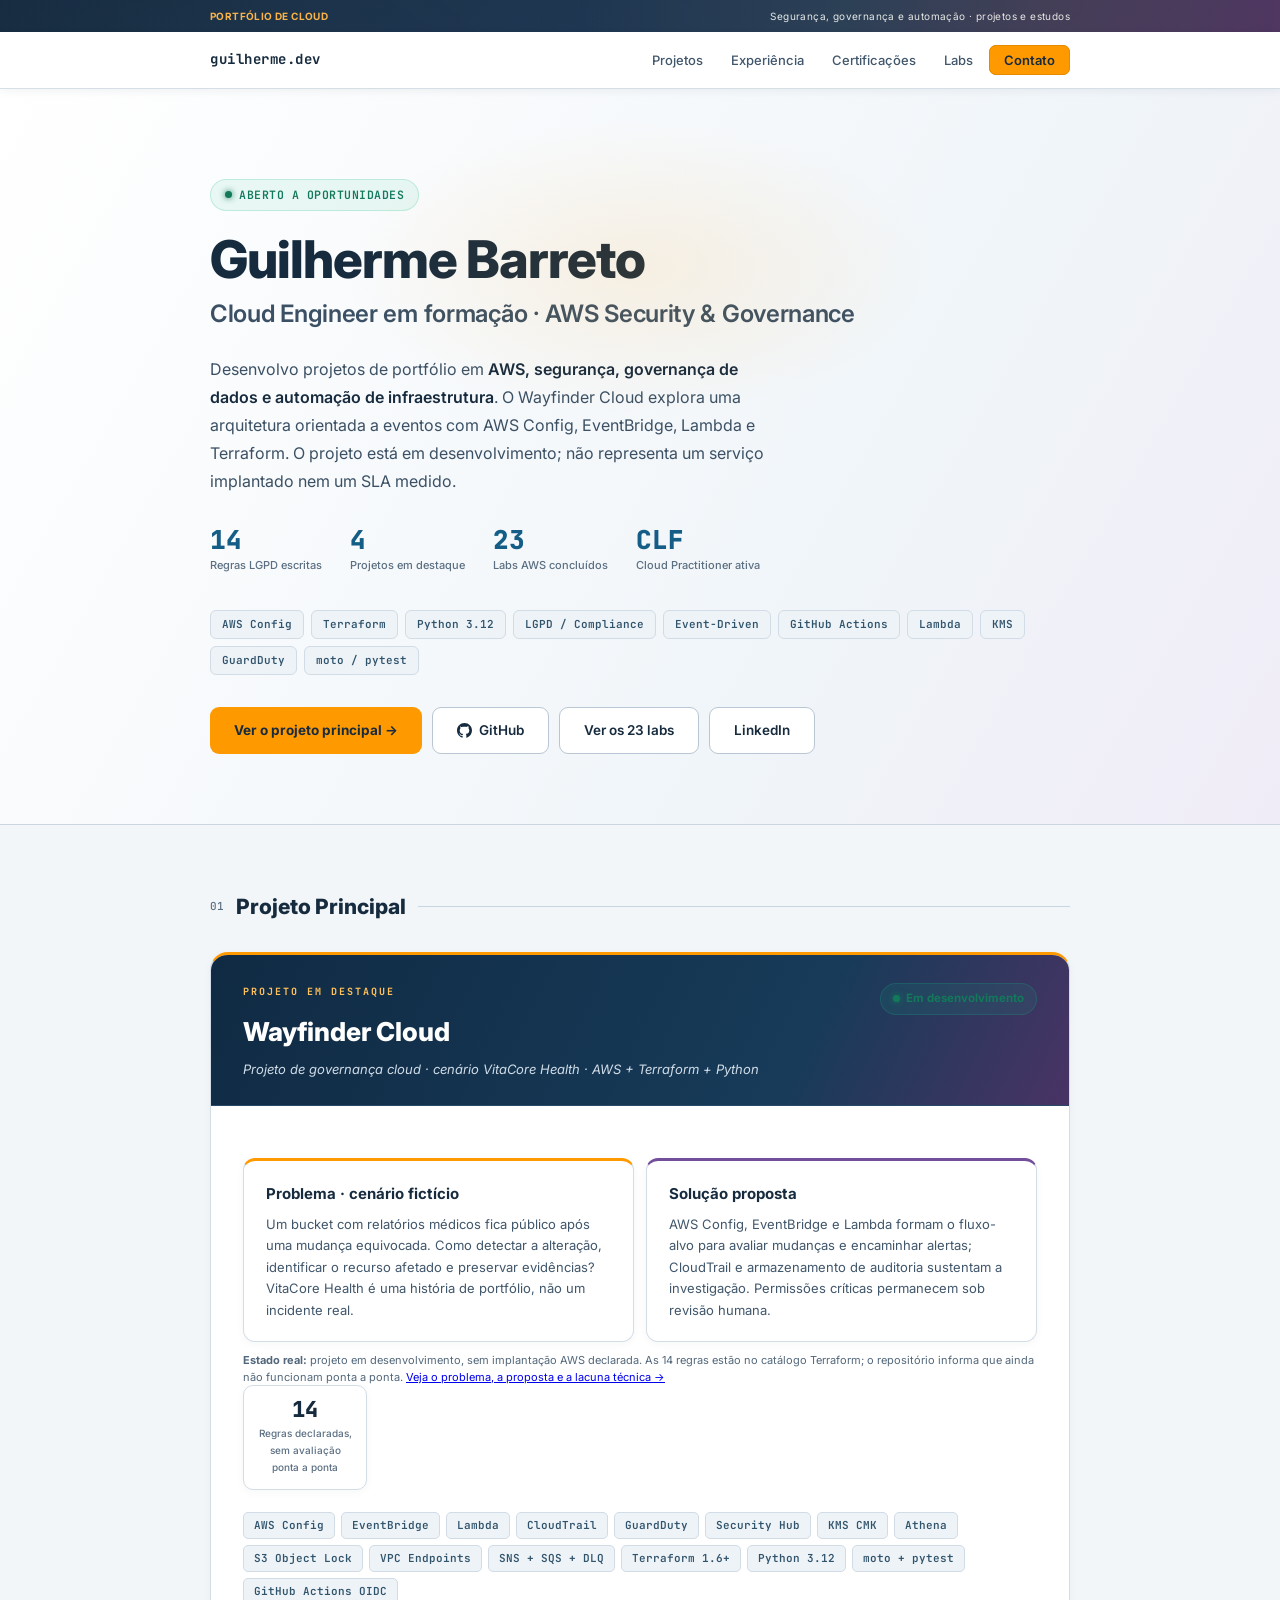
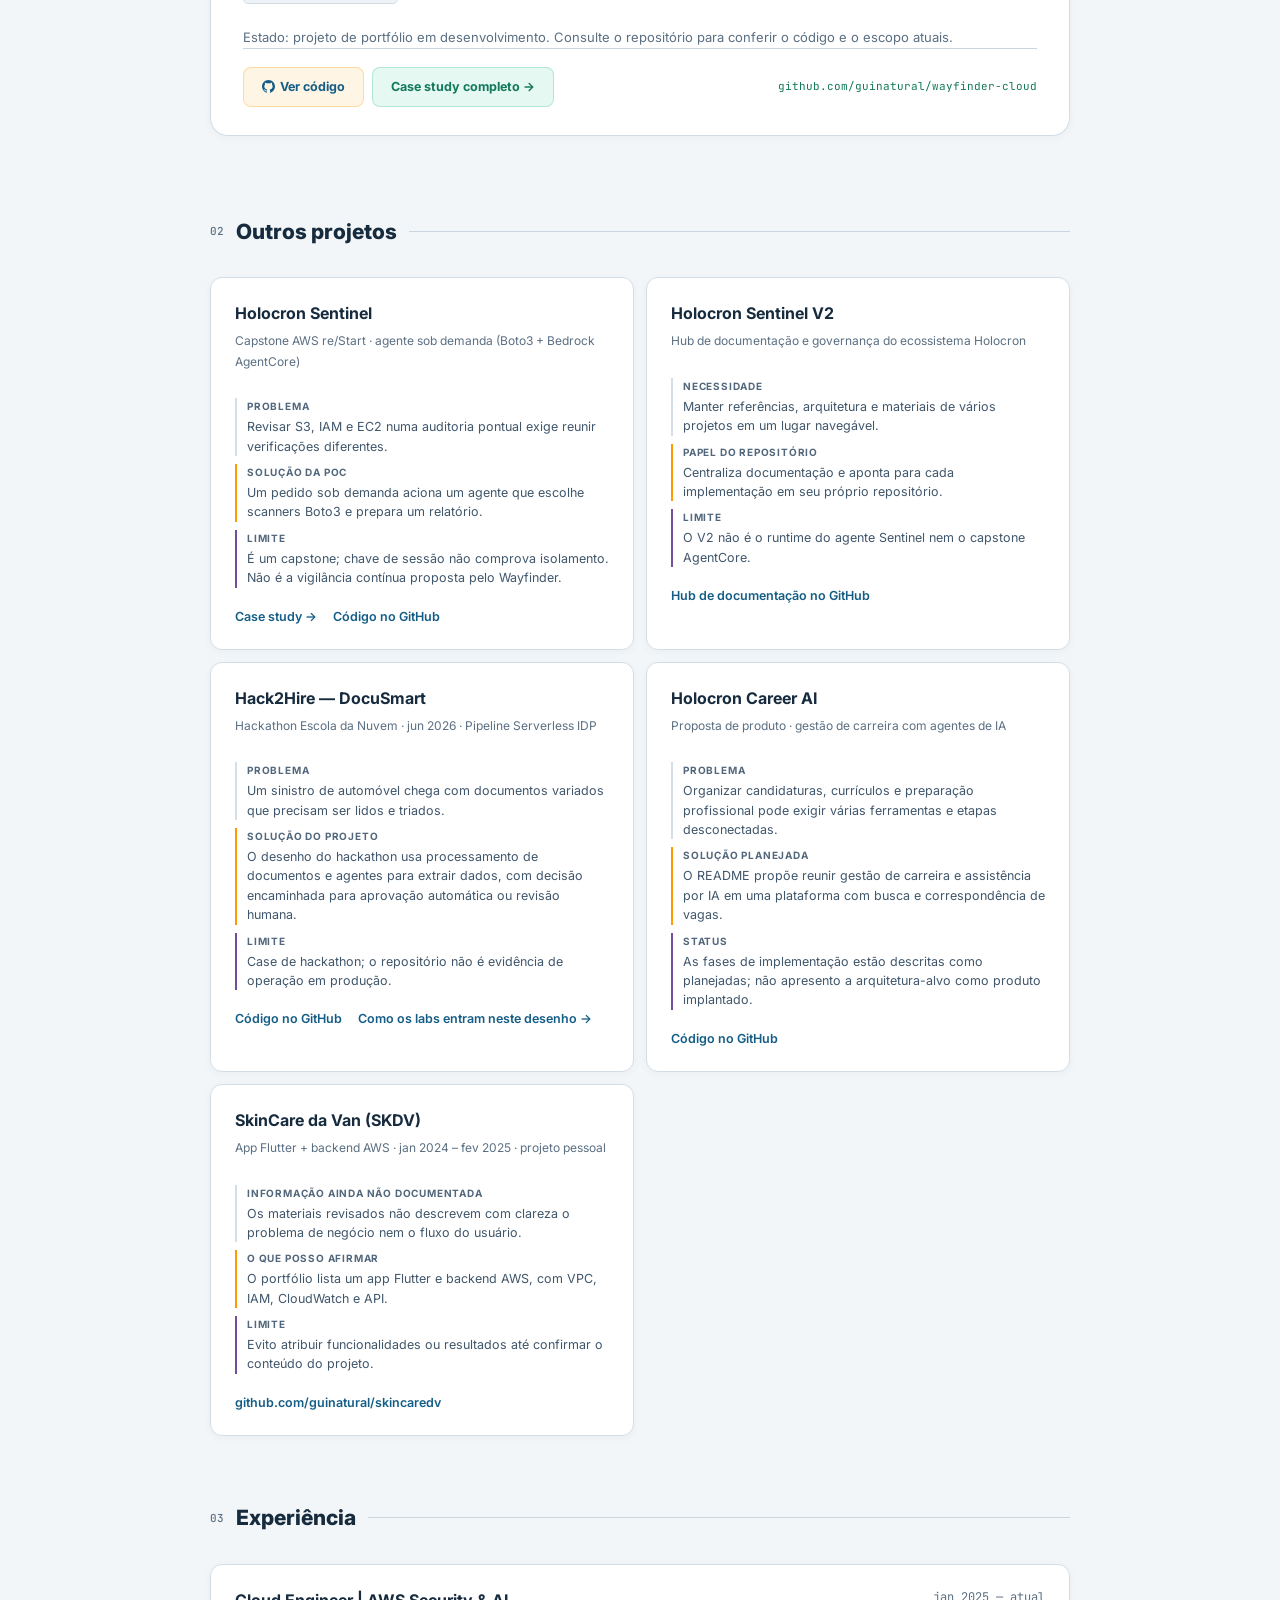
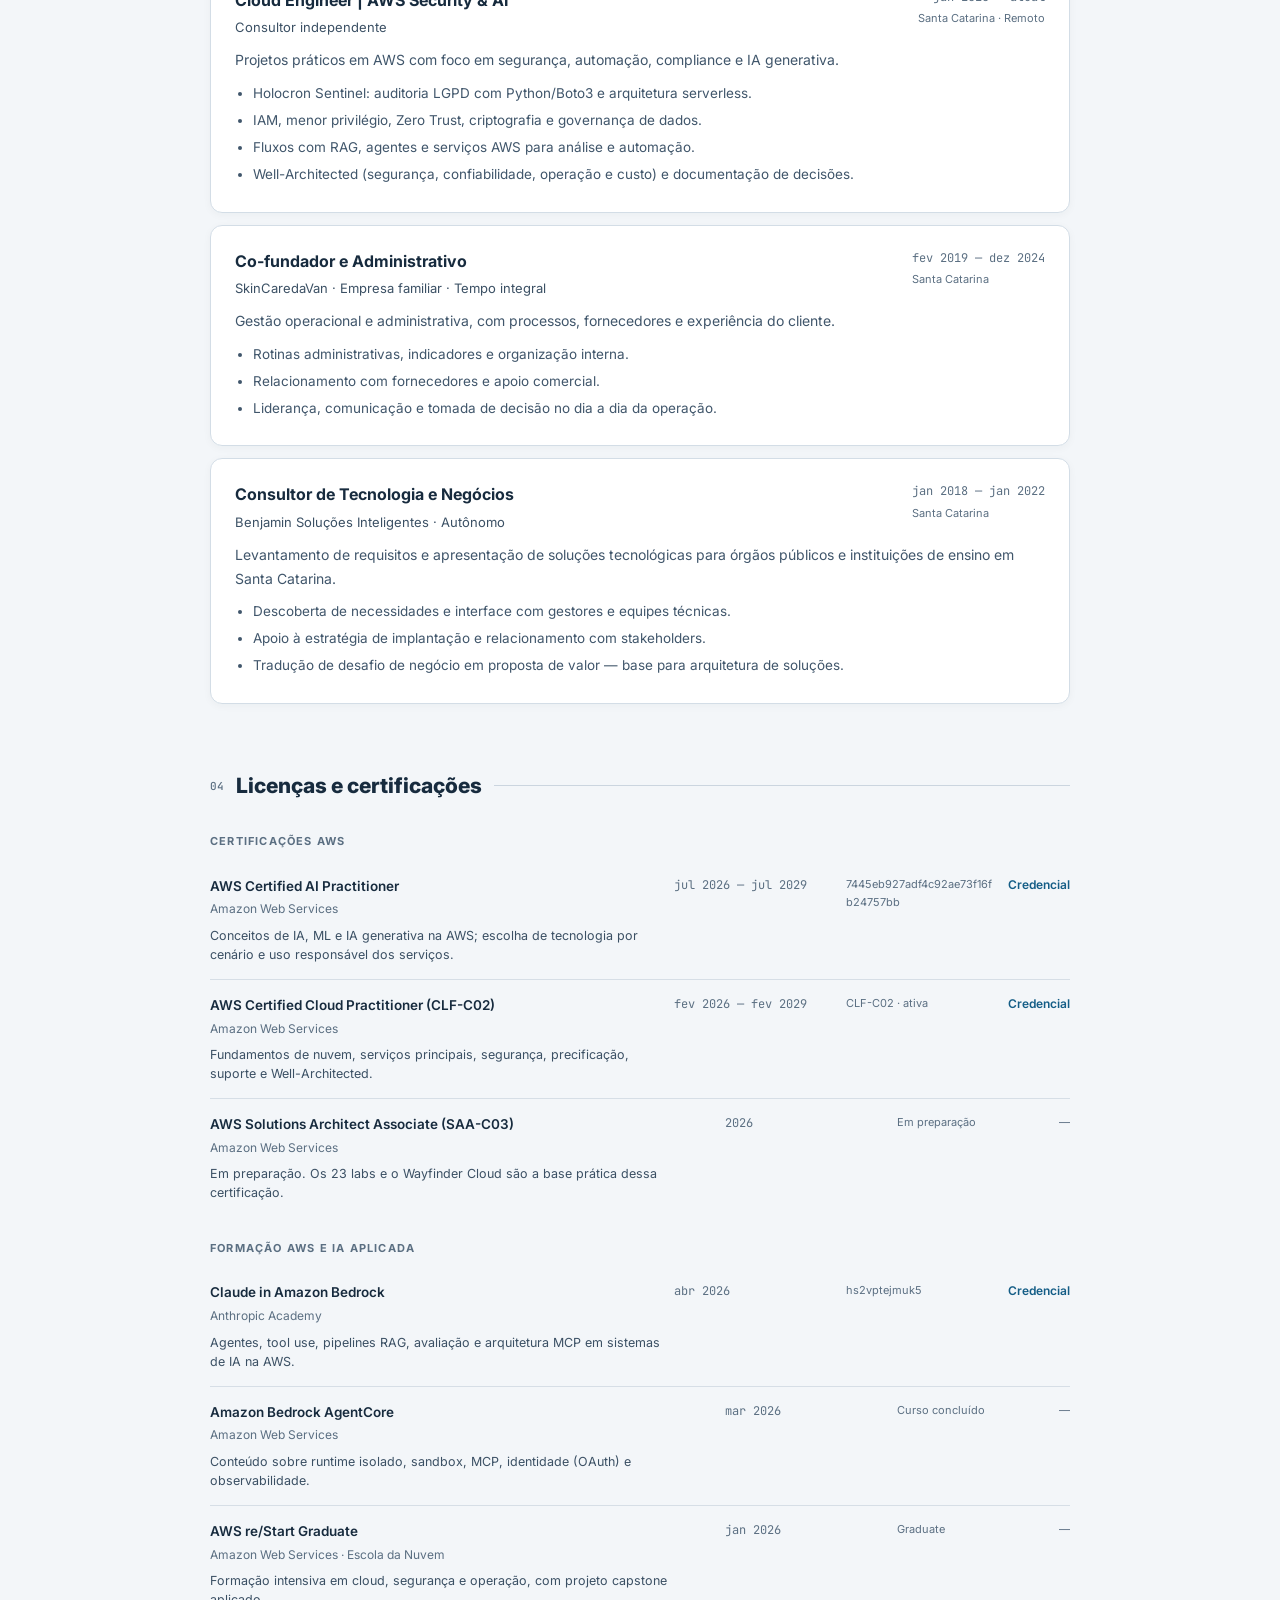
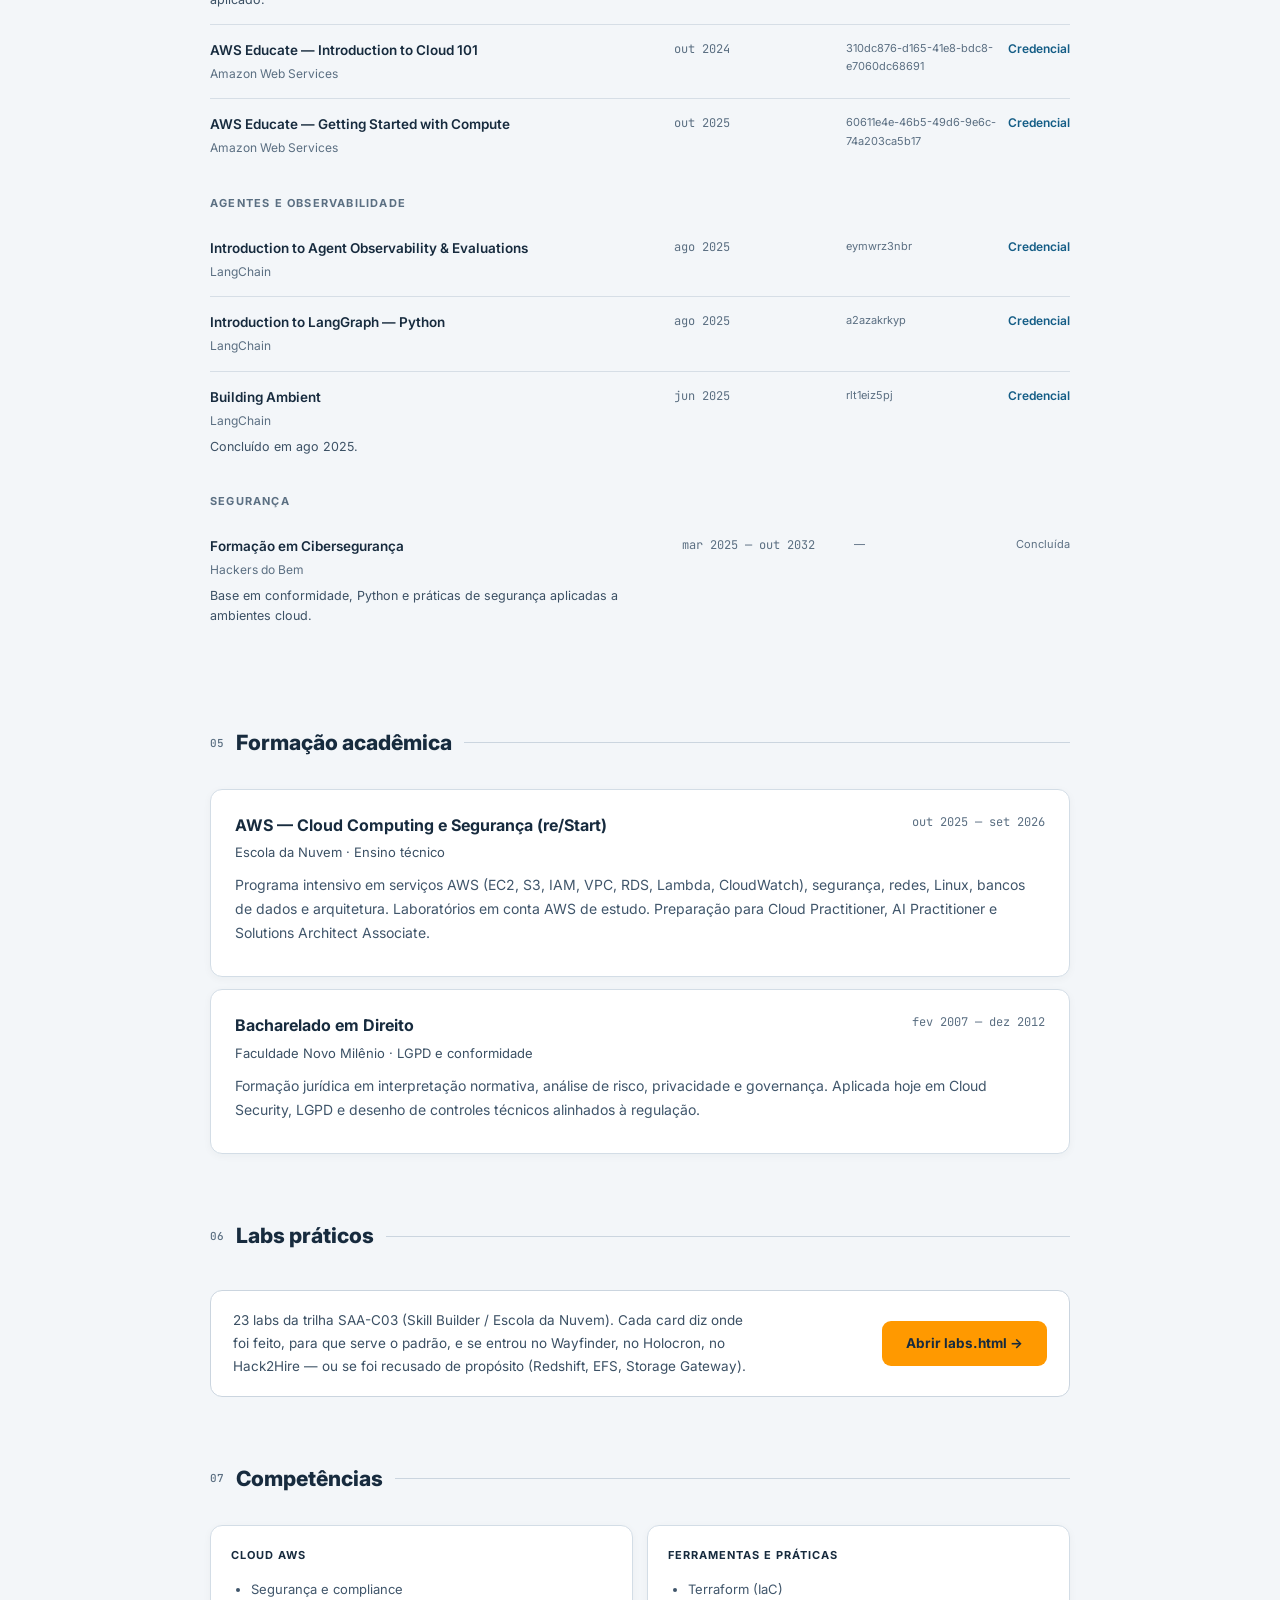
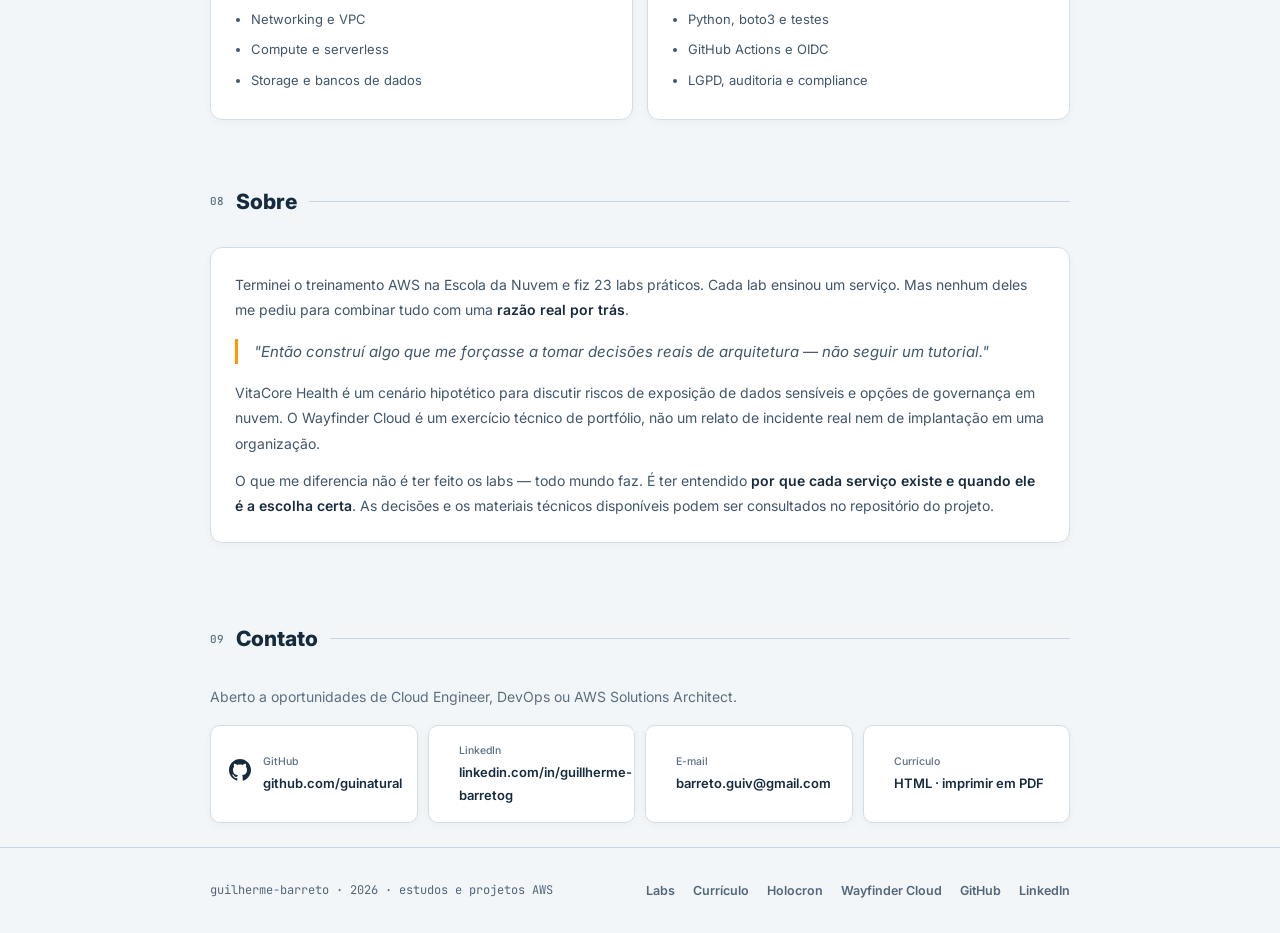
==== commit ddd22dd0: "clarify project case narratives Lead with each case's problem, proposed response, and evidence-backe" ====
--- a/index.html
+++ b/index.html
@@ -210,20 +210,6 @@
 
 .pf-body { padding: 28px 32px; }
 
-.incident {
-  background: rgba(239,68,68,.05);
-  border: 1px solid rgba(239,68,68,.18);
-  border-left: 3px solid rgba(239,68,68,.5);
-  border-radius: 0 10px 10px 0;
-  padding: 14px 18px; margin-bottom: 22px;
-}
-.incident .i-label {
-  font-size: 9.5px; font-weight: 800; letter-spacing: 1.5px;
-  text-transform: uppercase; color: rgba(239,68,68,.75); margin-bottom: 5px;
-}
-.incident p { font-size: 13.5px; color: rgba(226,232,240,.8); line-height: 1.65; }
-.incident strong { color: #fff; }
-
 .pf-desc { font-size: 14px; color: rgba(226,232,240,.8); line-height: 1.8; margin-bottom: 22px; }
 .pf-desc strong { color: #fff; font-weight: 600; }
 
@@ -575,24 +561,32 @@
       </div>
 
       <div class="pf-body">
-        <div class="incident">
-          <div class="i-label">O problema que este projeto resolve</div>
-          <p>
-            <strong>VitaCore Health é um cenário hipotético de portfólio</strong>, criado para discutir
-            exposição de dados sensíveis e controles de governança. Não descreve um incidente real,
-            uma sanção aplicada ou um resultado medido do Wayfinder.
-          </p>
-        </div>
-
-        <p class="pf-desc">
-          Projeto de portfólio que modela governança cloud orientada a eventos: avaliação de
-          conformidade com AWS Config, roteamento com EventBridge e tratamento de achados em Lambda.
-          O repositório documenta controles, opções de remediação e trilha de auditoria; não há
-          afirmação de operação contínua, implantação em produção ou desempenho medido.
+        <div class="case-story-grid" aria-label="Problema e solução proposta do Wayfinder">
+          <article class="case-story-card problem">
+            <h3>Problema · cenário fictício</h3>
+            <p>
+              Um bucket com relatórios médicos fica público após uma mudança equivocada. Como
+              detectar a alteração, identificar o recurso afetado e preservar evidências?
+              VitaCore Health é uma história de portfólio, não um incidente real.
+            </p>
+          </article>
+          <article class="case-story-card solution">
+            <h3>Solução proposta</h3>
+            <p>
+              AWS Config, EventBridge e Lambda formam o fluxo-alvo para avaliar mudanças e
+              encaminhar alertas; CloudTrail e armazenamento de auditoria sustentam a investigação.
+              Permissões críticas permanecem sob revisão humana.
+            </p>
+          </article>
+        </div>
+        <p class="project-status">
+          <strong>Estado real:</strong> projeto em desenvolvimento, sem implantação AWS declarada.
+          As 14 regras estão no catálogo Terraform; o repositório informa que ainda não funcionam
+          ponta a ponta. <a href="wayfinder.html">Veja o problema, a proposta e a lacuna técnica →</a>
         </p>
 
         <div class="metrics">
-          <div class="metric"><div class="mv ma">14</div><div class="ml">Regras custom descritas no case</div></div>
+          <div class="metric"><div class="mv ma">14</div><div class="ml">Regras declaradas, sem avaliação ponta a ponta</div></div>
         </div>
 
         <ul class="stack" aria-label="Tecnologias e serviços considerados no projeto">
@@ -638,11 +632,11 @@
       <article class="proj-card">
         <h3>Holocron Sentinel</h3>
         <div class="proj-meta">Capstone AWS re/Start · agente sob demanda (Boto3 + Bedrock AgentCore)</div>
-        <p>
-          Case do agente sob demanda, separado do Wayfinder. O repositório documenta scanners AWS e
-          organização de sessões por tenant; isso não deve ser interpretado como garantia de isolamento
-          ou operação multi-tenant em produção.
-        </p>
+        <div class="project-story">
+          <div><h4>Problema</h4><p>Revisar S3, IAM e EC2 numa auditoria pontual exige reunir verificações diferentes.</p></div>
+          <div class="project-response"><h4>Solução da PoC</h4><p>Um pedido sob demanda aciona um agente que escolhe scanners Boto3 e prepara um relatório.</p></div>
+          <div class="project-context"><h4>Limite</h4><p>É um capstone; chave de sessão não comprova isolamento. Não é a vigilância contínua proposta pelo Wayfinder.</p></div>
+        </div>
         <div class="proj-card-links">
           <a href="holocron.html">Case study →</a>
           <a href="https://github.com/guinatural/Holocron-Sentinel-AWS-AgentCore" target="_blank" rel="noopener">Código no GitHub</a>
@@ -650,22 +644,24 @@
       </article>
       <article class="proj-card">
         <h3>Holocron Sentinel V2</h3>
-        <div class="proj-meta">Projeto independente · repositório de evolução do Sentinel</div>
-        <p>
-          Repositório próprio, distinto do capstone AgentCore. Consulte o código e a documentação
-          do V2 para avaliar seu escopo e estado atuais.
-        </p>
+        <div class="proj-meta">Hub de documentação e governança do ecossistema Holocron</div>
+        <div class="project-story">
+          <div><h4>Necessidade</h4><p>Manter referências, arquitetura e materiais de vários projetos em um lugar navegável.</p></div>
+          <div class="project-response"><h4>Papel do repositório</h4><p>Centraliza documentação e aponta para cada implementação em seu próprio repositório.</p></div>
+          <div class="project-context"><h4>Limite</h4><p>O V2 não é o runtime do agente Sentinel nem o capstone AgentCore.</p></div>
+        </div>
         <div class="proj-card-links">
-          <a href="https://github.com/guinatural/Holocron-Sentinel-Startup-V2" target="_blank" rel="noopener">Código do Sentinel V2 no GitHub</a>
+          <a href="https://github.com/guinatural/Holocron-Sentinel-Startup-V2" target="_blank" rel="noopener">Hub de documentação no GitHub</a>
         </div>
       </article>
       <article class="proj-card">
         <h3>Hack2Hire — DocuSmart</h3>
         <div class="proj-meta">Hackathon Escola da Nuvem · jun 2026 · Pipeline Serverless IDP</div>
-        <p>
-          Motor Strands em conta de hackathon com deadline duro: Lambda, Bedrock, Textract/Comprehend, DynamoDB.
-          O lab de SNS/SQS/EventBridge vira evento de sinistro in, JSON out — sem acoplar o frontend.
-        </p>
+        <div class="project-story">
+          <div><h4>Problema</h4><p>Um sinistro de automóvel chega com documentos variados que precisam ser lidos e triados.</p></div>
+          <div class="project-response"><h4>Solução do projeto</h4><p>O desenho do hackathon usa processamento de documentos e agentes para extrair dados, com decisão encaminhada para aprovação automática ou revisão humana.</p></div>
+          <div class="project-context"><h4>Limite</h4><p>Case de hackathon; o repositório não é evidência de operação em produção.</p></div>
+        </div>
         <div class="proj-card-links">
           <a href="https://github.com/guinatural/docusmart-motor-strands" target="_blank" rel="noopener">Código no GitHub</a>
           <a href="labs.html">Como os labs entram neste desenho →</a>
@@ -673,11 +669,12 @@
       </article>
       <article class="proj-card">
         <h3>Holocron Career AI</h3>
-        <div class="proj-meta">Carreira & Mentoria AI · Fase 1 (Em desenvolvimento)</div>
-        <p>
-          Sistema inteligente focado no ecossistema Holocron. Aplicação containerizada com Docker, integrando 
-          funcionalidades de mentoria impulsionadas por IA na jornada de engenharia de software e nuvem.
-        </p>
+        <div class="proj-meta">Proposta de produto · gestão de carreira com agentes de IA</div>
+        <div class="project-story">
+          <div><h4>Problema</h4><p>Organizar candidaturas, currículos e preparação profissional pode exigir várias ferramentas e etapas desconectadas.</p></div>
+          <div class="project-response"><h4>Solução planejada</h4><p>O README propõe reunir gestão de carreira e assistência por IA em uma plataforma com busca e correspondência de vagas.</p></div>
+          <div class="project-context"><h4>Status</h4><p>As fases de implementação estão descritas como planejadas; não apresento a arquitetura-alvo como produto implantado.</p></div>
+        </div>
         <div class="proj-card-links">
           <a href="https://github.com/guinatural/Holocron-Career-AI" target="_blank" rel="noopener">Código no GitHub</a>
         </div>
@@ -685,10 +682,11 @@
       <article class="proj-card">
         <h3>SkinCare da Van (SKDV)</h3>
         <div class="proj-meta">App Flutter + backend AWS · jan 2024 – fev 2025 · projeto pessoal</div>
-        <p>
-          Mobile com backend na AWS: VPC, IAM, CloudWatch e API. Mesma disciplina de isolamento de rede
-          do lab de SG/NACL, aplicada em um projeto de produto.
-        </p>
+        <div class="project-story">
+          <div><h4>Informação ainda não documentada</h4><p>Os materiais revisados não descrevem com clareza o problema de negócio nem o fluxo do usuário.</p></div>
+          <div class="project-response"><h4>O que posso afirmar</h4><p>O portfólio lista um app Flutter e backend AWS, com VPC, IAM, CloudWatch e API.</p></div>
+          <div class="project-context"><h4>Limite</h4><p>Evito atribuir funcionalidades ou resultados até confirmar o conteúdo do projeto.</p></div>
+        </div>
         <a href="https://github.com/guinatural/skincaredv" target="_blank" rel="noopener">github.com/guinatural/skincaredv</a>
       </article>
     </div>
--- a/portfolio-theme.css
+++ b/portfolio-theme.css
@@ -179,7 +179,6 @@
   color: #ffc15a;
 }
 
-.incident p,
 .pf-desc,
 .exp-card p,
 .exp-card ul,
@@ -189,7 +188,6 @@
   color: #40566b;
 }
 
-.incident strong,
 .pf-desc strong,
 p.body-text strong {
   color: #172b3e;
@@ -198,6 +196,111 @@
 .story-card .quote {
   color: #40566b;
   border-left-color: #ff9900;
+}
+
+.case-story-grid {
+  display: grid;
+  grid-template-columns: repeat(2, minmax(0, 1fr));
+  gap: 12px;
+  margin: 24px 0 0;
+}
+
+.case-story-card {
+  min-width: 0;
+  padding: 20px 22px;
+  background: #fff;
+  border: 1px solid #d3dde6;
+  border-top: 3px solid #145d86;
+  border-radius: 12px;
+  box-shadow: 0 2px 8px rgba(23,43,62,.04);
+}
+
+.case-story-card.problem {
+  border-top-color: #ff9900;
+}
+
+.case-story-card.solution {
+  border-top-color: #734e9b;
+}
+
+.case-story-card h2,
+.case-story-card h3 {
+  color: #172b3e;
+  font-size: 15px;
+  margin-bottom: 8px;
+}
+
+.case-story-card p {
+  color: #40566b;
+  font-size: 13px;
+  line-height: 1.65;
+}
+
+.case-story-card p + p {
+  margin-top: 8px;
+}
+
+.case-status {
+  margin-top: 12px;
+  padding: 13px 16px;
+  color: #30465b;
+  background: #fff7e8;
+  border: 1px solid #e6c58e;
+  border-left: 4px solid #ff9900;
+  border-radius: 8px;
+  font-size: 12.5px;
+  line-height: 1.6;
+}
+
+.case-status strong {
+  color: #704000;
+}
+
+.project-story {
+  display: grid;
+  gap: 8px;
+  margin: 14px 0 4px;
+}
+
+.project-story > div {
+  padding-left: 10px;
+  border-left: 2px solid #d5dee7;
+}
+
+.project-story .project-response {
+  border-left-color: #ff9900;
+}
+
+.project-story .project-context {
+  border-left-color: #734e9b;
+}
+
+.project-story h4 {
+  color: #52677b;
+  font-size: 10px;
+  letter-spacing: .08em;
+  text-transform: uppercase;
+  margin-bottom: 2px;
+}
+
+.project-story p {
+  color: #40566b;
+  font-size: 12.5px;
+  line-height: 1.55;
+  margin: 0;
+}
+
+.project-status {
+  color: #52677b;
+  font-size: 11px;
+  line-height: 1.5;
+  margin-top: 10px;
+}
+
+@media (max-width: 620px) {
+  .case-story-grid {
+    grid-template-columns: 1fr;
+  }
 }
 
 .exp-card strong,
@@ -210,20 +313,6 @@
 .exp-role,
 .cert-title,
 .skill-group h3 {
-  color: #172b3e;
-}
-
-.incident-banner {
-  background: #eef4f8;
-  border-color: #d1dfe9;
-  border-left: 4px solid #ff9900;
-}
-
-.ib-label {
-  color: #8c4b00;
-}
-
-.ib-title {
   color: #172b3e;
 }
 
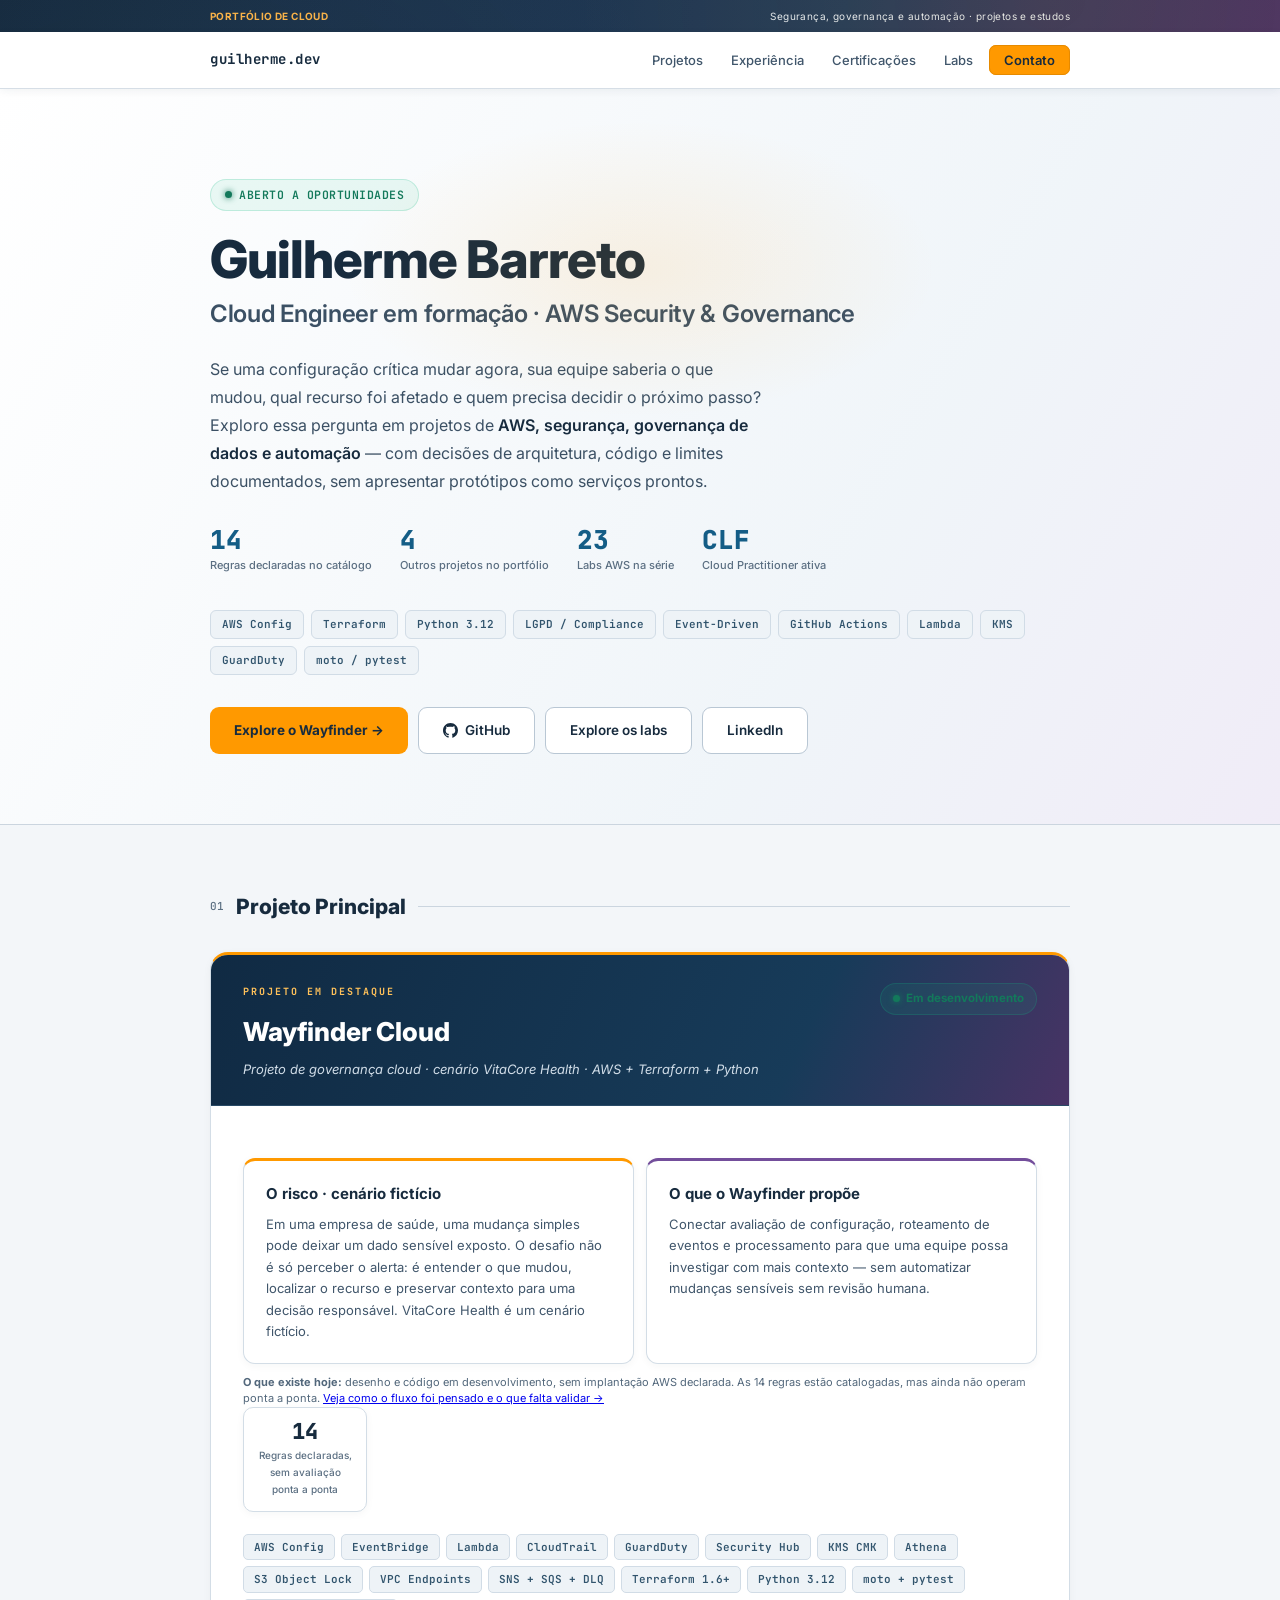
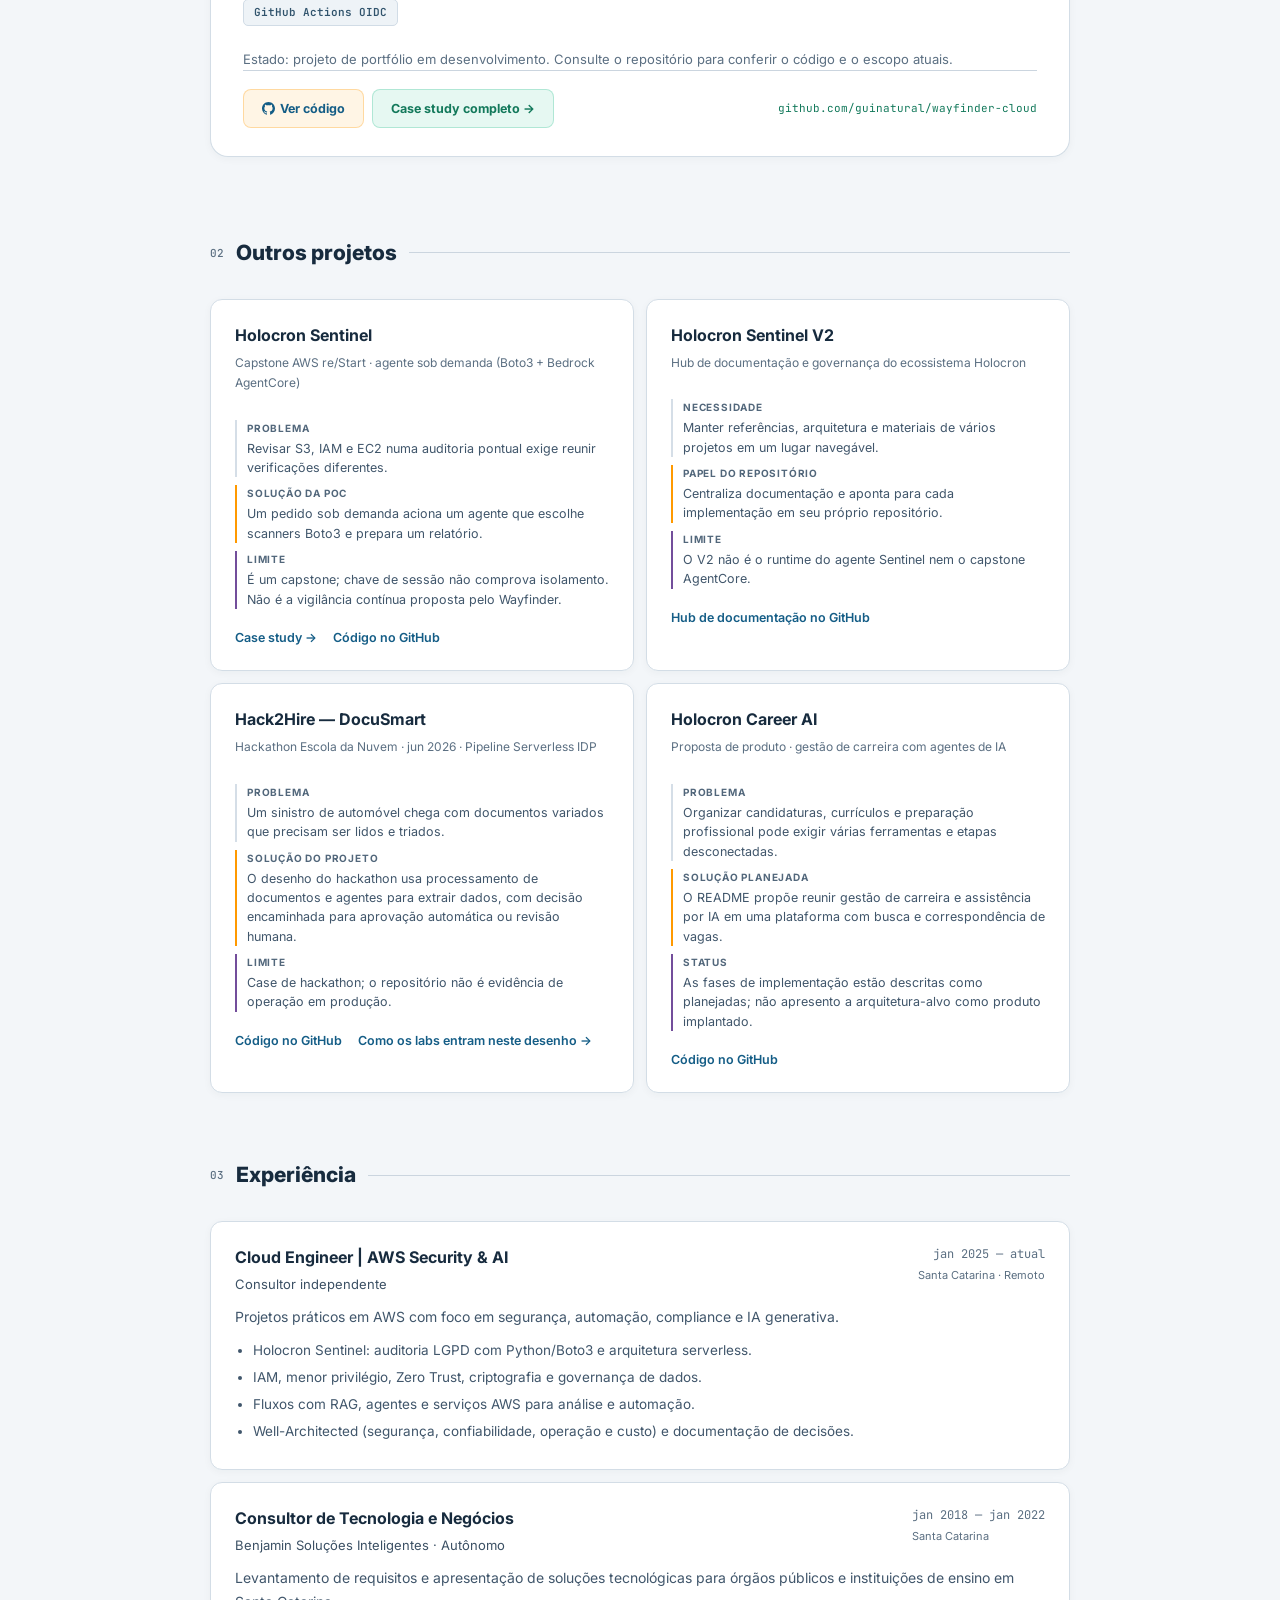
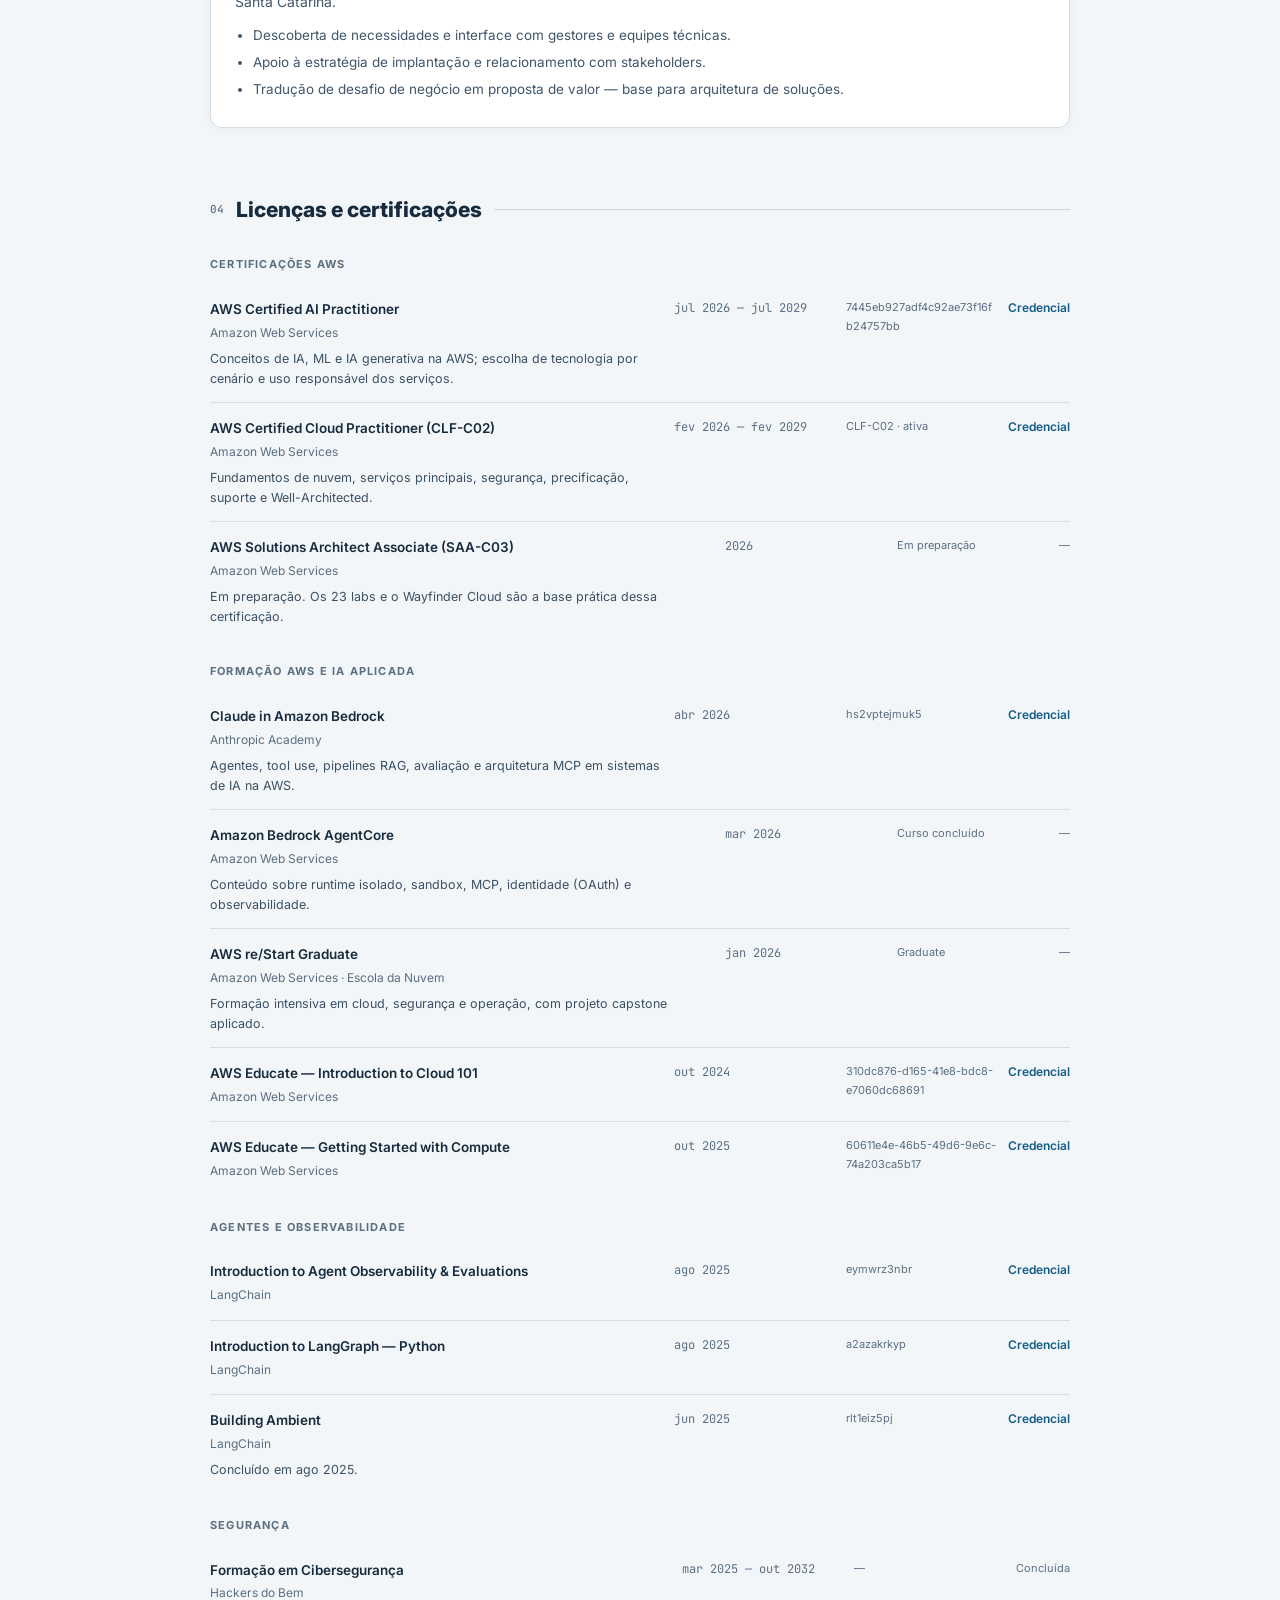
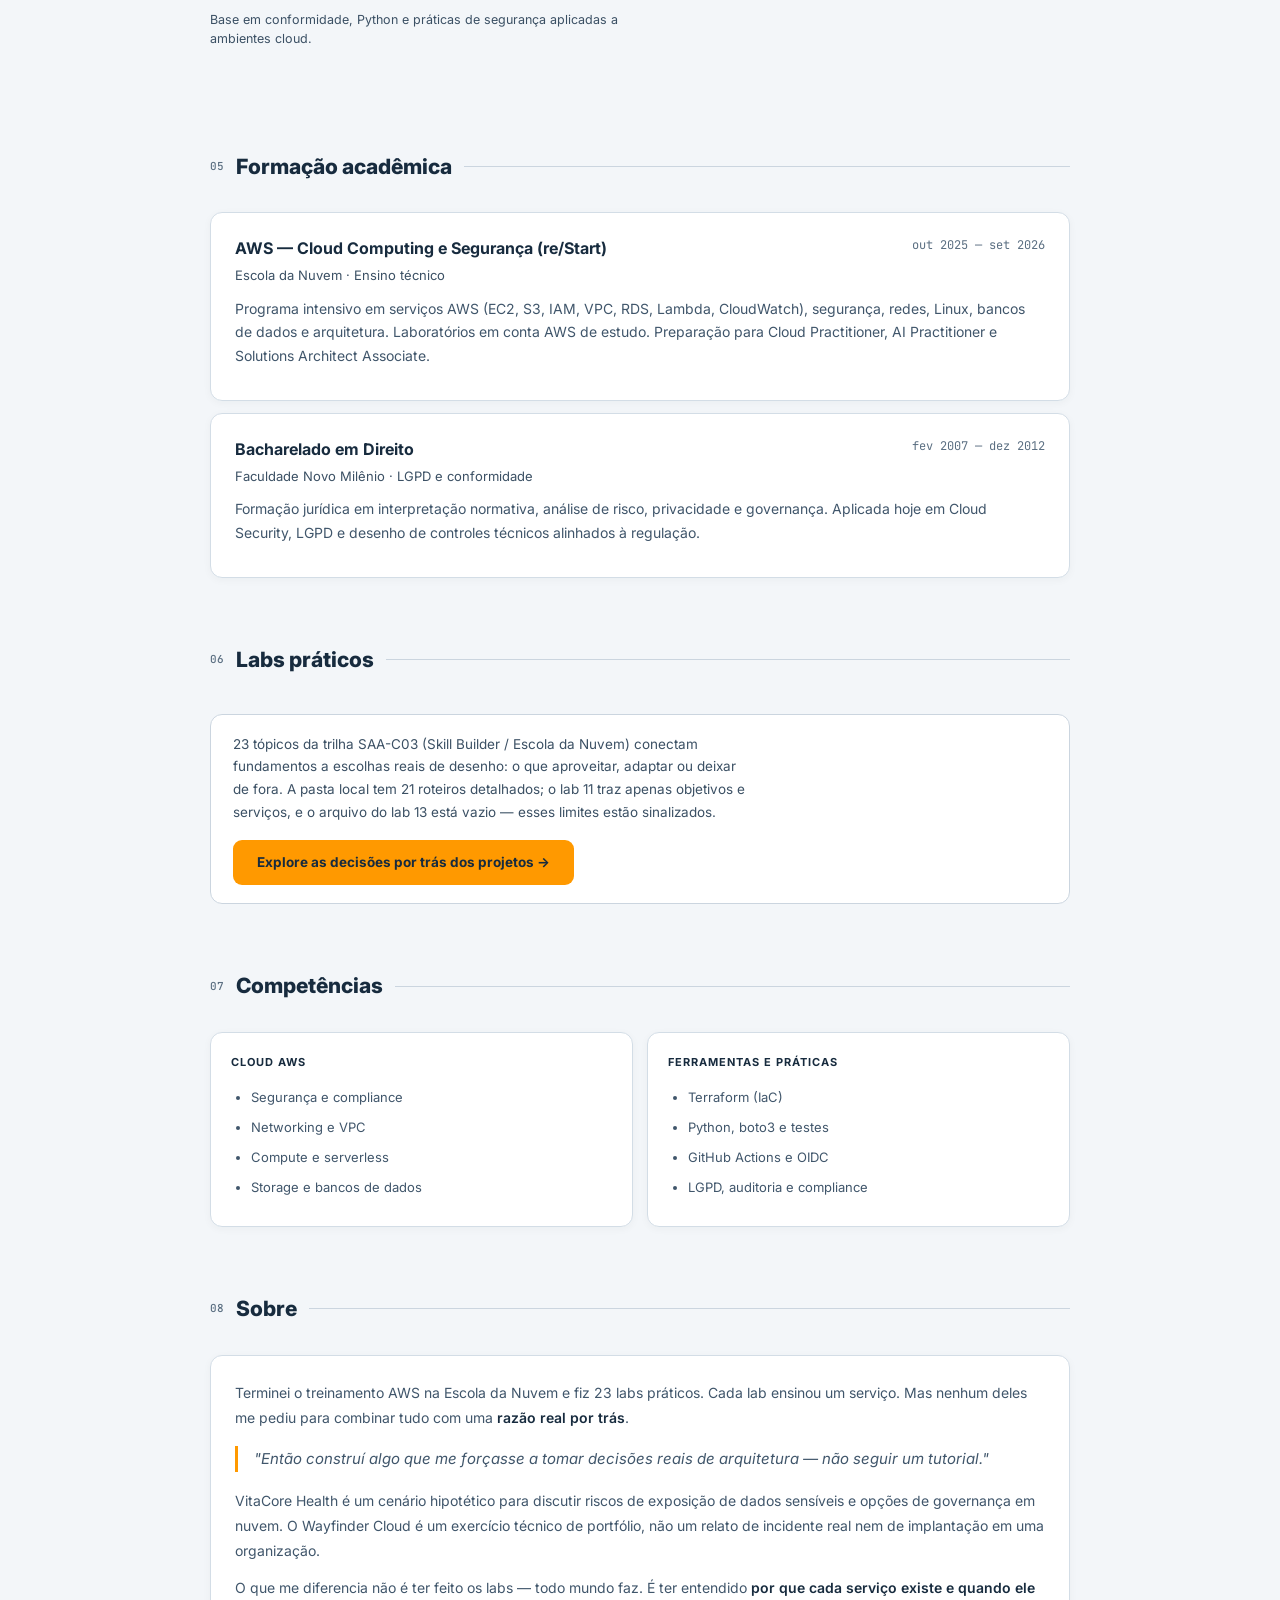
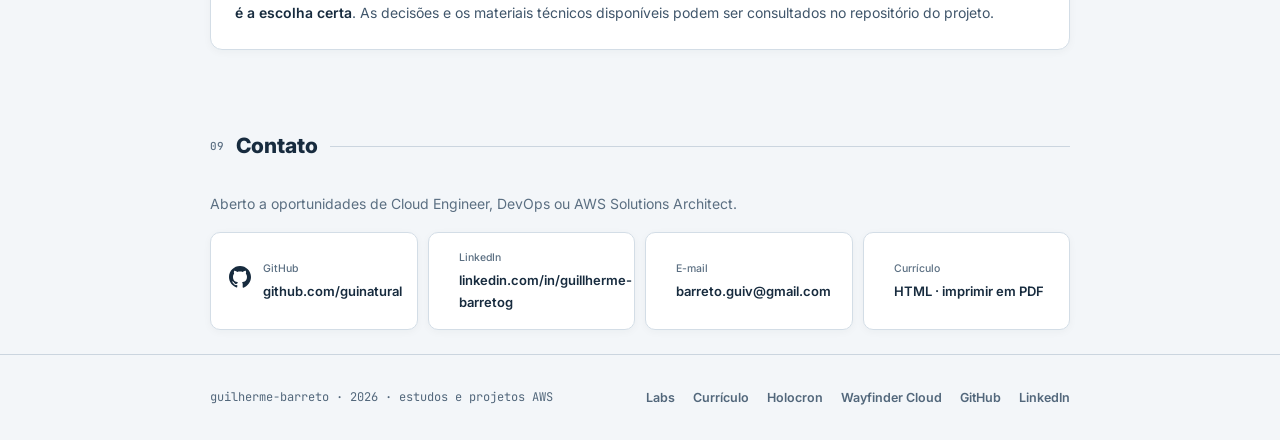
==== commit 0405f092: "remove invalid SkinCare portfolio experience Clarify Wayfinder as an investigative design and identi" ====
--- a/index.html
+++ b/index.html
@@ -492,23 +492,24 @@
     <h1 class="hero-name">Guilherme Barreto</h1>
     <div class="hero-role">Cloud Engineer em formação · AWS Security &amp; Governance</div>
     <p class="hero-desc">
-      Desenvolvo projetos de portfólio em <strong>AWS, segurança, governança de dados e automação de infraestrutura</strong>.
-      O Wayfinder Cloud explora uma arquitetura orientada a eventos com AWS Config, EventBridge, Lambda e Terraform.
-      O projeto está em desenvolvimento; não representa um serviço implantado nem um SLA medido.
+      Se uma configuração crítica mudar agora, sua equipe saberia o que mudou, qual recurso foi afetado
+      e quem precisa decidir o próximo passo? Exploro essa pergunta em projetos de
+      <strong>AWS, segurança, governança de dados e automação</strong> — com decisões de arquitetura,
+      código e limites documentados, sem apresentar protótipos como serviços prontos.
     </p>
 
     <div class="hero-stats">
       <div class="hero-stat">
         <span class="hs-val">14</span>
-        <span class="hs-lbl">Regras LGPD escritas</span>
+        <span class="hs-lbl">Regras declaradas no catálogo</span>
       </div>
       <div class="hero-stat">
         <span class="hs-val">4</span>
-        <span class="hs-lbl">Projetos em destaque</span>
+        <span class="hs-lbl">Outros projetos no portfólio</span>
       </div>
       <div class="hero-stat">
         <span class="hs-val">23</span>
-        <span class="hs-lbl">Labs AWS concluídos</span>
+        <span class="hs-lbl">Labs AWS na série</span>
       </div>
       <div class="hero-stat">
         <span class="hs-val">CLF</span>
@@ -530,12 +531,12 @@
     </ul>
 
     <div class="hero-cta">
-      <a href="#projeto" class="btn-p">Ver o projeto principal →</a>
+      <a href="#projeto" class="btn-p">Explore o Wayfinder →</a>
       <a href="https://github.com/guinatural" target="_blank" rel="noopener" class="btn-o">
         <svg width="15" height="15" fill="currentColor" viewBox="0 0 24 24"><path d="M12 0C5.37 0 0 5.37 0 12c0 5.3 3.438 9.8 8.205 11.385.6.113.82-.258.82-.577 0-.285-.01-1.04-.015-2.04-3.338.724-4.042-1.61-4.042-1.61C4.422 18.07 3.633 17.7 3.633 17.7c-1.087-.744.084-.729.084-.729 1.205.084 1.838 1.236 1.838 1.236 1.07 1.835 2.809 1.305 3.495.998.108-.776.417-1.305.76-1.605-2.665-.3-5.466-1.332-5.466-5.93 0-1.31.465-2.38 1.235-3.22-.135-.303-.54-1.523.105-3.176 0 0 1.005-.322 3.3 1.23.96-.267 1.98-.399 3-.405 1.02.006 2.04.138 3 .405 2.28-1.552 3.285-1.23 3.285-1.23.645 1.653.24 2.873.12 3.176.765.84 1.23 1.91 1.23 3.22 0 4.61-2.805 5.625-5.475 5.92.42.36.81 1.096.81 2.22 0 1.606-.015 2.896-.015 3.286 0 .315.21.69.825.57C20.565 21.795 24 17.295 24 12c0-6.63-5.37-12-12-12"/></svg>
         GitHub
       </a>
-      <a href="labs.html" class="btn-o">Ver os 23 labs</a>
+      <a href="labs.html" class="btn-o">Explore os labs</a>
       <a href="https://www.linkedin.com/in/guillherme-barretog/" target="_blank" rel="noopener" class="btn-o">LinkedIn</a>
     </div>
   </div>
@@ -563,26 +564,26 @@
       <div class="pf-body">
         <div class="case-story-grid" aria-label="Problema e solução proposta do Wayfinder">
           <article class="case-story-card problem">
-            <h3>Problema · cenário fictício</h3>
+            <h3>O risco · cenário fictício</h3>
             <p>
-              Um bucket com relatórios médicos fica público após uma mudança equivocada. Como
-              detectar a alteração, identificar o recurso afetado e preservar evidências?
-              VitaCore Health é uma história de portfólio, não um incidente real.
+              Em uma empresa de saúde, uma mudança simples pode deixar um dado sensível exposto.
+              O desafio não é só perceber o alerta: é entender o que mudou, localizar o recurso e
+              preservar contexto para uma decisão responsável. VitaCore Health é um cenário fictício.
             </p>
           </article>
           <article class="case-story-card solution">
-            <h3>Solução proposta</h3>
+            <h3>O que o Wayfinder propõe</h3>
             <p>
-              AWS Config, EventBridge e Lambda formam o fluxo-alvo para avaliar mudanças e
-              encaminhar alertas; CloudTrail e armazenamento de auditoria sustentam a investigação.
-              Permissões críticas permanecem sob revisão humana.
+              Conectar avaliação de configuração, roteamento de eventos e processamento para que
+              uma equipe possa investigar com mais contexto — sem automatizar mudanças sensíveis
+              sem revisão humana.
             </p>
           </article>
         </div>
         <p class="project-status">
-          <strong>Estado real:</strong> projeto em desenvolvimento, sem implantação AWS declarada.
-          As 14 regras estão no catálogo Terraform; o repositório informa que ainda não funcionam
-          ponta a ponta. <a href="wayfinder.html">Veja o problema, a proposta e a lacuna técnica →</a>
+          <strong>O que existe hoje:</strong> desenho e código em desenvolvimento, sem implantação AWS
+          declarada. As 14 regras estão catalogadas, mas ainda não operam ponta a ponta.
+          <a href="wayfinder.html">Veja como o fluxo foi pensado e o que falta validar →</a>
         </p>
 
         <div class="metrics">
@@ -679,16 +680,6 @@
           <a href="https://github.com/guinatural/Holocron-Career-AI" target="_blank" rel="noopener">Código no GitHub</a>
         </div>
       </article>
-      <article class="proj-card">
-        <h3>SkinCare da Van (SKDV)</h3>
-        <div class="proj-meta">App Flutter + backend AWS · jan 2024 – fev 2025 · projeto pessoal</div>
-        <div class="project-story">
-          <div><h4>Informação ainda não documentada</h4><p>Os materiais revisados não descrevem com clareza o problema de negócio nem o fluxo do usuário.</p></div>
-          <div class="project-response"><h4>O que posso afirmar</h4><p>O portfólio lista um app Flutter e backend AWS, com VPC, IAM, CloudWatch e API.</p></div>
-          <div class="project-context"><h4>Limite</h4><p>Evito atribuir funcionalidades ou resultados até confirmar o conteúdo do projeto.</p></div>
-        </div>
-        <a href="https://github.com/guinatural/skincaredv" target="_blank" rel="noopener">github.com/guinatural/skincaredv</a>
-      </article>
     </div>
   </div>
 </section>
@@ -718,24 +709,6 @@
           <li>IAM, menor privilégio, Zero Trust, criptografia e governança de dados.</li>
           <li>Fluxos com RAG, agentes e serviços AWS para análise e automação.</li>
           <li>Well-Architected (segurança, confiabilidade, operação e custo) e documentação de decisões.</li>
-        </ul>
-      </article>
-      <article class="exp-card">
-        <div class="exp-head">
-          <div>
-            <div class="exp-role">Co-fundador e Administrativo</div>
-            <div class="exp-co">SkinCaredaVan · Empresa familiar · Tempo integral</div>
-          </div>
-          <div>
-            <div class="exp-dates">fev 2019 — dez 2024</div>
-            <div class="exp-loc">Santa Catarina</div>
-          </div>
-        </div>
-        <p>Gestão operacional e administrativa, com processos, fornecedores e experiência do cliente.</p>
-        <ul>
-          <li>Rotinas administrativas, indicadores e organização interna.</li>
-          <li>Relacionamento com fornecedores e apoio comercial.</li>
-          <li>Liderança, comunicação e tomada de decisão no dia a dia da operação.</li>
         </ul>
       </article>
       <article class="exp-card">
@@ -952,8 +925,8 @@
       <div class="sh-line"></div>
     </div>
     <div class="labs-cta fade-in">
-      <p>23 labs da trilha SAA-C03 (Skill Builder / Escola da Nuvem). Cada card diz onde foi feito, para que serve o padrão, e se entrou no Wayfinder, no Holocron, no Hack2Hire — ou se foi recusado de propósito (Redshift, EFS, Storage Gateway).</p>
-      <a href="labs.html" class="btn-p">Abrir labs.html →</a>
+      <p>23 tópicos da trilha SAA-C03 (Skill Builder / Escola da Nuvem) conectam fundamentos a escolhas reais de desenho: o que aproveitar, adaptar ou deixar de fora. A pasta local tem 21 roteiros detalhados; o lab 11 traz apenas objetivos e serviços, e o arquivo do lab 13 está vazio — esses limites estão sinalizados.</p>
+      <a href="labs.html" class="btn-p">Explore as decisões por trás dos projetos →</a>
     </div>
   </div>
 </section>
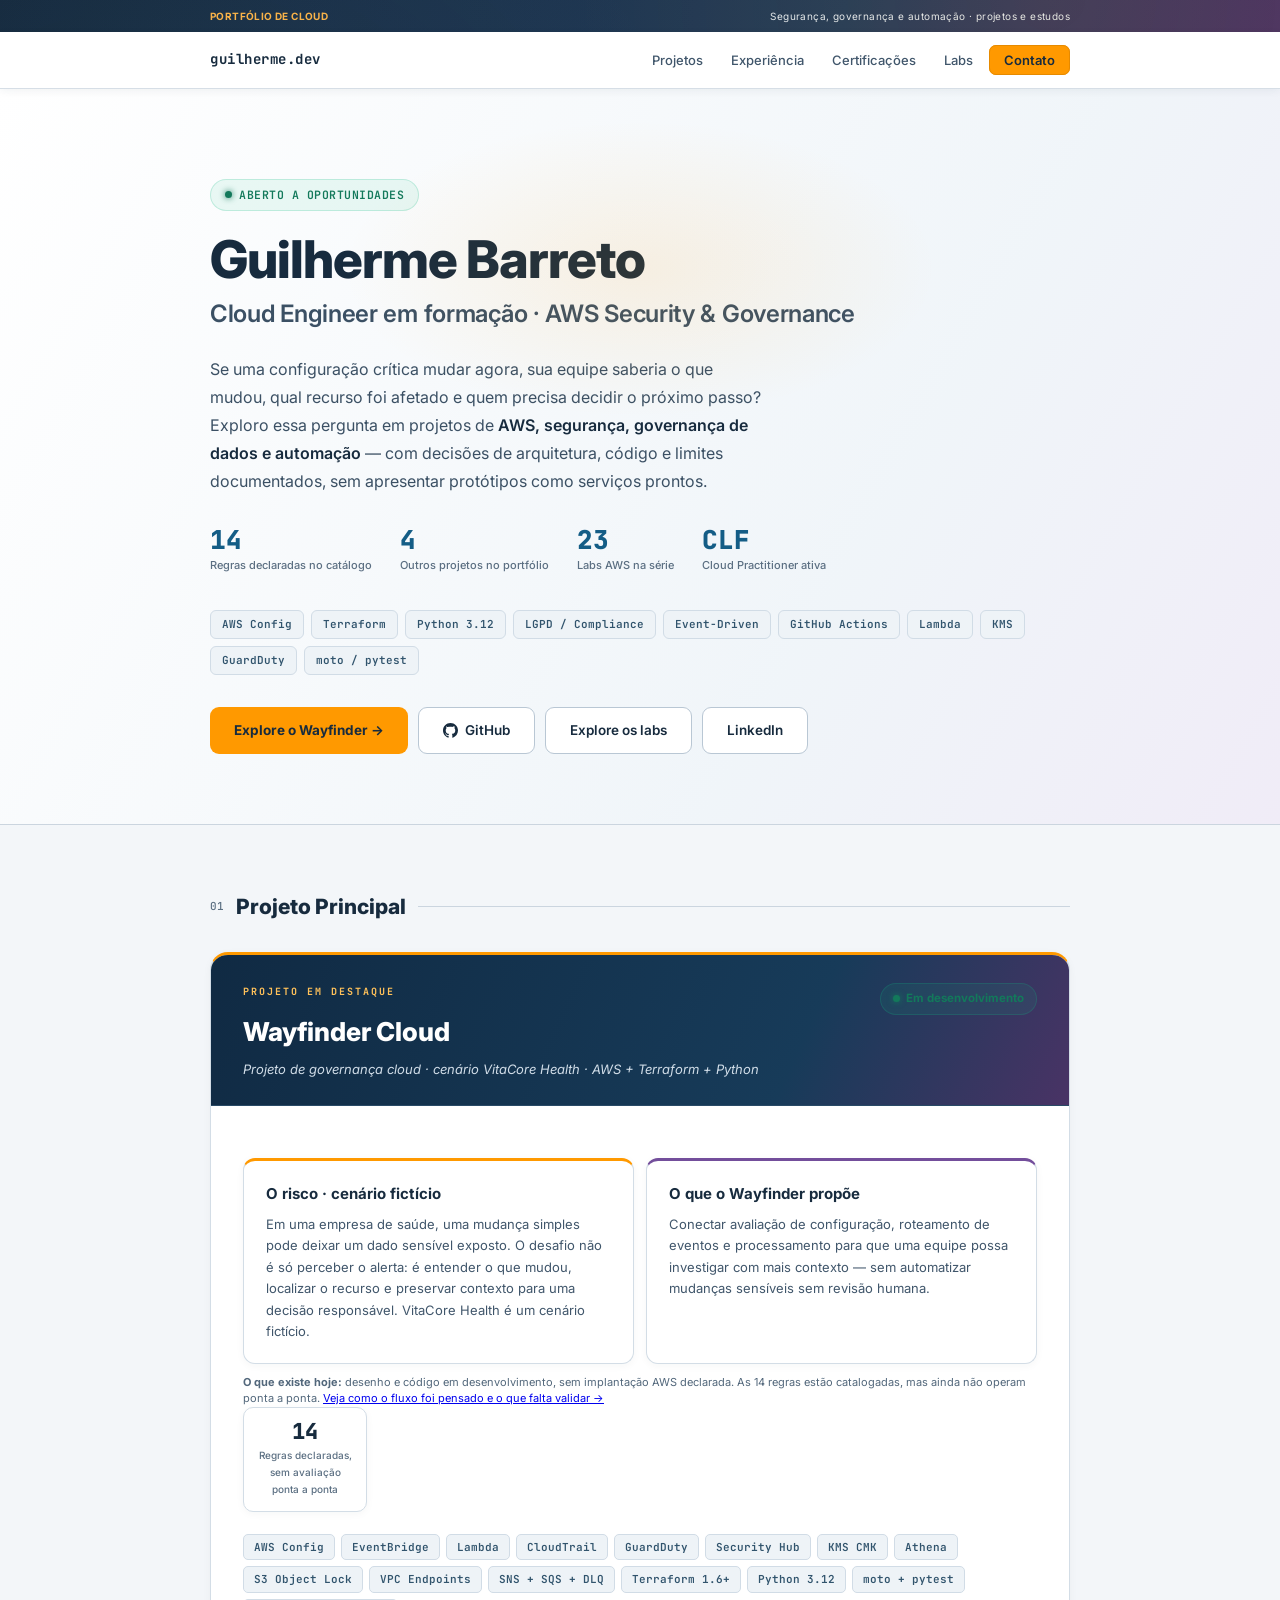
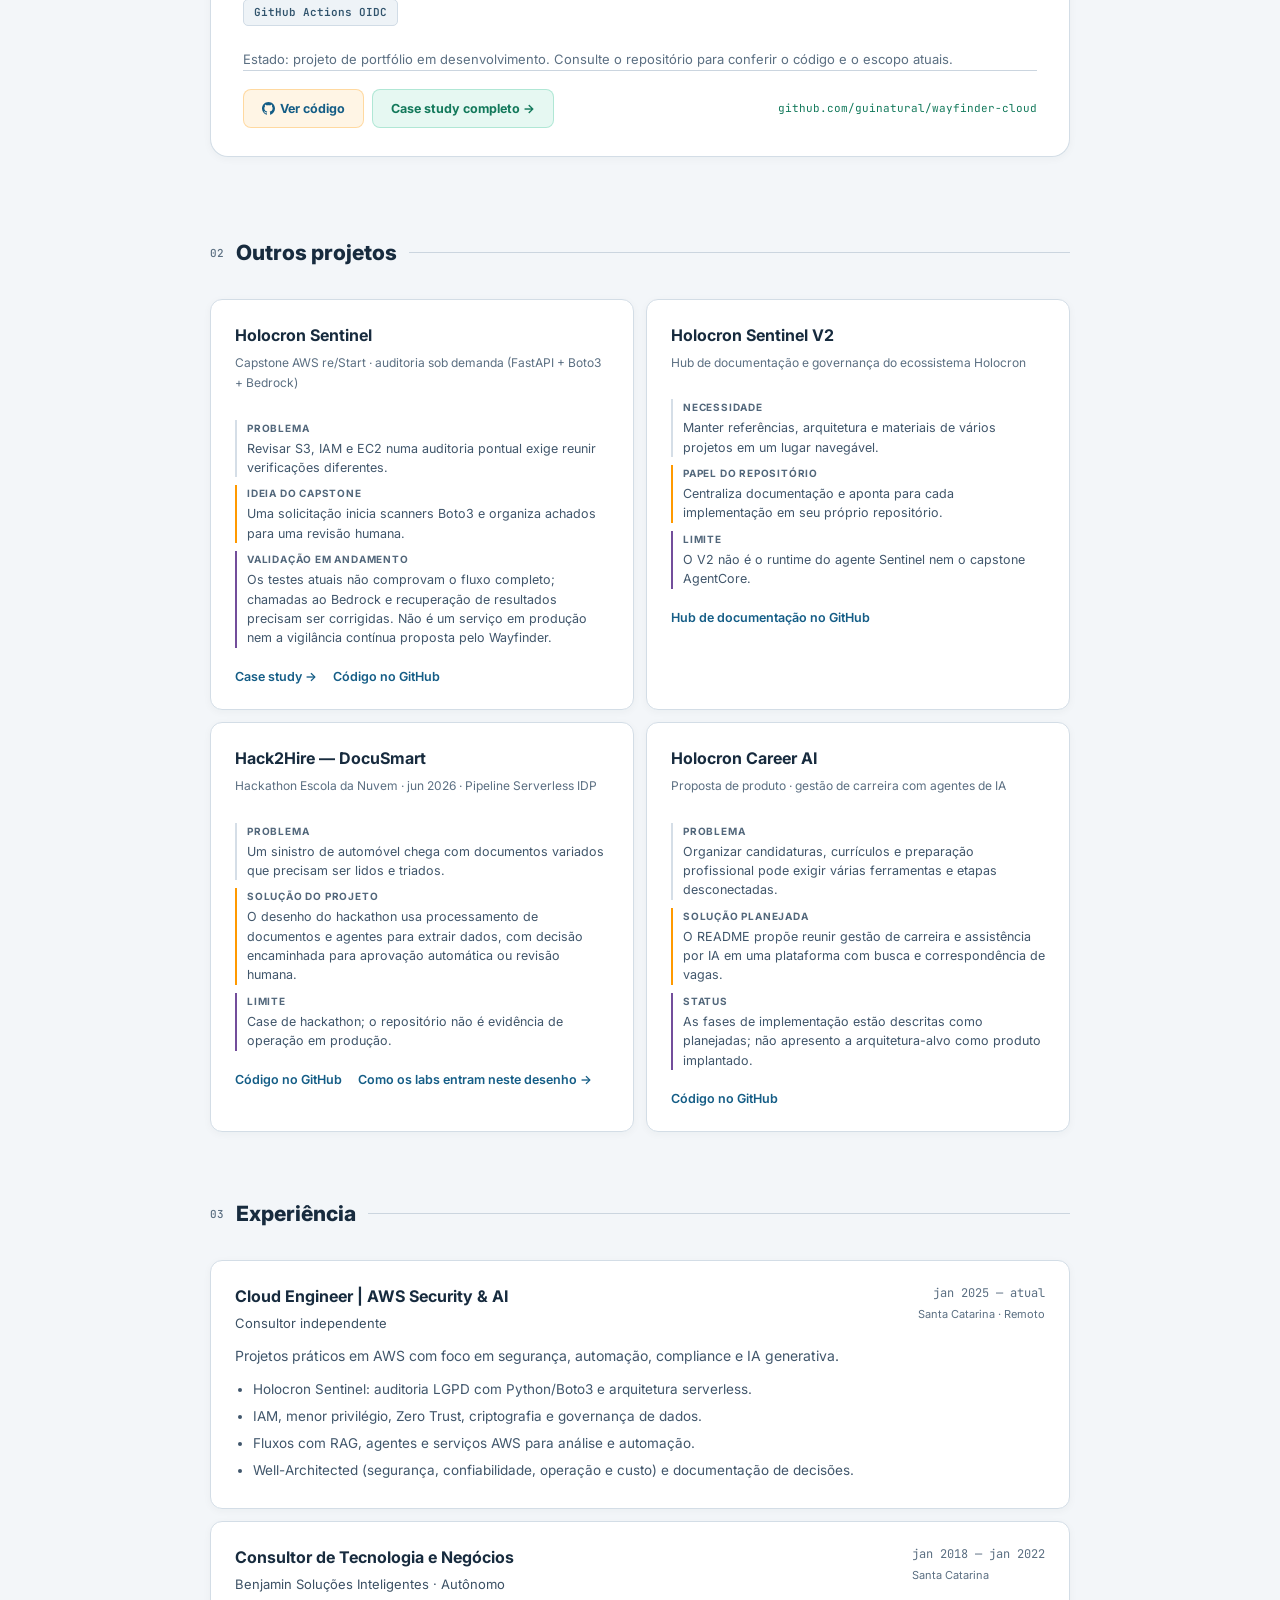
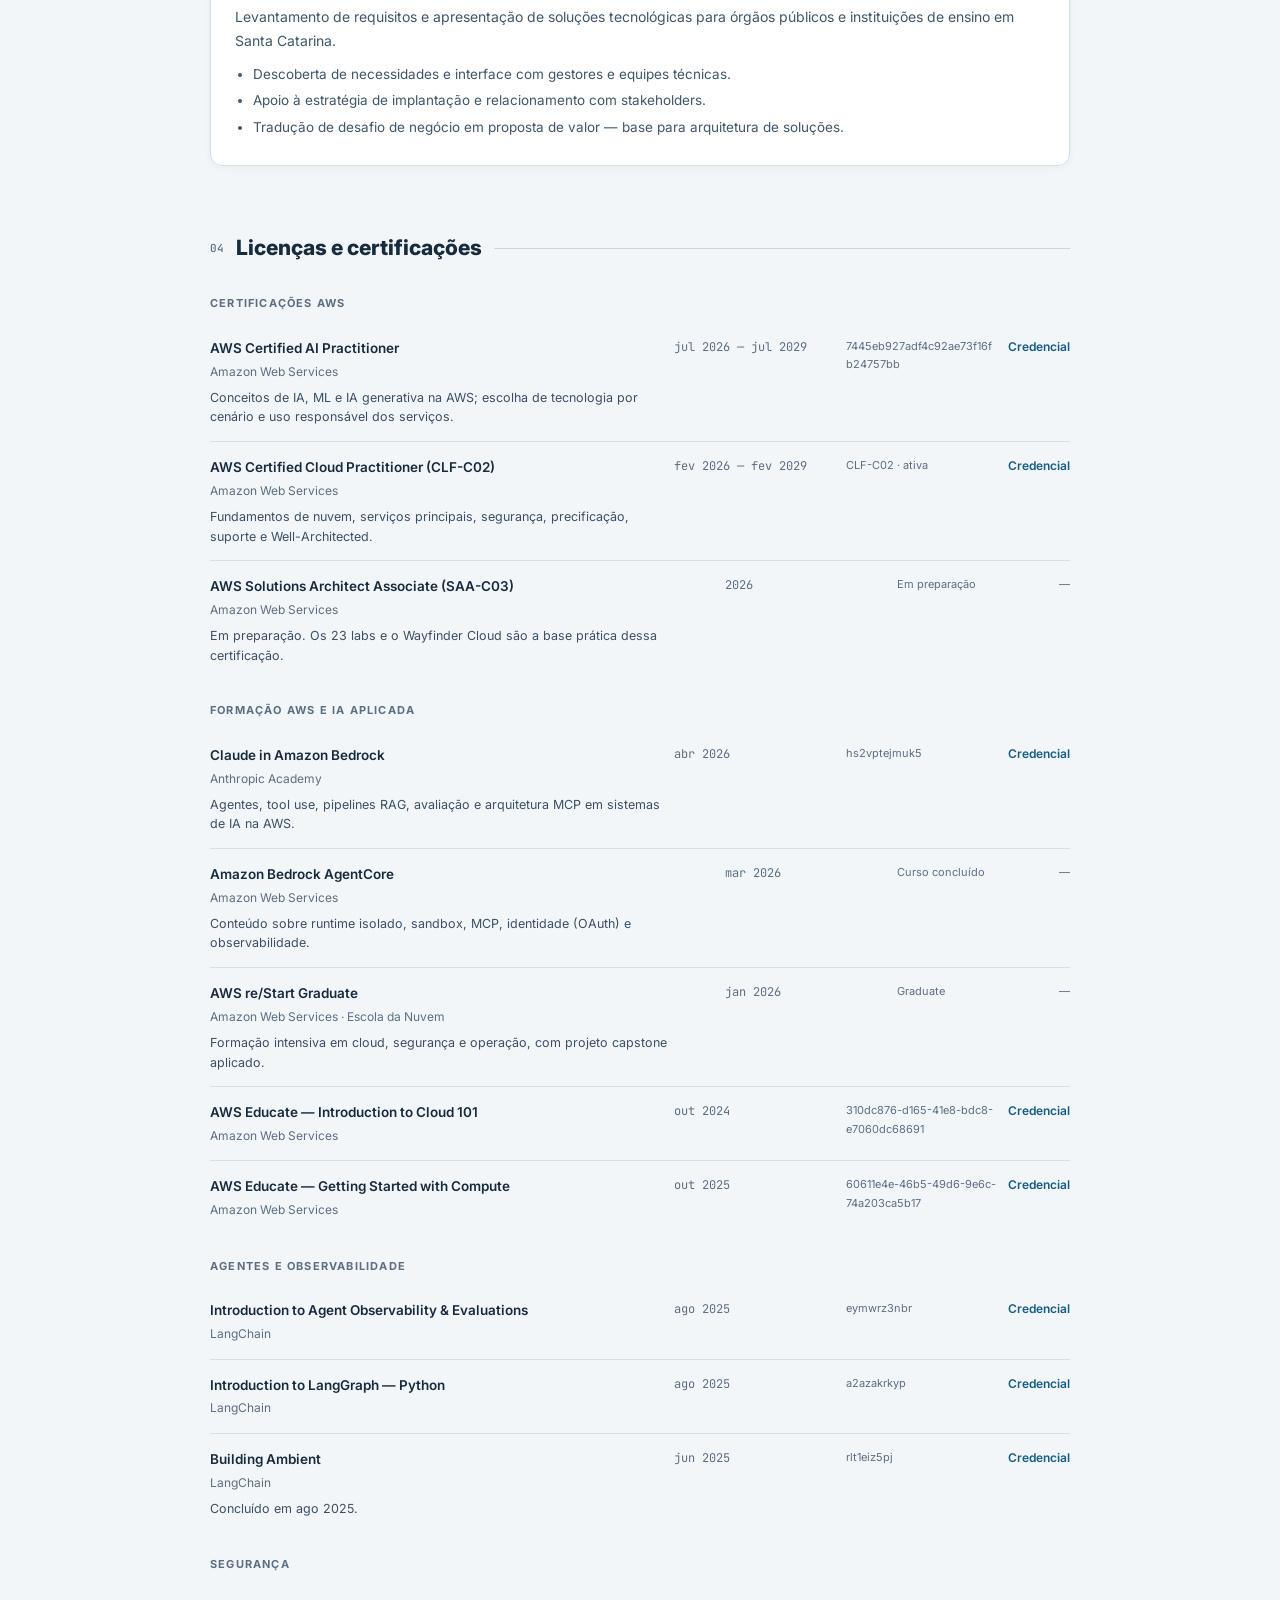
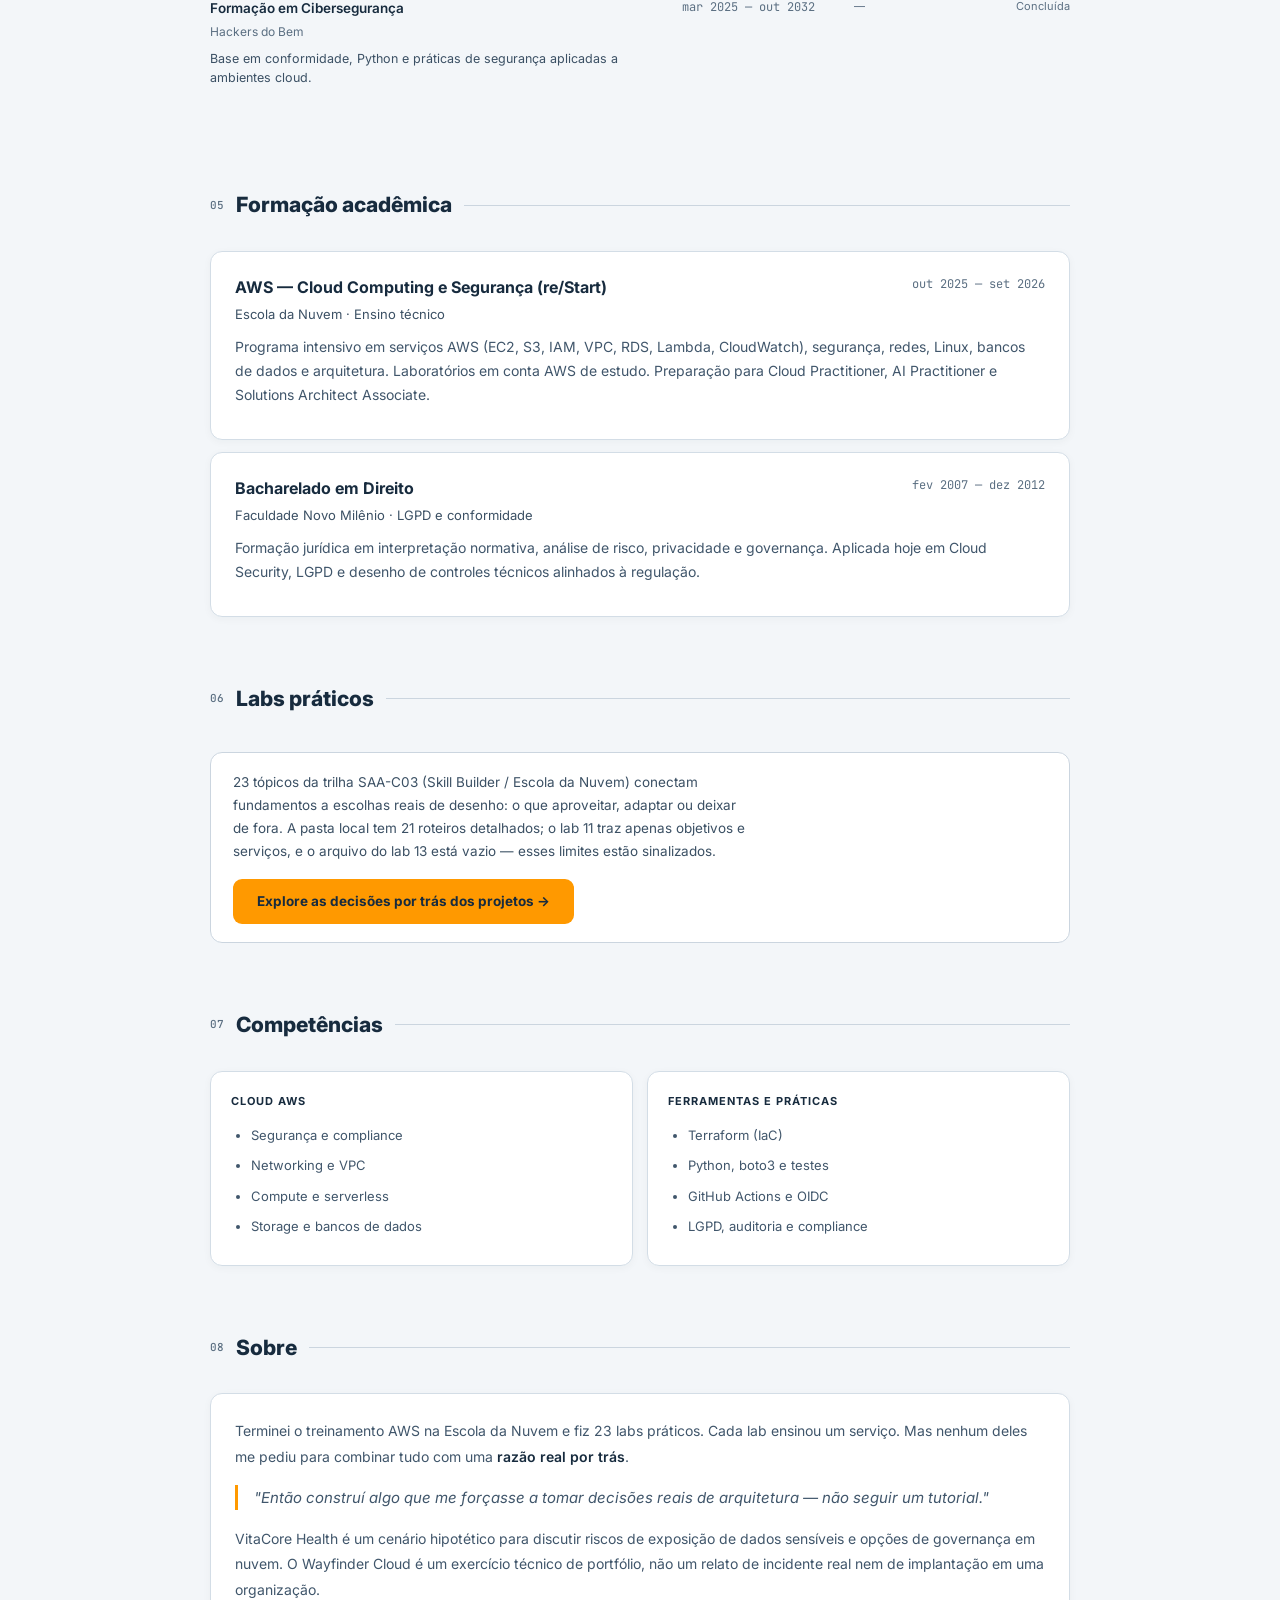
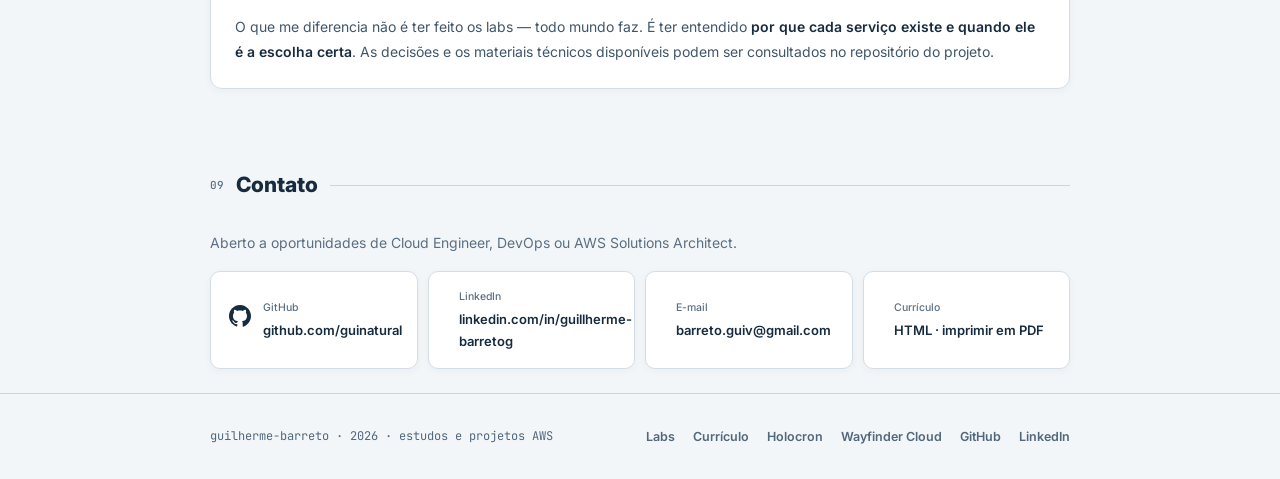
==== commit 8ebe1d30: "clarify Holocron validation status Describe the prototype's real implementation and the current Bedr" ====
--- a/index.html
+++ b/index.html
@@ -632,11 +632,11 @@
     <div class="proj-grid fade-in">
       <article class="proj-card">
         <h3>Holocron Sentinel</h3>
-        <div class="proj-meta">Capstone AWS re/Start · agente sob demanda (Boto3 + Bedrock AgentCore)</div>
+        <div class="proj-meta">Capstone AWS re/Start · auditoria sob demanda (FastAPI + Boto3 + Bedrock)</div>
         <div class="project-story">
           <div><h4>Problema</h4><p>Revisar S3, IAM e EC2 numa auditoria pontual exige reunir verificações diferentes.</p></div>
-          <div class="project-response"><h4>Solução da PoC</h4><p>Um pedido sob demanda aciona um agente que escolhe scanners Boto3 e prepara um relatório.</p></div>
-          <div class="project-context"><h4>Limite</h4><p>É um capstone; chave de sessão não comprova isolamento. Não é a vigilância contínua proposta pelo Wayfinder.</p></div>
+          <div class="project-response"><h4>Ideia do capstone</h4><p>Uma solicitação inicia scanners Boto3 e organiza achados para uma revisão humana.</p></div>
+          <div class="project-context"><h4>Validação em andamento</h4><p>Os testes atuais não comprovam o fluxo completo; chamadas ao Bedrock e recuperação de resultados precisam ser corrigidas. Não é um serviço em produção nem a vigilância contínua proposta pelo Wayfinder.</p></div>
         </div>
         <div class="proj-card-links">
           <a href="holocron.html">Case study →</a>
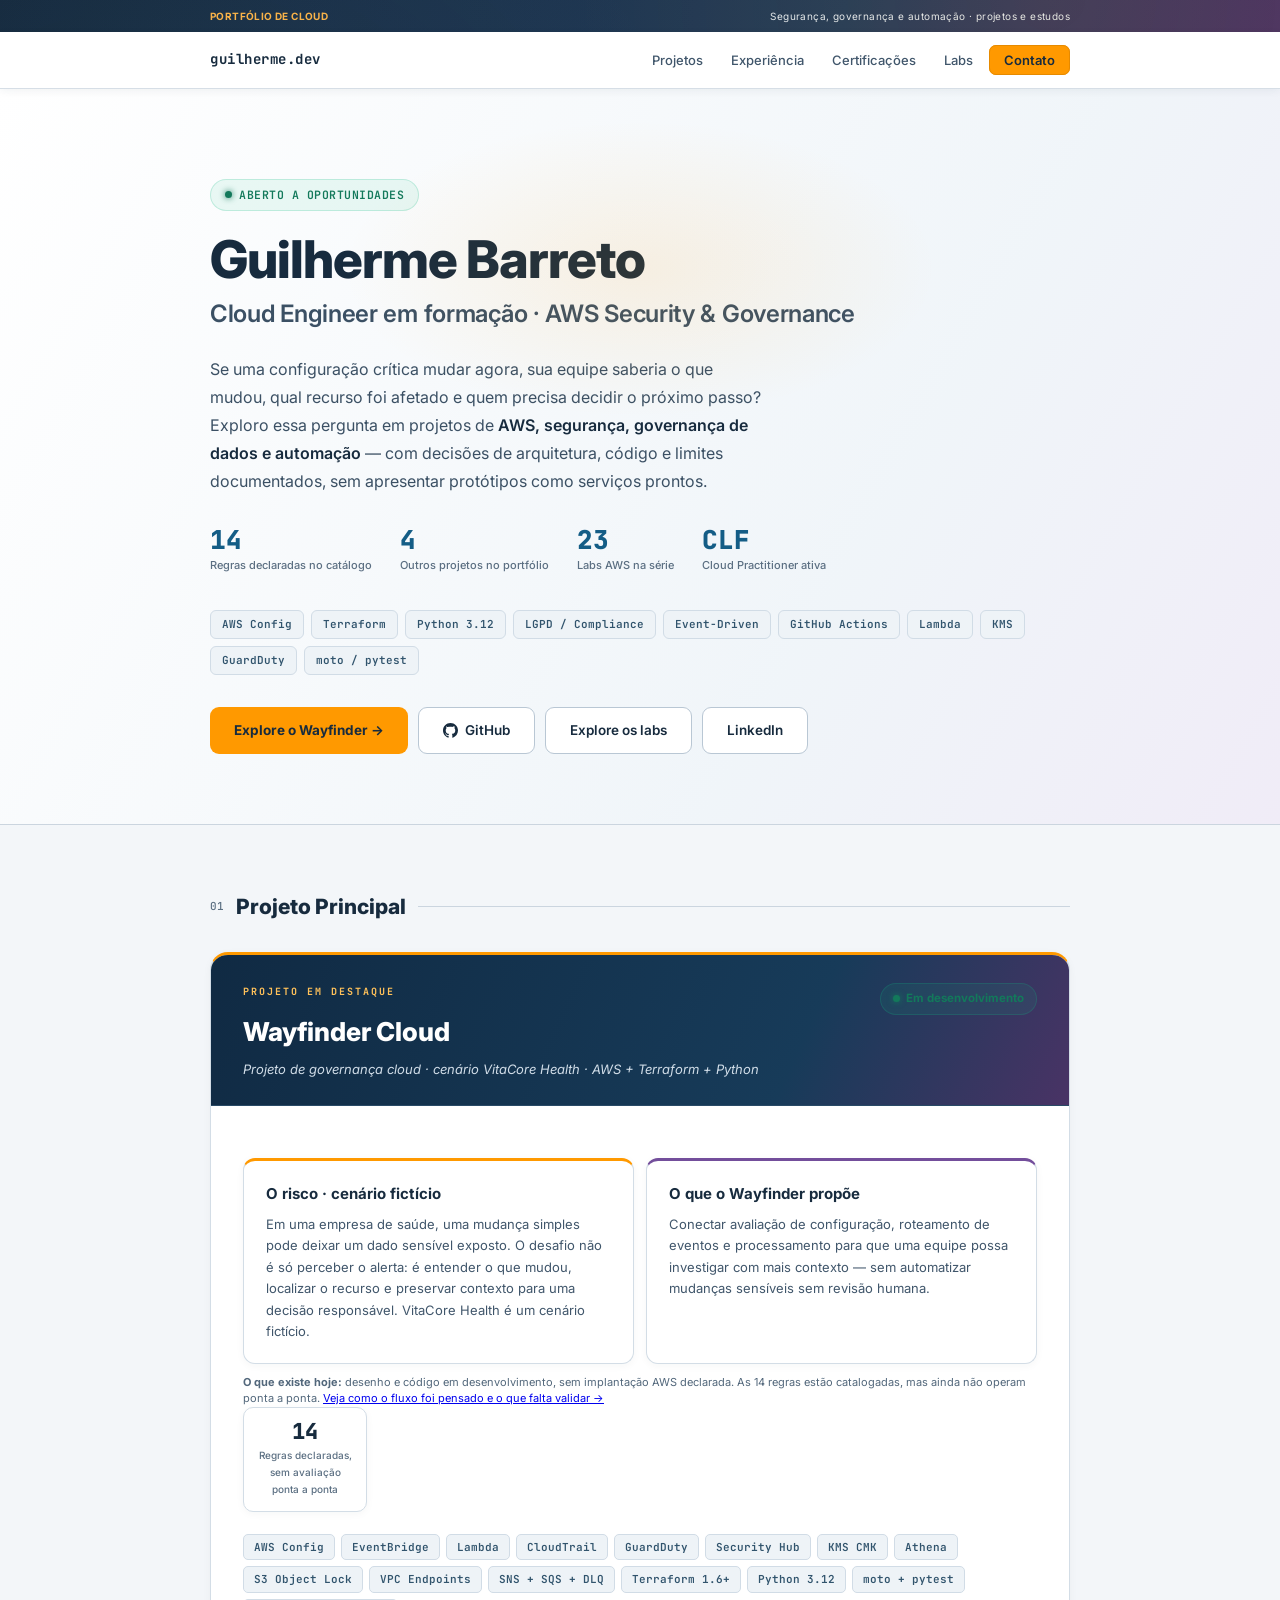
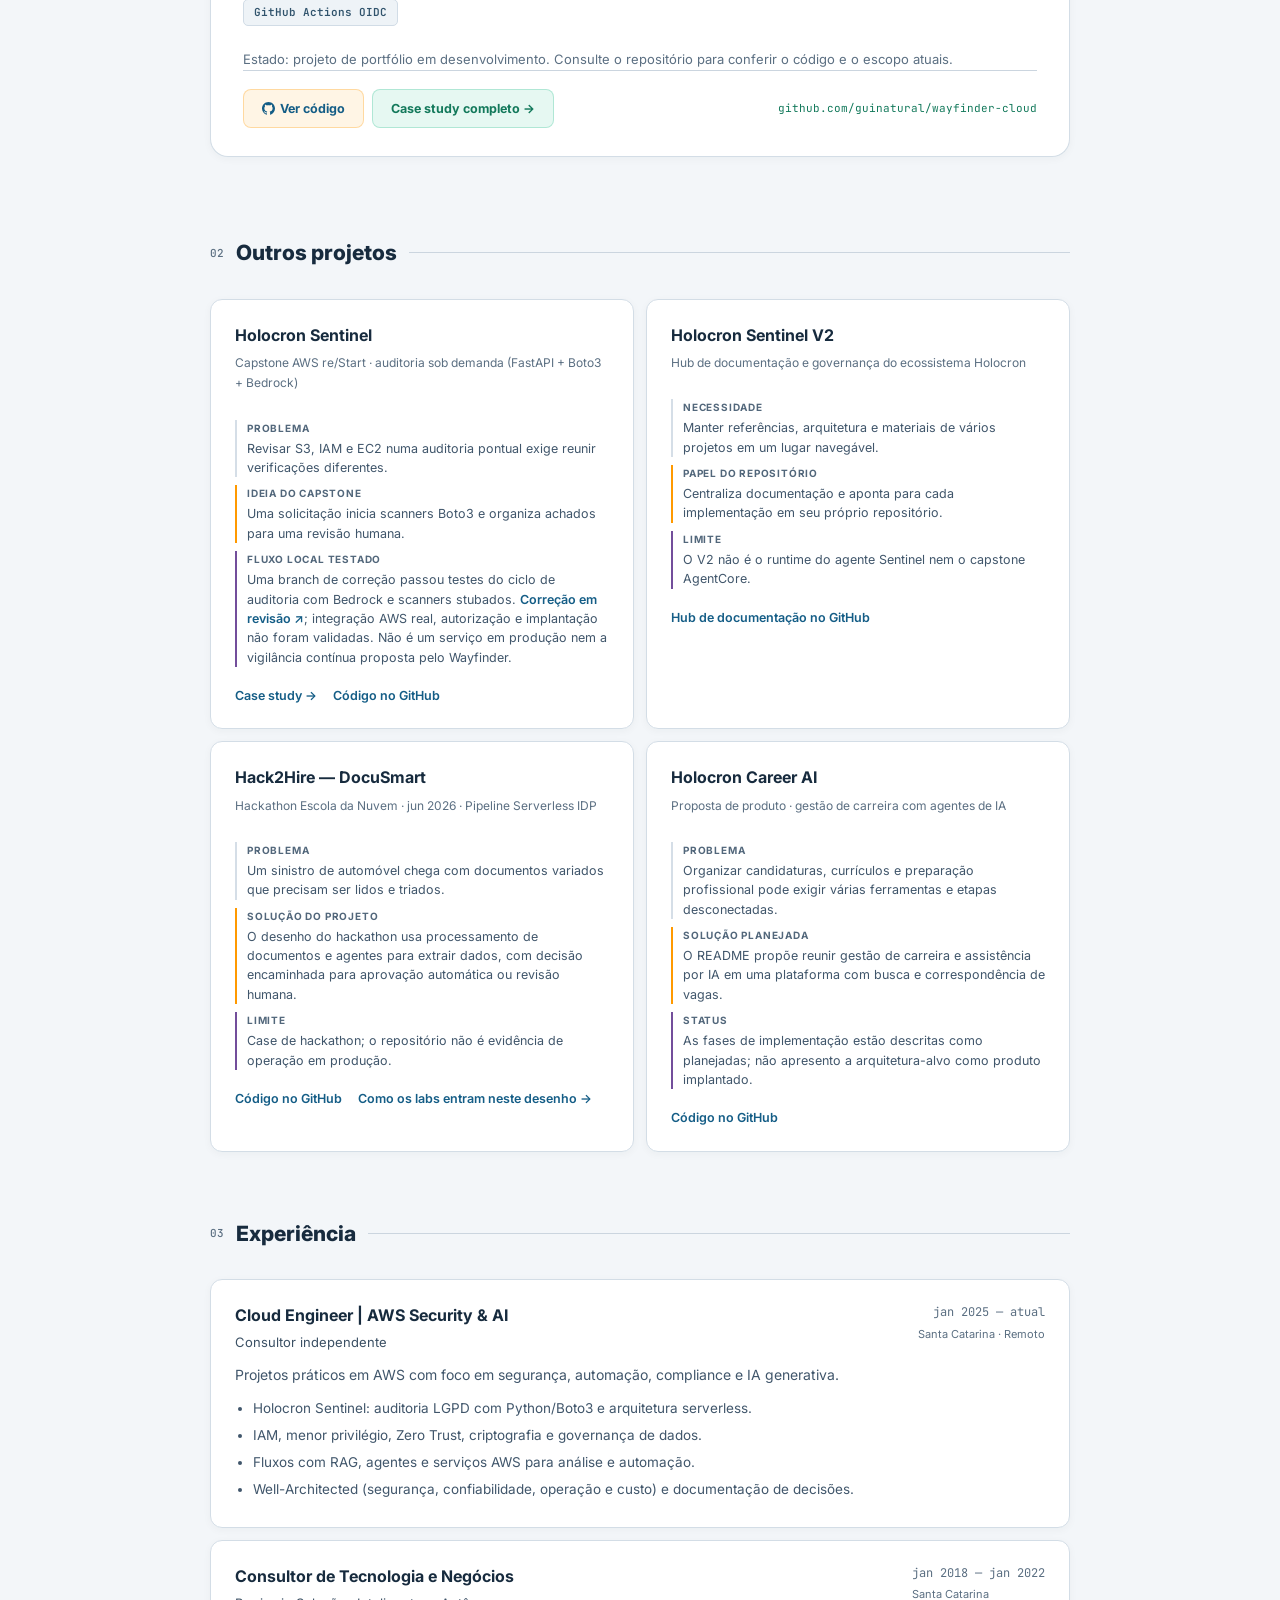
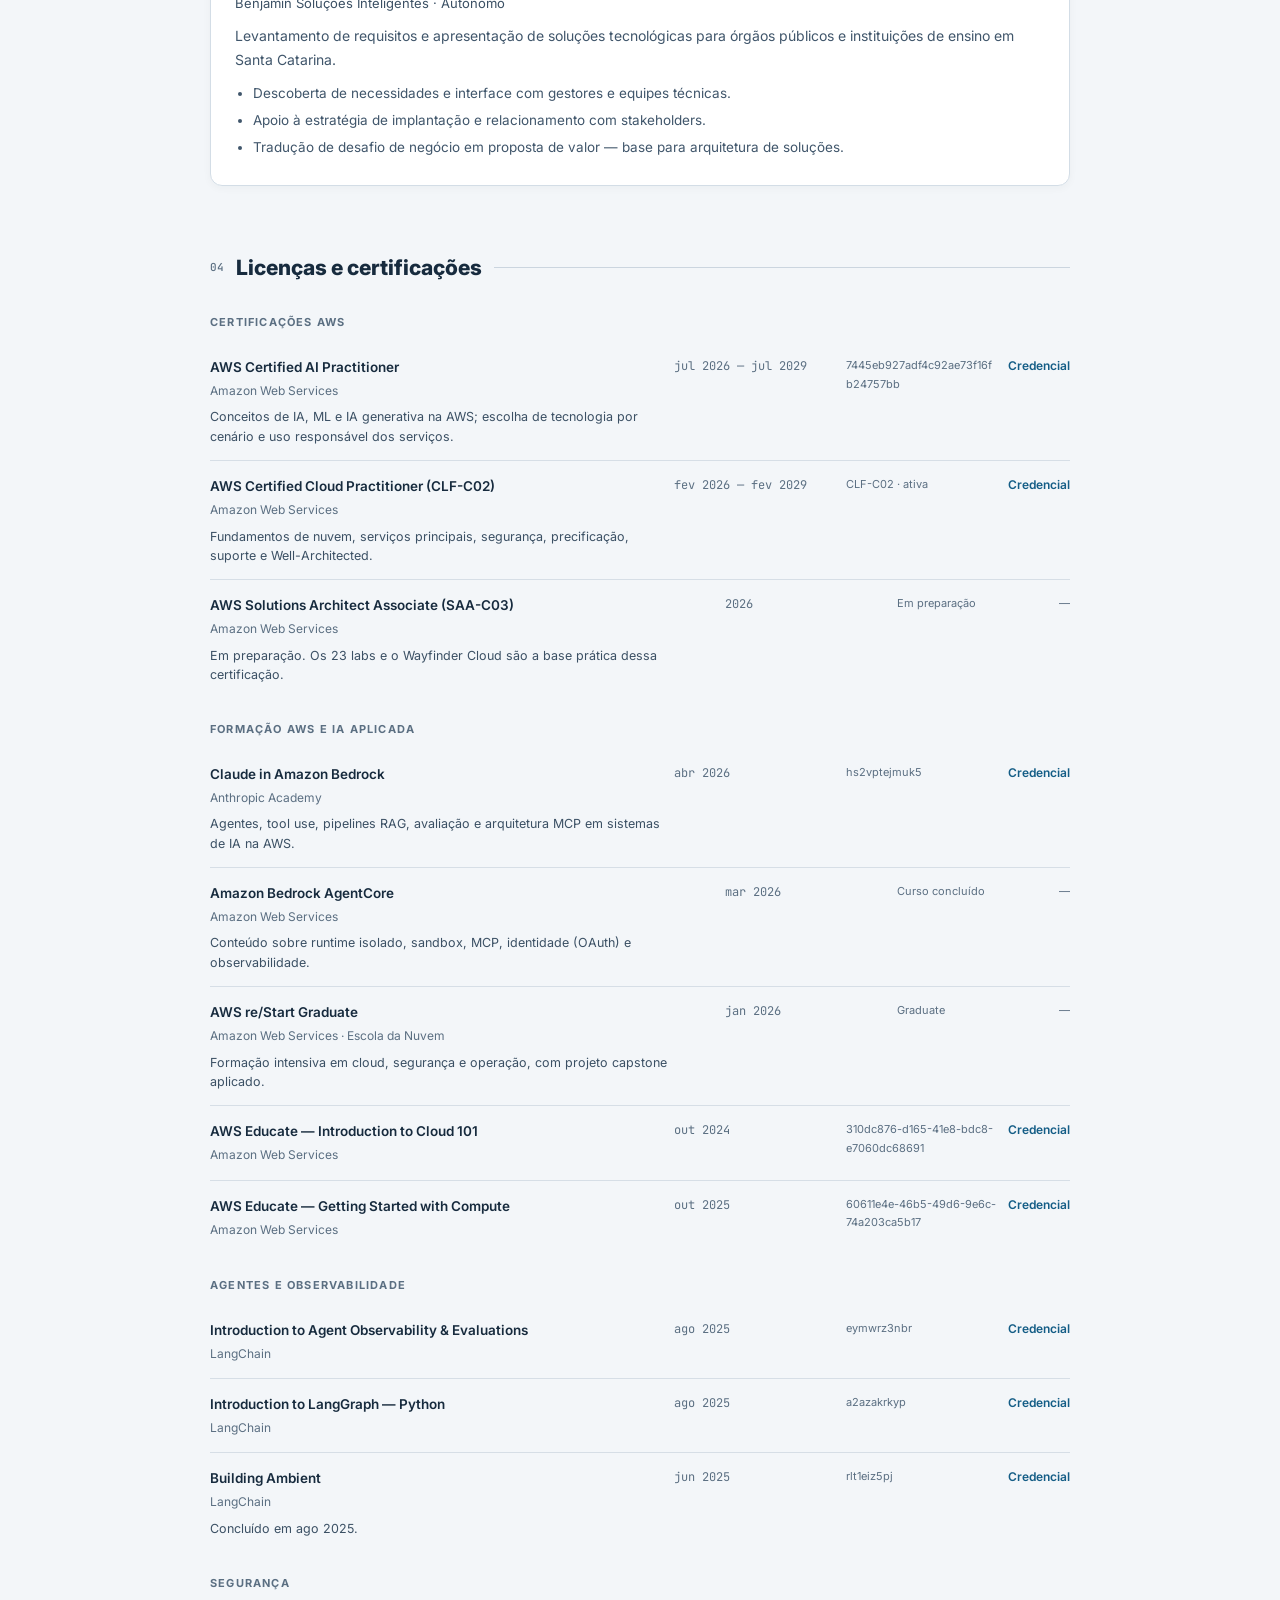
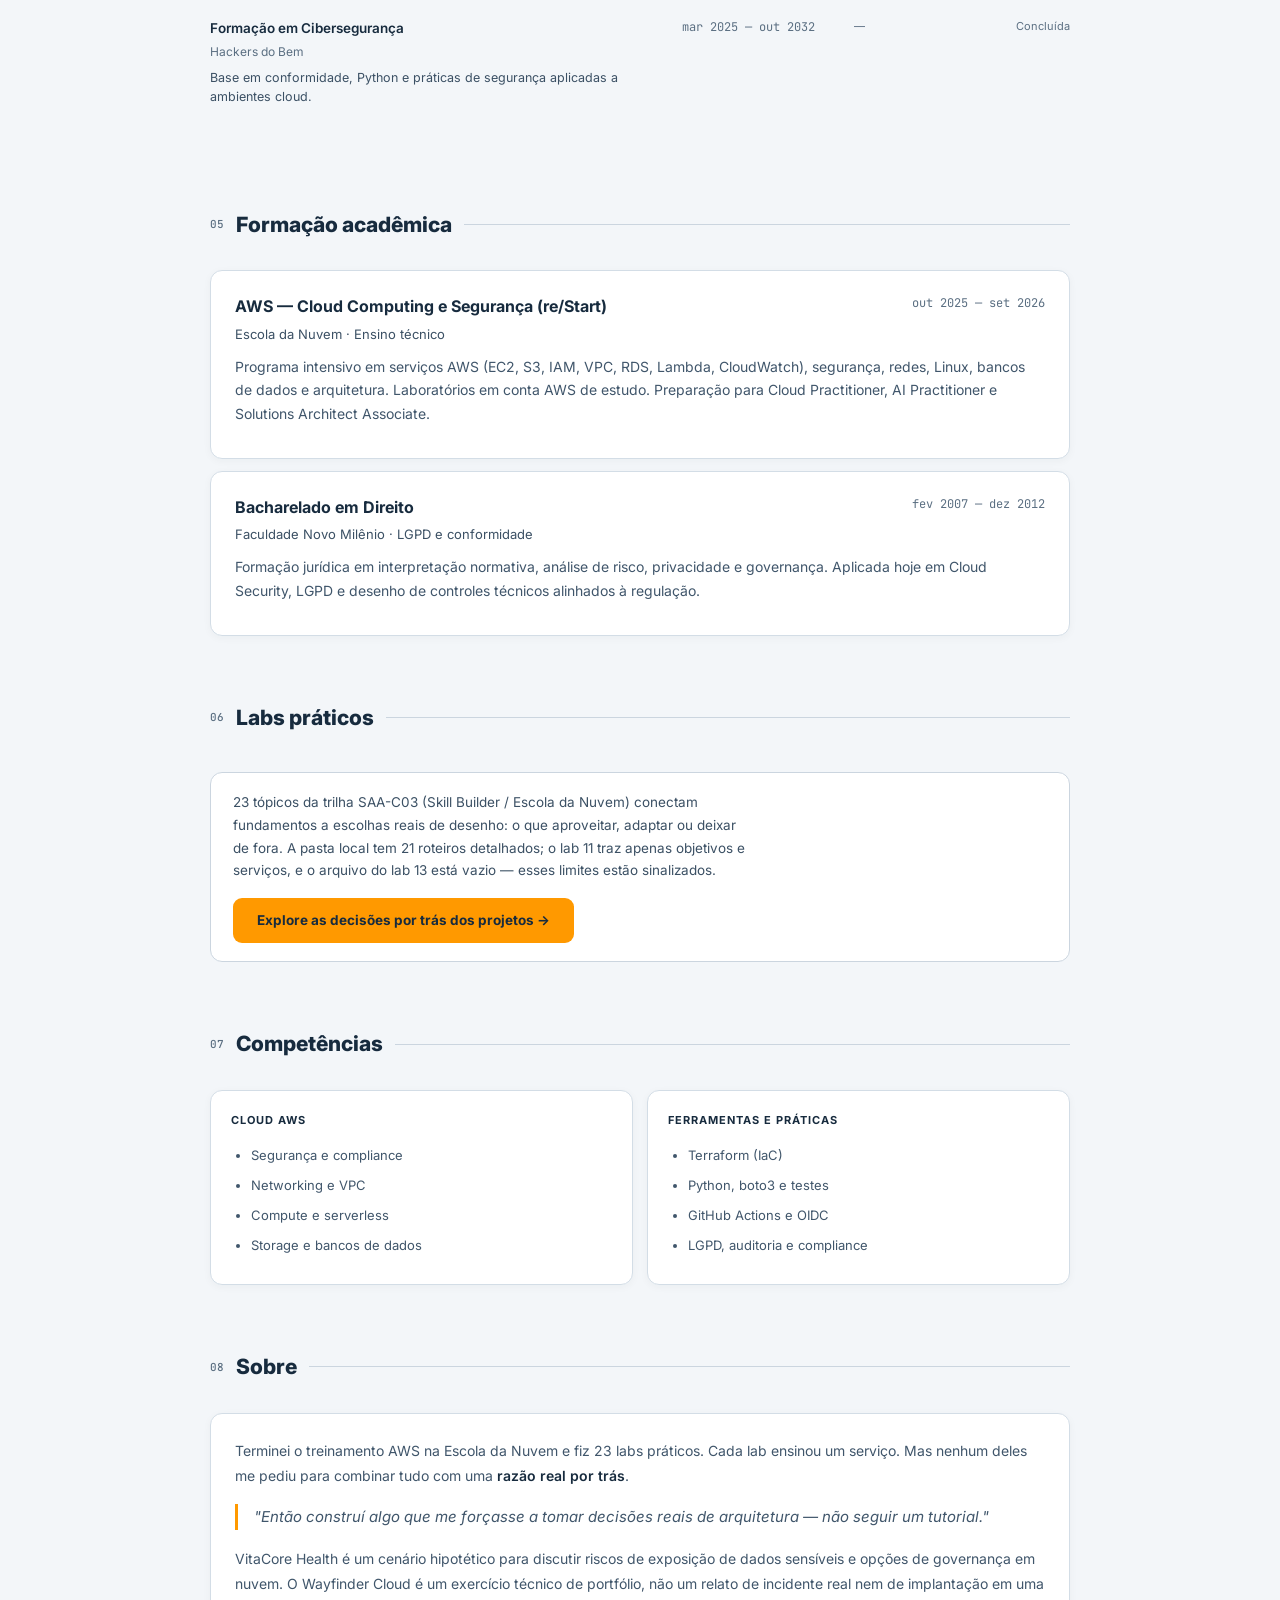
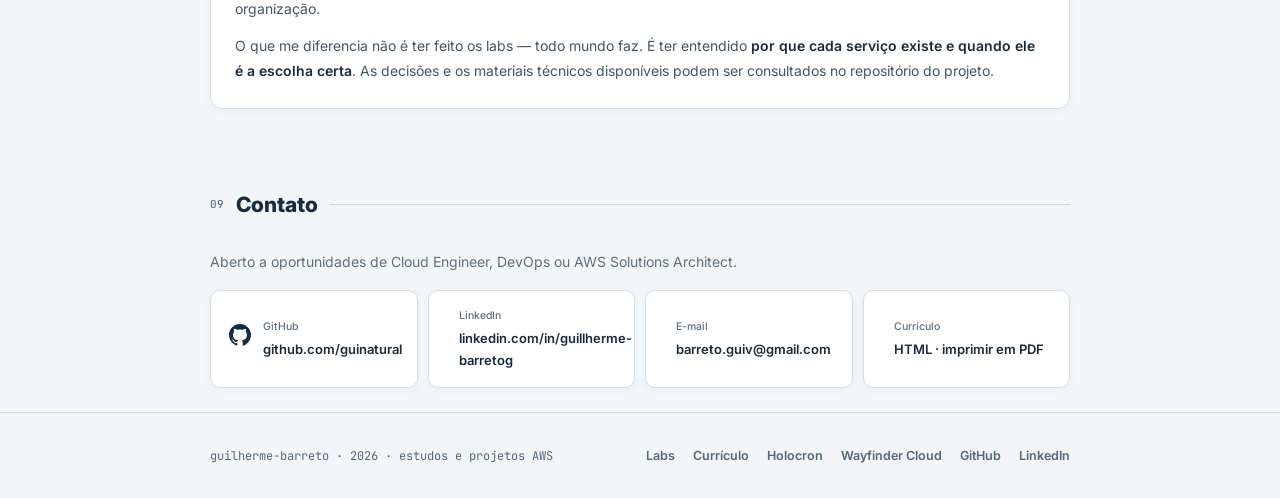
==== commit 1a38d4c1: "update Holocron case with local test results Record the mocked local API cycle and measured checks w" ====
--- a/index.html
+++ b/index.html
@@ -636,7 +636,7 @@
         <div class="project-story">
           <div><h4>Problema</h4><p>Revisar S3, IAM e EC2 numa auditoria pontual exige reunir verificações diferentes.</p></div>
           <div class="project-response"><h4>Ideia do capstone</h4><p>Uma solicitação inicia scanners Boto3 e organiza achados para uma revisão humana.</p></div>
-          <div class="project-context"><h4>Validação em andamento</h4><p>Os testes atuais não comprovam o fluxo completo; chamadas ao Bedrock e recuperação de resultados precisam ser corrigidas. Não é um serviço em produção nem a vigilância contínua proposta pelo Wayfinder.</p></div>
+          <div class="project-context"><h4>Fluxo local testado</h4><p>Uma branch de correção passou testes do ciclo de auditoria com Bedrock e scanners stubados. <a href="https://github.com/guinatural/Holocron-Sentinel-AWS-AgentCore/pull/2" target="_blank" rel="noopener">Correção em revisão ↗</a>; integração AWS real, autorização e implantação não foram validadas. Não é um serviço em produção nem a vigilância contínua proposta pelo Wayfinder.</p></div>
         </div>
         <div class="proj-card-links">
           <a href="holocron.html">Case study →</a>
